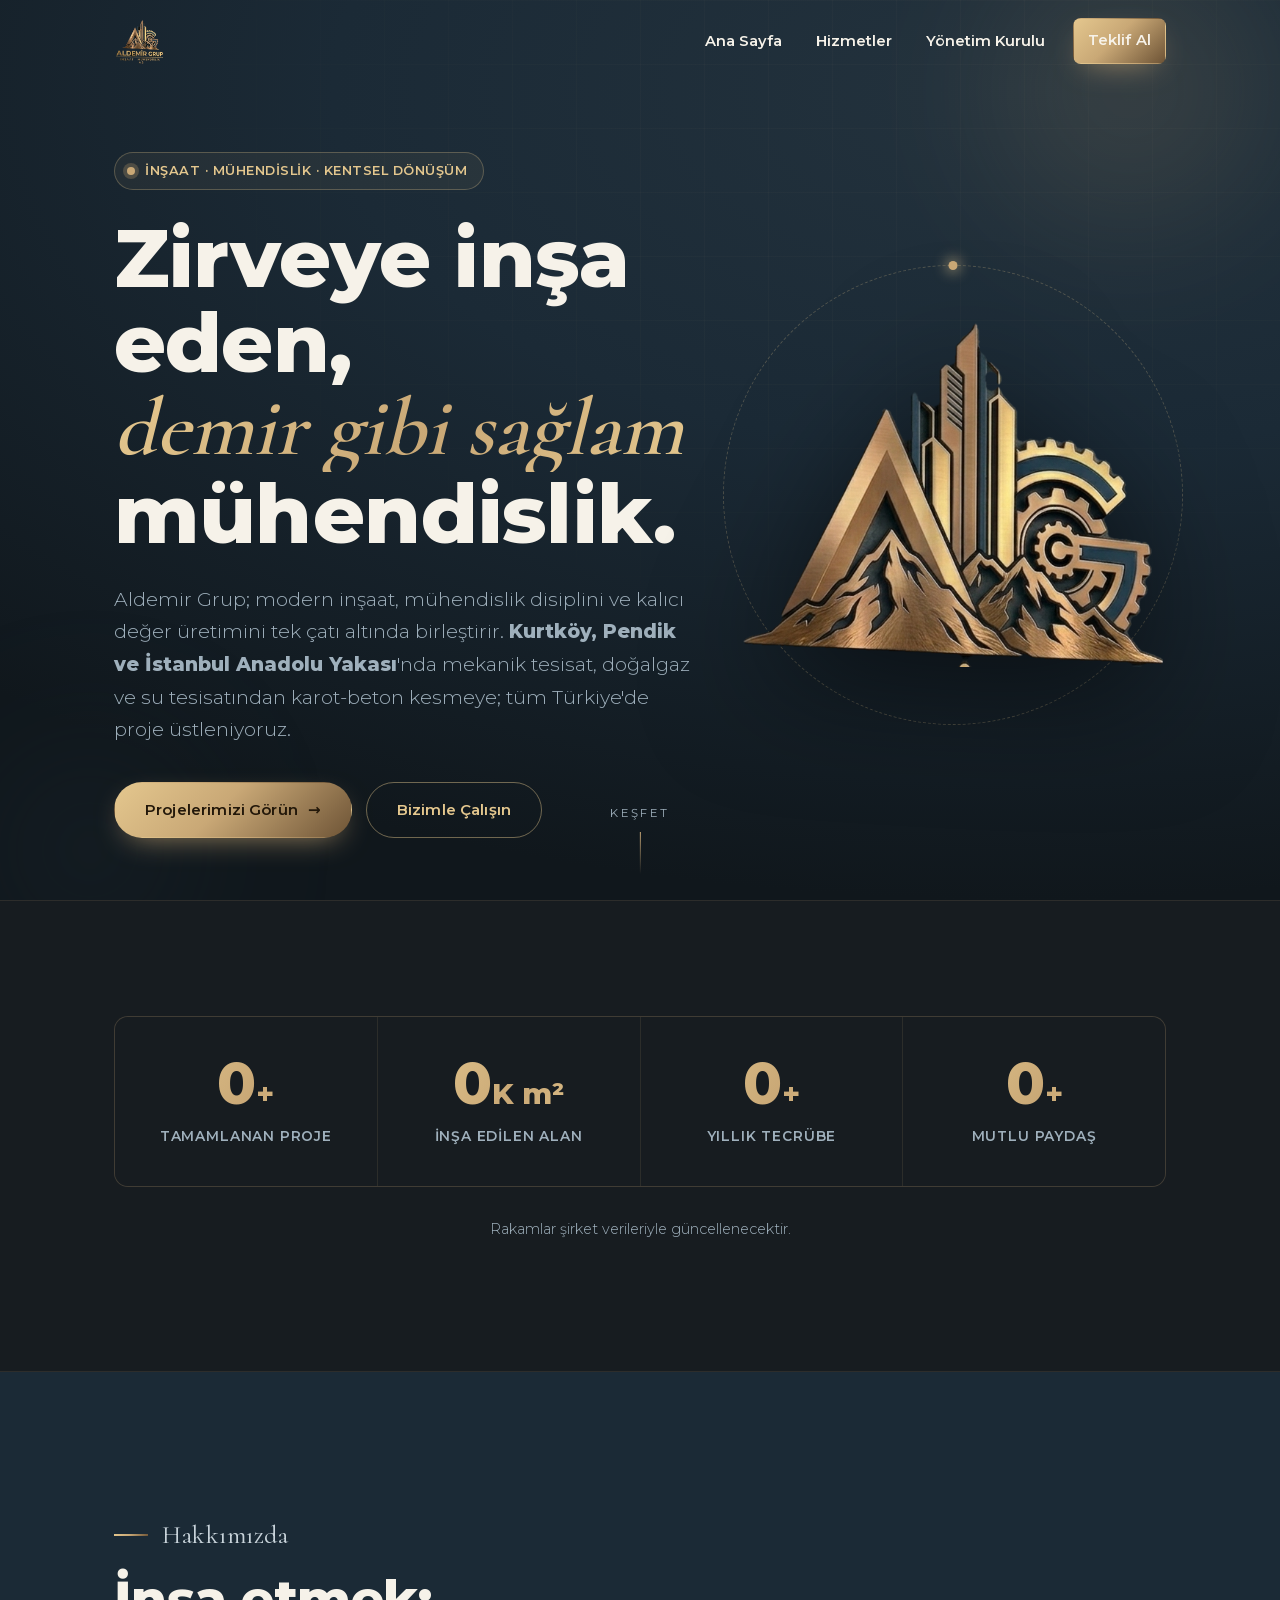
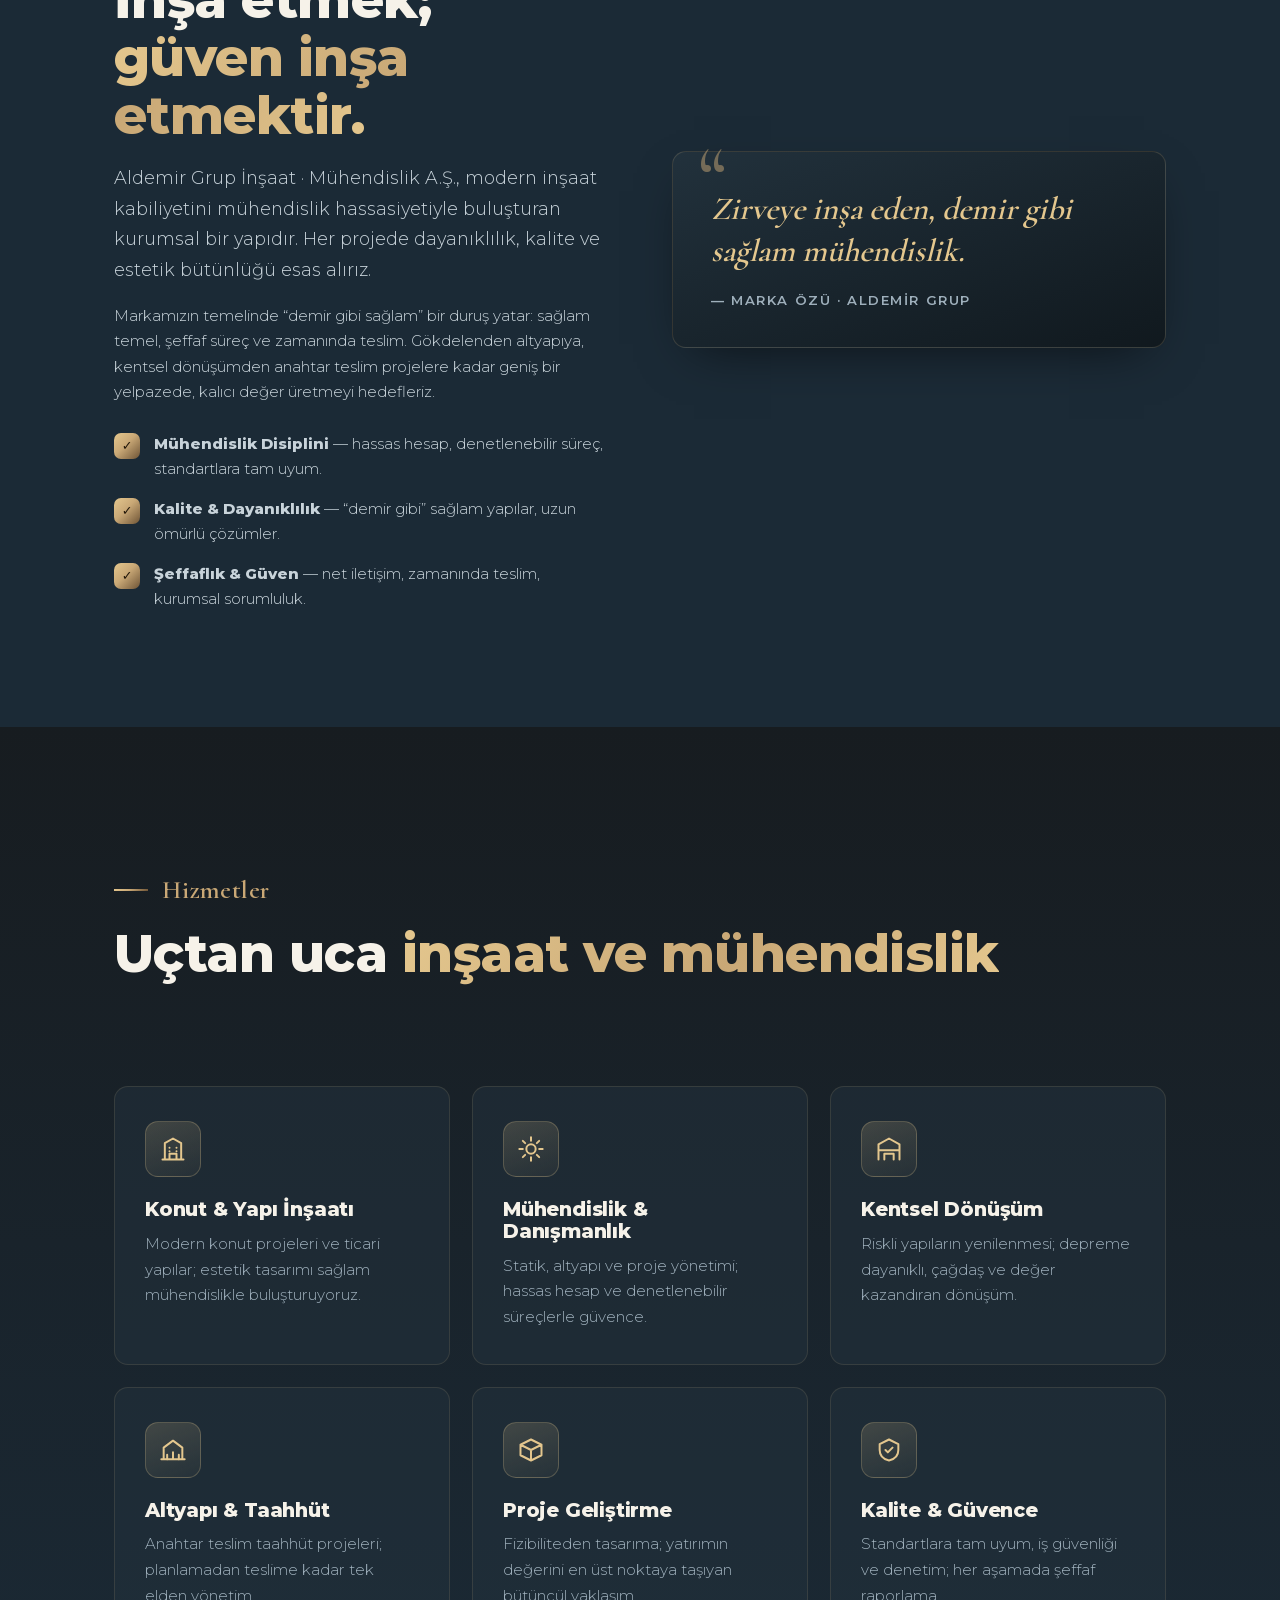
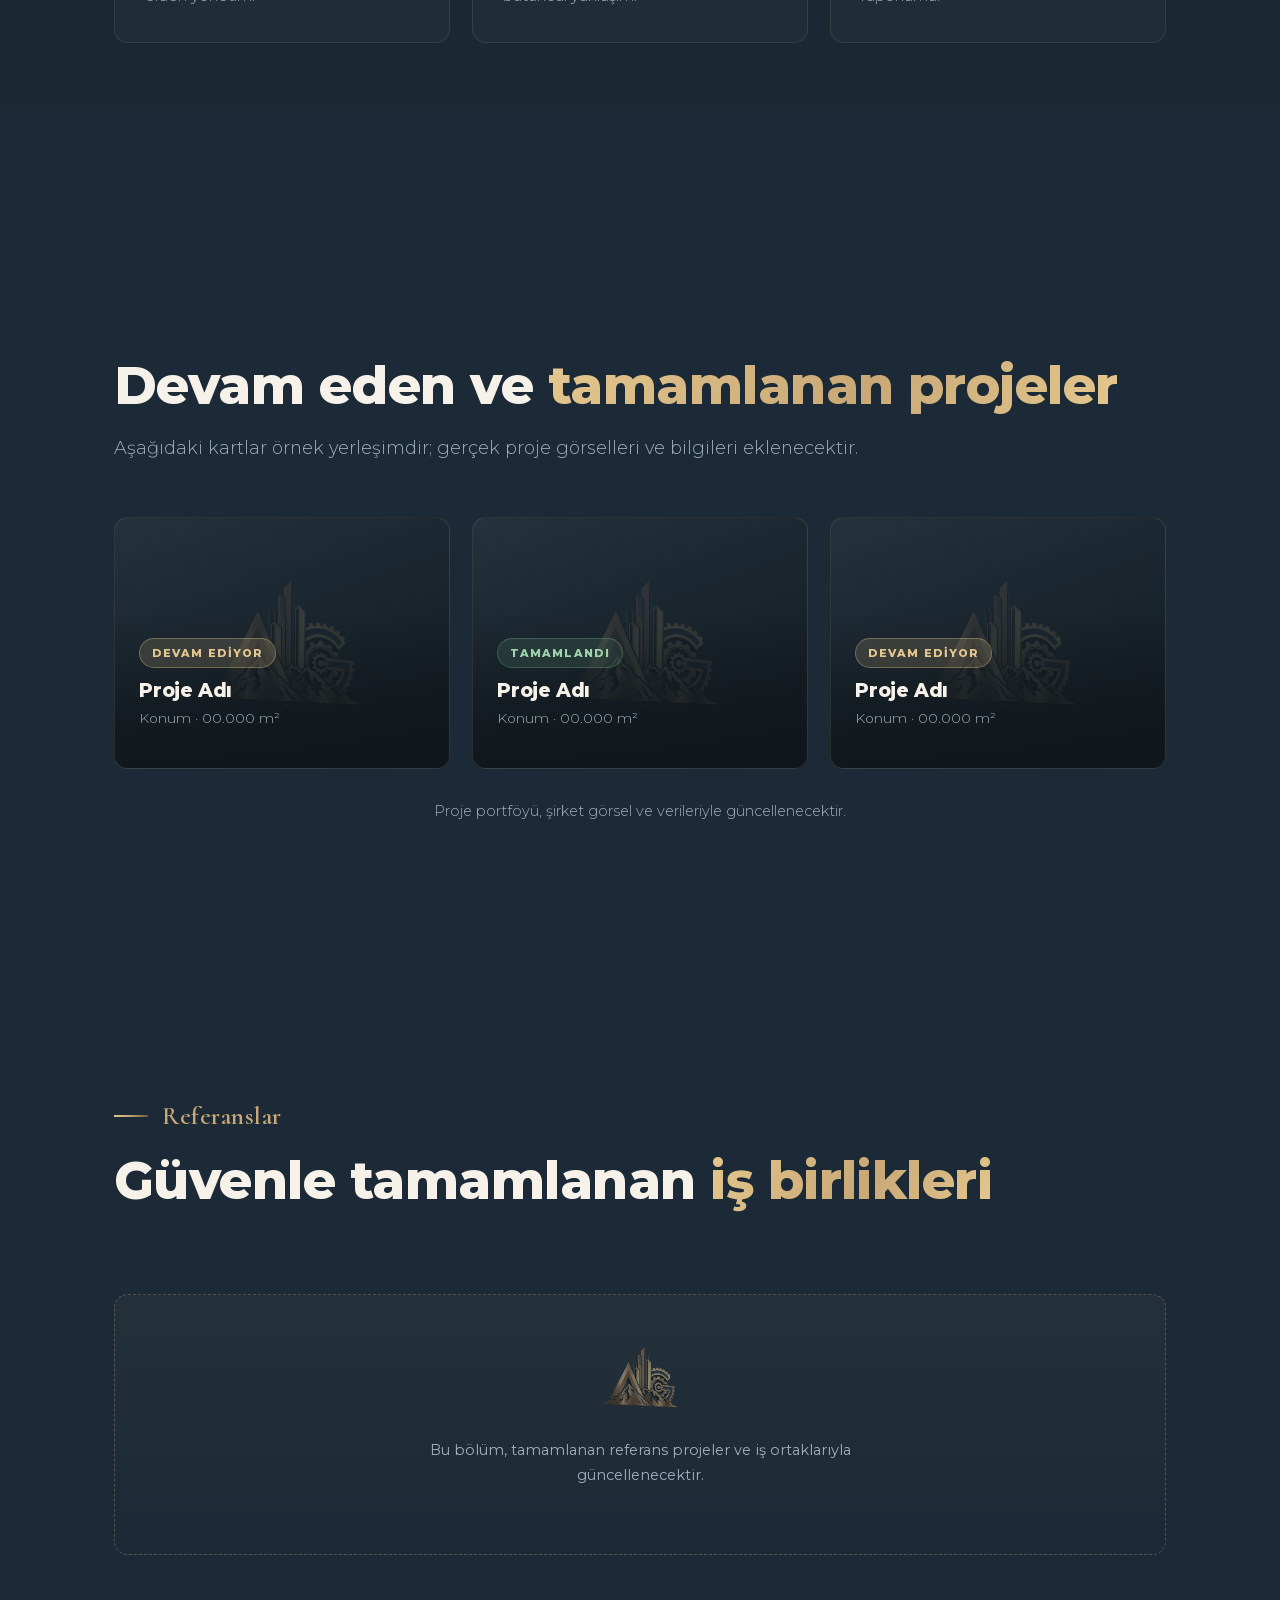
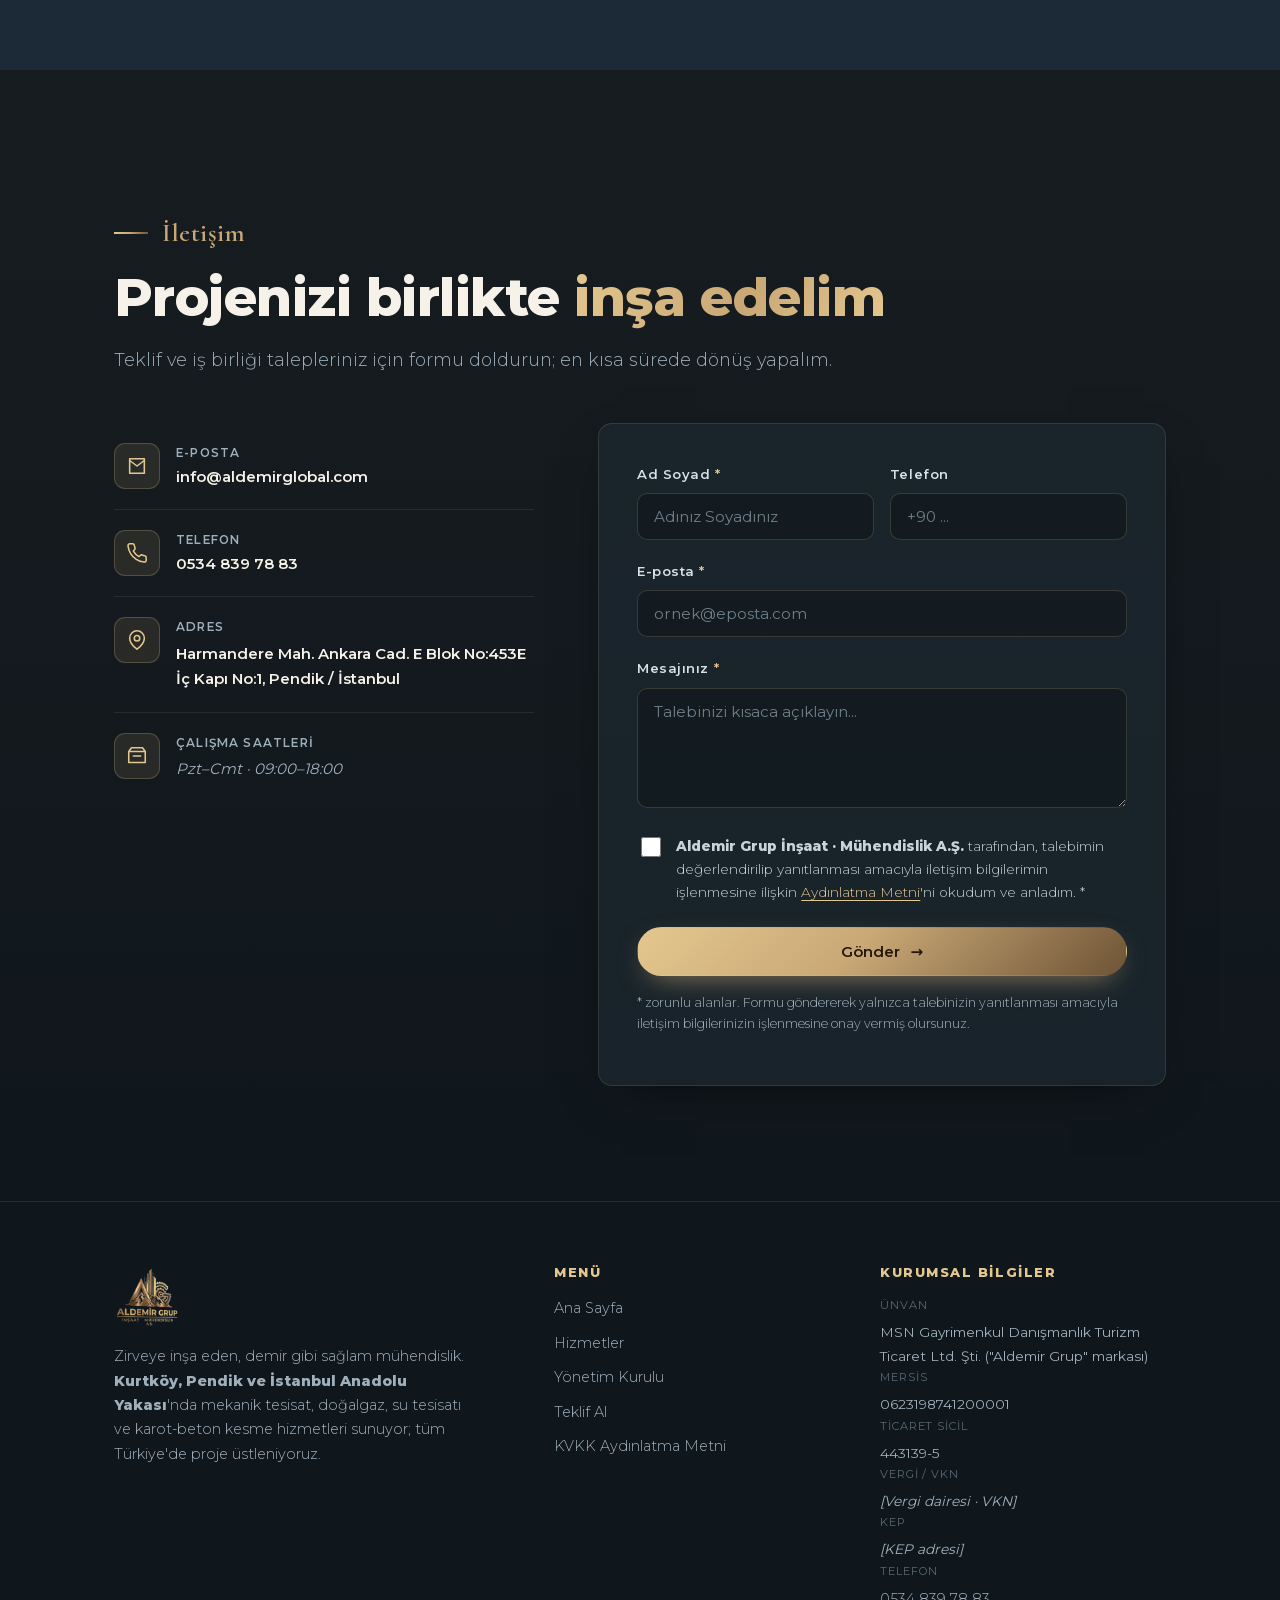
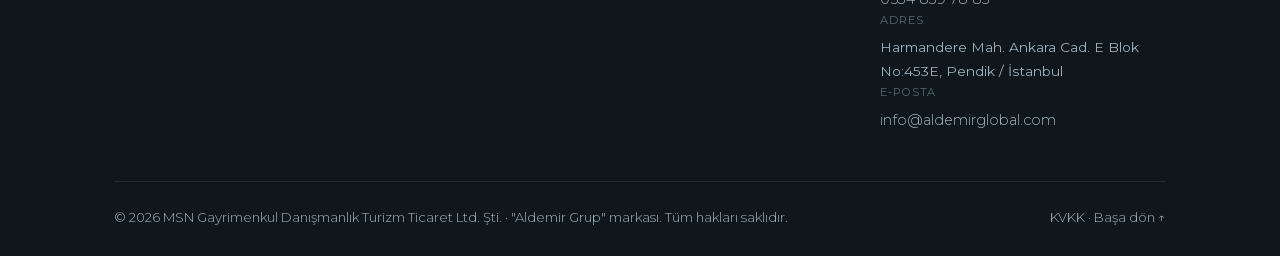
==== index.html @ 9680ce56 "Web3Forms access_key gerçek anahtar (formlar canlı gönderim) - index + teklif hidden input access_ke" ====
<!DOCTYPE html>
<html lang="tr">
<head>
<meta charset="UTF-8">
<meta name="viewport" content="width=device-width, initial-scale=1">
<meta name="theme-color" content="#1B2A36">

<title>Kurtköy &amp; Pendik Mekanik Tesisat, Doğalgaz ve İnşaat | Aldemir Grup</title>
<meta name="description" content="Kurtköy, Pendik ve İstanbul Anadolu Yakası'nda mekanik tesisat, doğalgaz, su tesisatı, ısıtma-soğutma ve karot-beton kesme; tüm Türkiye'de inşaat taahhüt. Aldemir Grup — demir gibi sağlam mühendislik.">
<meta name="author" content="Aldemir Grup İnşaat · Mühendislik A.Ş.">
<link rel="canonical" href="https://aldemirglobal.com/">

<!-- Open Graph / Twitter -->
<meta property="og:type" content="website">
<meta property="og:site_name" content="Aldemir Grup İnşaat · Mühendislik A.Ş.">
<meta property="og:locale" content="tr_TR">
<meta property="og:title" content="Aldemir Grup İnşaat · Mühendislik A.Ş.">
<meta property="og:description" content="Zirveye inşa eden, demir gibi sağlam mühendislik. Modern inşaat ve mühendislik çözümleri.">
<meta property="og:url" content="https://aldemirglobal.com/">
<meta property="og:image" content="https://aldemirglobal.com/assets/og-image.png">
<meta property="og:image:width" content="1200">
<meta property="og:image:height" content="630">
<meta name="twitter:card" content="summary_large_image">
<meta name="twitter:title" content="Aldemir Grup İnşaat · Mühendislik A.Ş.">
<meta name="twitter:description" content="Zirveye inşa eden, demir gibi sağlam mühendislik.">
<meta name="twitter:image" content="https://aldemirglobal.com/assets/og-image.png">

<!-- Icons -->
<link rel="icon" href="/favicon.ico" sizes="any">
<link rel="icon" type="image/png" href="/assets/favicon-48.png" sizes="48x48">
<link rel="apple-touch-icon" href="/assets/apple-touch-icon.png">

<!-- Fonts preload (self-host, no external CDN) -->
<link rel="preload" href="/assets/fonts/montserrat-800-latin-ext.woff2" as="font" type="font/woff2" crossorigin>
<link rel="preload" href="/assets/fonts/montserrat-400-latin-ext.woff2" as="font" type="font/woff2" crossorigin>
<link rel="stylesheet" href="/assets/style.css">

<!-- Structured data -->
<script type="application/ld+json">
{
  "@context":"https://schema.org",
  "@type":"Organization",
  "name":"Aldemir Grup",
  "url":"https://aldemirglobal.com",
  "logo":"https://aldemirglobal.com/assets/logo.png",
  "image":"https://aldemirglobal.com/assets/og-image.png",
  "email":"info@aldemirglobal.com",
  "telephone":"+90 534 839 78 83",
  "legalName":"MSN Gayrimenkul Danışmanlık Turizm Ticaret Limited Şirketi",
  "address":{"@type":"PostalAddress","streetAddress":"Harmandere Mah. Ankara Cad. E Blok No:453E İç Kapı No:1","addressLocality":"Pendik","addressRegion":"İstanbul","addressCountry":"TR"},
  "slogan":"Zirveye inşa eden, demir gibi sağlam mühendislik.",
  "areaServed":[{"@type":"Place","name":"Kurtköy"},{"@type":"Place","name":"Pendik"},{"@type":"Place","name":"İstanbul Anadolu Yakası"},{"@type":"Country","name":"Türkiye"}]
}
</script>
</head>
<body>
<a class="skip-link" href="#main">İçeriğe atla</a>

<!-- ============ HEADER ============ -->
<header class="site-header" id="header">
  <div class="wrap nav">
    <a class="brand" href="/" aria-label="Aldemir Grup ana sayfa">
      <img src="/assets/logo.png" alt="Aldemir Grup İnşaat · Mühendislik A.Ş. logosu">
    </a>
    <nav aria-label="Ana menü">
      <ul class="nav-links" id="navLinks">
        <li><a href="index.html" aria-current="page">Ana Sayfa</a></li>
        <li><a href="hizmetler.html">Hizmetler</a></li>
        <li><a href="yonetim-kurulu.html">Yönetim Kurulu</a></li>
        <li class="nav-cta"><a class="btn btn-gold" href="teklif-formu.html">Teklif Al</a></li>
      </ul>
    </nav>
    <button class="nav-toggle" id="navToggle" aria-label="Menüyü aç/kapat" aria-expanded="false" aria-controls="navLinks">
      <span></span><span></span><span></span>
    </button>
  </div>
</header>

<main id="main">

<!-- ============ HERO ============ -->
<section class="hero" id="hero">
  <div class="hero-grid" aria-hidden="true"></div>
  <div class="orb a" aria-hidden="true"></div>
  <div class="orb b" aria-hidden="true"></div>
  <div class="wrap">
    <div class="hero-copy">
      <span class="hero-tag"><span class="dot"></span>İnşaat · Mühendislik · Kentsel Dönüşüm</span>
      <h1>Zirveye inşa eden,<br><span class="serif gold-text">demir gibi sağlam</span> mühendislik.</h1>
      <p class="lead">Aldemir Grup; modern inşaat, mühendislik disiplini ve kalıcı değer üretimini
        tek çatı altında birleştirir. <strong>Kurtköy, Pendik ve İstanbul Anadolu Yakası</strong>'nda
        mekanik tesisat, doğalgaz ve su tesisatından karot-beton kesmeye; tüm Türkiye'de proje üstleniyoruz.</p>
      <div class="hero-actions">
        <a class="btn btn-gold" href="#projeler">Projelerimizi Görün <span class="arr">→</span></a>
        <a class="btn btn-ghost" href="#iletisim">Bizimle Çalışın</a>
      </div>
    </div>
    <div class="hero-visual">
      <div class="hero-ring" aria-hidden="true"></div>
      <img class="hero-emblem" src="/assets/amblem.png" alt="Aldemir Grup amblemi — gökdelen, dağ ve dişli kompozisyonu" width="420" height="345">
    </div>
  </div>
  <div class="scroll-hint" aria-hidden="true"><span>Keşfet</span><span class="line"></span></div>
</section>

<!-- ============ STATS ============ -->
<section class="section stats" id="rakamlar" aria-label="Rakamlarla Aldemir Grup">
  <div class="wrap">
    <div class="stats-grid">
      <!-- TODO(patron): gerçek rakamlarla güncellenecek -->
      <div class="stat reveal"><div class="num" data-count="0" data-suffix="+">0<span class="suf">+</span></div><div class="lbl">Tamamlanan Proje</div></div>
      <div class="stat reveal d1"><div class="num" data-count="0" data-suffix="K m²">0<span class="suf"> m²</span></div><div class="lbl">İnşa Edilen Alan</div></div>
      <div class="stat reveal d2"><div class="num" data-count="0" data-suffix="+">0<span class="suf">+</span></div><div class="lbl">Yıllık Tecrübe</div></div>
      <div class="stat reveal d3"><div class="num" data-count="0" data-suffix="+">0<span class="suf">+</span></div><div class="lbl">Mutlu Paydaş</div></div>
    </div>
    <p class="proj-note">Rakamlar şirket verileriyle güncellenecektir.</p>
  </div>
</section>

<!-- ============ ABOUT ============ -->
<section class="section about" id="hakkimizda">
  <div class="wrap about-grid">
    <div>
      <p class="eyebrow reveal">Hakkımızda</p>
      <h2 class="s-title reveal">İnşa etmek; <span class="gold-text">güven inşa etmektir.</span></h2>
      <p class="s-lead reveal">Aldemir Grup İnşaat · Mühendislik A.Ş., modern inşaat kabiliyetini mühendislik
        hassasiyetiyle buluşturan kurumsal bir yapıdır. Her projede dayanıklılık, kalite ve
        estetik bütünlüğü esas alırız.</p>
      <p class="reveal">Markamızın temelinde “demir gibi sağlam” bir duruş yatar: sağlam temel, şeffaf süreç
        ve zamanında teslim. Gökdelenden altyapıya, kentsel dönüşümden anahtar teslim projelere kadar
        geniş bir yelpazede, kalıcı değer üretmeyi hedefleriz.</p>
      <!-- TODO(patron): kurumsal "Hakkımızda" metni ve referanslar buraya -->
      <ul class="value-list">
        <li class="reveal"><span class="ico">✓</span><span><strong>Mühendislik Disiplini</strong> — hassas hesap, denetlenebilir süreç, standartlara tam uyum.</span></li>
        <li class="reveal d1"><span class="ico">✓</span><span><strong>Kalite & Dayanıklılık</strong> — “demir gibi” sağlam yapılar, uzun ömürlü çözümler.</span></li>
        <li class="reveal d2"><span class="ico">✓</span><span><strong>Şeffaflık & Güven</strong> — net iletişim, zamanında teslim, kurumsal sorumluluk.</span></li>
      </ul>
    </div>
    <div class="about-essence reveal d1">
      <blockquote>Zirveye inşa eden, demir gibi sağlam mühendislik.</blockquote>
      <cite>— Marka Özü · Aldemir Grup</cite>
    </div>
  </div>
</section>

<!-- ============ SERVICES ============ -->
<section class="section services" id="hizmetler">
  <div class="wrap">
    <p class="eyebrow reveal">Hizmetler</p>
    <h2 class="s-title reveal">Uçtan uca <span class="gold-text">inşaat ve mühendislik</span></h2>
    <p class="s-lead reveal">Proje geliştirmeden anahtar teslime kadar, her aşamada yanınızdayız.</p>
    <div class="cards">
      <article class="card reveal">
        <div class="c-ico" aria-hidden="true"><svg viewBox="0 0 24 24" fill="none" stroke-width="1.7" stroke-linecap="round" stroke-linejoin="round"><path d="M3 21h18M5 21V7l7-4 7 4v14M9 21v-5h6v5M9 11h0M15 11h0M9 14h0M15 14h0"/></svg></div>
        <h3>Konut & Yapı İnşaatı</h3>
        <p>Modern konut projeleri ve ticari yapılar; estetik tasarımı sağlam mühendislikle buluşturuyoruz.</p>
      </article>
      <article class="card reveal d1">
        <div class="c-ico" aria-hidden="true"><svg viewBox="0 0 24 24" fill="none" stroke-width="1.7" stroke-linecap="round" stroke-linejoin="round"><path d="M12 2v3M12 19v3M2 12h3M19 12h3M5 5l2 2M17 17l2 2M19 5l-2 2M7 17l-2 2"/><circle cx="12" cy="12" r="4"/></svg></div>
        <h3>Mühendislik & Danışmanlık</h3>
        <p>Statik, altyapı ve proje yönetimi; hassas hesap ve denetlenebilir süreçlerle güvence.</p>
      </article>
      <article class="card reveal d2">
        <div class="c-ico" aria-hidden="true"><svg viewBox="0 0 24 24" fill="none" stroke-width="1.7" stroke-linecap="round" stroke-linejoin="round"><path d="M3 21V8l9-5 9 5v13M3 13h18M8 21v-5h8v5"/></svg></div>
        <h3>Kentsel Dönüşüm</h3>
        <p>Riskli yapıların yenilenmesi; depreme dayanıklı, çağdaş ve değer kazandıran dönüşüm.</p>
      </article>
      <article class="card reveal">
        <div class="c-ico" aria-hidden="true"><svg viewBox="0 0 24 24" fill="none" stroke-width="1.7" stroke-linecap="round" stroke-linejoin="round"><path d="M2 20h20M4 20V10l8-6 8 6v10M12 20v-6"/><path d="M7 20v-4M17 20v-4"/></svg></div>
        <h3>Altyapı & Taahhüt</h3>
        <p>Anahtar teslim taahhüt projeleri; planlamadan teslime kadar tek elden yönetim.</p>
      </article>
      <article class="card reveal d1">
        <div class="c-ico" aria-hidden="true"><svg viewBox="0 0 24 24" fill="none" stroke-width="1.7" stroke-linecap="round" stroke-linejoin="round"><path d="M12 3l9 4.5v9L12 21l-9-4.5v-9L12 3zM12 12l9-4.5M12 12v9M12 12L3 7.5"/></svg></div>
        <h3>Proje Geliştirme</h3>
        <p>Fizibiliteden tasarıma; yatırımın değerini en üst noktaya taşıyan bütüncül yaklaşım.</p>
      </article>
      <article class="card reveal d2">
        <div class="c-ico" aria-hidden="true"><svg viewBox="0 0 24 24" fill="none" stroke-width="1.7" stroke-linecap="round" stroke-linejoin="round"><path d="M9 12l2 2 4-4M12 3l8 4v5c0 5-3.5 8-8 9-4.5-1-8-4-8-9V7l8-4z"/></svg></div>
        <h3>Kalite & Güvence</h3>
        <p>Standartlara tam uyum, iş güvenliği ve denetim; her aşamada şeffaf raporlama.</p>
      </article>
    </div>
  </div>
</section>

<!-- ============ PROJECTS ============ -->
<section class="section projects" id="projeler">
  <div class="wrap">
    <p class="eyebrow reveal">Projeler</p>
    <h2 class="s-title reveal">Devam eden ve <span class="gold-text">tamamlanan projeler</span></h2>
    <p class="s-lead reveal">Aşağıdaki kartlar örnek yerleşimdir; gerçek proje görselleri ve bilgileri eklenecektir.</p>
    <div class="proj-grid">
      <!-- TODO(patron): her proje için ad, konum, m², görsel -->
      <article class="proj reveal">
        <div class="ph" aria-hidden="true"><img src="/assets/amblem.png" alt=""></div>
        <div class="meta"><span class="badge devam">Devam Ediyor</span><h3>Proje Adı</h3><p class="loc">Konum · 00.000 m²</p></div>
      </article>
      <article class="proj reveal d1">
        <div class="ph" aria-hidden="true"><img src="/assets/amblem.png" alt=""></div>
        <div class="meta"><span class="badge bitti">Tamamlandı</span><h3>Proje Adı</h3><p class="loc">Konum · 00.000 m²</p></div>
      </article>
      <article class="proj reveal d2">
        <div class="ph" aria-hidden="true"><img src="/assets/amblem.png" alt=""></div>
        <div class="meta"><span class="badge devam">Devam Ediyor</span><h3>Proje Adı</h3><p class="loc">Konum · 00.000 m²</p></div>
      </article>
    </div>
    <p class="proj-note">Proje portföyü, şirket görsel ve verileriyle güncellenecektir.</p>
  </div>
</section>

<!-- ============ REFERANSLAR (boş iskelet) ============ -->
<section class="section references" id="referanslar">
  <div class="wrap">
    <p class="eyebrow reveal">Referanslar</p>
    <h2 class="s-title reveal">Güvenle tamamlanan <span class="gold-text">iş birlikleri</span></h2>
    <p class="s-lead reveal">Referans projelerimiz ve iş ortaklarımız yakında bu bölümde yer alacaktır.</p>
    <!-- TODO(patron): referans projeler / kurumsal iş ortakları (ad, logo, kısa açıklama) -->
    <div class="ref-empty reveal" role="note">
      <img src="/assets/amblem.png" alt="" aria-hidden="true">
      <p>Bu bölüm, tamamlanan referans projeler ve iş ortaklarıyla güncellenecektir.</p>
    </div>
  </div>
</section>

<!-- ============ CONTACT ============ -->
<section class="section contact" id="iletisim">
  <div class="wrap">
    <p class="eyebrow reveal">İletişim</p>
    <h2 class="s-title reveal">Projenizi birlikte <span class="gold-text">inşa edelim</span></h2>
    <p class="s-lead reveal">Teklif ve iş birliği talepleriniz için formu doldurun; en kısa sürede dönüş yapalım.</p>
    <div class="contact-grid">
      <div class="reveal">
        <div class="info-card">
          <div class="i-ico" aria-hidden="true"><svg viewBox="0 0 24 24" fill="none" stroke-width="1.7" stroke-linecap="round" stroke-linejoin="round"><path d="M4 4h16v16H4z"/><path d="m4 6 8 6 8-6"/></svg></div>
          <div><div class="k">E-posta</div><a class="v" href="mailto:info@aldemirglobal.com">info@aldemirglobal.com</a></div>
        </div>
        <div class="info-card">
          <div class="i-ico" aria-hidden="true"><svg viewBox="0 0 24 24" fill="none" stroke-width="1.7" stroke-linecap="round" stroke-linejoin="round"><path d="M22 16.9v3a2 2 0 0 1-2.2 2 19.8 19.8 0 0 1-8.6-3 19.5 19.5 0 0 1-6-6 19.8 19.8 0 0 1-3-8.6A2 2 0 0 1 4.1 2h3a2 2 0 0 1 2 1.7c.1.9.4 1.8.7 2.7a2 2 0 0 1-.5 2.1L8.1 9.9a16 16 0 0 0 6 6l1.4-1.2a2 2 0 0 1 2.1-.5c.9.3 1.8.6 2.7.7a2 2 0 0 1 1.7 2z"/></svg></div>
          <div><div class="k">Telefon</div><a class="v" href="tel:+905348397883">0534 839 78 83</a></div>
        </div>
        <div class="info-card">
          <div class="i-ico" aria-hidden="true"><svg viewBox="0 0 24 24" fill="none" stroke-width="1.7" stroke-linecap="round" stroke-linejoin="round"><path d="M20 10c0 6-8 12-8 12s-8-6-8-12a8 8 0 0 1 16 0z"/><circle cx="12" cy="10" r="3"/></svg></div>
          <div><div class="k">Adres</div><div class="v">Harmandere Mah. Ankara Cad. E Blok No:453E İç Kapı No:1, Pendik / İstanbul</div></div>
        </div>
        <div class="info-card">
          <div class="i-ico" aria-hidden="true"><svg viewBox="0 0 24 24" fill="none" stroke-width="1.7" stroke-linecap="round" stroke-linejoin="round"><path d="M3 7h18v12H3zM3 7l3-4h12l3 4M8 12h8"/></svg></div>
          <div><div class="k">Çalışma Saatleri</div><div class="v ph">Pzt–Cmt · 09:00–18:00</div></div>
        </div>
      </div>

      <form class="contact-form reveal d1" id="contactForm"
            action="https://api.web3forms.com/submit" method="POST" novalidate>
        <!-- Web3Forms (gönderimler info@aldemirglobal.com) -->
        <input type="hidden" name="access_key" value="d712f2ed-58c5-40a5-bd6e-ec000dcd084f">
        <input type="hidden" name="subject" value="Yeni Teklif / İletişim Talebi — aldemirglobal.com">
        <input type="hidden" name="from_name" value="Aldemir Grup Web Sitesi">
        <input type="checkbox" name="botcheck" class="hp-botcheck" tabindex="-1" autocomplete="off" aria-hidden="true" style="position:absolute;left:-9999px;">
        <div class="row2">
          <div class="field">
            <label for="ad">Ad Soyad <span class="req">*</span></label>
            <input type="text" id="ad" name="ad" autocomplete="name" required placeholder="Adınız Soyadınız">
          </div>
          <div class="field">
            <label for="tel">Telefon</label>
            <input type="tel" id="tel" name="telefon" autocomplete="tel" placeholder="+90 ...">
          </div>
        </div>
        <div class="field">
          <label for="eposta">E-posta <span class="req">*</span></label>
          <input type="email" id="eposta" name="eposta" autocomplete="email" required placeholder="ornek@eposta.com">
        </div>
        <div class="field">
          <label for="mesaj">Mesajınız <span class="req">*</span></label>
          <textarea id="mesaj" name="mesaj" required placeholder="Talebinizi kısaca açıklayın..."></textarea>
        </div>
        <!-- Ek honeypot (spam) -->
        <input type="text" name="_gotcha" tabindex="-1" autocomplete="off" aria-hidden="true" style="position:absolute;left:-9999px;opacity:0;">

        <label class="consent">
          <input type="checkbox" id="kvkkOnay" name="kvkk_onay" required value="onaylandi">
          <span><strong>Aldemir Grup İnşaat · Mühendislik A.Ş.</strong> tarafından, talebimin değerlendirilip
          yanıtlanması amacıyla iletişim bilgilerimin işlenmesine ilişkin
          <a href="/kvkk.html" target="_blank" rel="noopener">Aydınlatma Metni</a>'ni okudum ve anladım. <span class="req">*</span></span>
        </label>

        <button class="btn btn-gold" type="submit" style="width:100%;justify-content:center;">Gönder <span class="arr">→</span></button>
        <p class="form-status" id="formStatus" role="status" aria-live="polite"></p>
        <p class="form-note">* zorunlu alanlar. Formu göndererek yalnızca talebinizin yanıtlanması amacıyla
          iletişim bilgilerinizin işlenmesine onay vermiş olursunuz.</p>
      </form>
    </div>
  </div>
</section>

</main>

<!-- ============ FOOTER ============ -->
<footer class="site-footer">
  <div class="wrap">
    <div class="foot-grid">
      <div class="foot-brand">
        <img src="/assets/logo.png" alt="Aldemir Grup İnşaat · Mühendislik A.Ş.">
        <p>Zirveye inşa eden, demir gibi sağlam mühendislik. <strong>Kurtköy, Pendik ve İstanbul Anadolu Yakası</strong>'nda
        mekanik tesisat, doğalgaz, su tesisatı ve karot-beton kesme hizmetleri sunuyor; tüm Türkiye'de proje üstleniyoruz.</p>
      </div>
      <div class="foot-col">
        <h4>Menü</h4>
        <ul>
          <li><a href="index.html">Ana Sayfa</a></li>
          <li><a href="hizmetler.html">Hizmetler</a></li>
          <li><a href="yonetim-kurulu.html">Yönetim Kurulu</a></li>
          <li><a href="teklif-formu.html">Teklif Al</a></li>
          <li><a href="/kvkk.html">KVKK Aydınlatma Metni</a></li>
        </ul>
      </div>
      <div class="foot-col">
        <h4>Kurumsal Bilgiler</h4>
        <!-- TODO(patron): MERSİS, VKN, KEP, ünvan -->
        <div class="legal-row"><span class="k">Ünvan</span><span class="v">MSN Gayrimenkul Danışmanlık Turizm Ticaret Ltd. Şti. ("Aldemir Grup" markası)</span></div>
        <div class="legal-row"><span class="k">MERSİS</span><span class="v">0623198741200001</span></div>
        <div class="legal-row"><span class="k">Ticaret Sicil</span><span class="v">443139-5</span></div>
        <div class="legal-row"><span class="k">Vergi / VKN</span><span class="v ph">[Vergi dairesi · VKN]</span></div>
        <div class="legal-row"><span class="k">KEP</span><span class="v ph">[KEP adresi]</span></div>
        <div class="legal-row"><span class="k">Telefon</span><span class="v"><a href="tel:+905348397883">0534 839 78 83</a></span></div>
        <div class="legal-row"><span class="k">Adres</span><span class="v">Harmandere Mah. Ankara Cad. E Blok No:453E, Pendik / İstanbul</span></div>
        <div class="legal-row"><span class="k">E-posta</span><span class="v"><a href="mailto:info@aldemirglobal.com">info@aldemirglobal.com</a></span></div>
      </div>
    </div>
    <div class="foot-bottom">
      <span>© <span id="yil">2026</span> MSN Gayrimenkul Danışmanlık Turizm Ticaret Ltd. Şti. · "Aldemir Grup" markası. Tüm hakları saklıdır.</span>
      <span><a href="/kvkk.html">KVKK</a> · <a href="#hero">Başa dön ↑</a></span>
    </div>
  </div>
</footer>

<script src="/assets/app.js" defer></script>
</body>
</html>
---- assets/style.css ----
/* ============================================================
   ALDEMİR GRUP — Kurumsal Site
   Marka kılavuzu (Sürüm 1.0) ile uyumlu. Self-host fontlar.
   Harici çağrı YOK (KVKK: yurt dışı aktarım asgari).
   ============================================================ */

/* ---------- Self-host fonts (latin + latin-ext) ---------- */
@font-face{font-family:'Montserrat';font-style:normal;font-weight:300;font-display:swap;
  src:url('fonts/montserrat-300-latin.woff2') format('woff2');
  unicode-range:U+0000-00FF,U+0131,U+0152-0153,U+02BB-02BC,U+02C6,U+02DA,U+02DC,U+0304,U+0308,U+0329,U+2000-206F,U+2074,U+20AC,U+2122,U+2191,U+2193,U+2212,U+2215,U+FEFF,U+FFFD;}
@font-face{font-family:'Montserrat';font-style:normal;font-weight:300;font-display:swap;
  src:url('fonts/montserrat-300-latin-ext.woff2') format('woff2');
  unicode-range:U+0100-02BA,U+02BD-02C5,U+02C7-02CC,U+02CE-02D7,U+02DD-02FF,U+0304,U+0308,U+0329,U+1D00-1DBF,U+1E00-1E9F,U+1EF2-1EFF,U+2020,U+20A0-20AB,U+20AD-20C0,U+2113,U+2C60-2C7F,U+A720-A7FF;}
@font-face{font-family:'Montserrat';font-style:normal;font-weight:400;font-display:swap;
  src:url('fonts/montserrat-400-latin.woff2') format('woff2');
  unicode-range:U+0000-00FF,U+0131,U+0152-0153,U+02BB-02BC,U+02C6,U+02DA,U+02DC,U+0304,U+0308,U+0329,U+2000-206F,U+2074,U+20AC,U+2122,U+2191,U+2193,U+2212,U+2215,U+FEFF,U+FFFD;}
@font-face{font-family:'Montserrat';font-style:normal;font-weight:400;font-display:swap;
  src:url('fonts/montserrat-400-latin-ext.woff2') format('woff2');
  unicode-range:U+0100-02BA,U+02BD-02C5,U+02C7-02CC,U+02CE-02D7,U+02DD-02FF,U+0304,U+0308,U+0329,U+1D00-1DBF,U+1E00-1E9F,U+1EF2-1EFF,U+2020,U+20A0-20AB,U+20AD-20C0,U+2113,U+2C60-2C7F,U+A720-A7FF;}
@font-face{font-family:'Montserrat';font-style:normal;font-weight:600;font-display:swap;
  src:url('fonts/montserrat-600-latin.woff2') format('woff2');
  unicode-range:U+0000-00FF,U+0131,U+0152-0153,U+02BB-02BC,U+02C6,U+02DA,U+02DC,U+0304,U+0308,U+0329,U+2000-206F,U+2074,U+20AC,U+2122,U+2191,U+2193,U+2212,U+2215,U+FEFF,U+FFFD;}
@font-face{font-family:'Montserrat';font-style:normal;font-weight:600;font-display:swap;
  src:url('fonts/montserrat-600-latin-ext.woff2') format('woff2');
  unicode-range:U+0100-02BA,U+02BD-02C5,U+02C7-02CC,U+02CE-02D7,U+02DD-02FF,U+0304,U+0308,U+0329,U+1D00-1DBF,U+1E00-1E9F,U+1EF2-1EFF,U+2020,U+20A0-20AB,U+20AD-20C0,U+2113,U+2C60-2C7F,U+A720-A7FF;}
@font-face{font-family:'Montserrat';font-style:normal;font-weight:800;font-display:swap;
  src:url('fonts/montserrat-800-latin.woff2') format('woff2');
  unicode-range:U+0000-00FF,U+0131,U+0152-0153,U+02BB-02BC,U+02C6,U+02DA,U+02DC,U+0304,U+0308,U+0329,U+2000-206F,U+2074,U+20AC,U+2122,U+2191,U+2193,U+2212,U+2215,U+FEFF,U+FFFD;}
@font-face{font-family:'Montserrat';font-style:normal;font-weight:800;font-display:swap;
  src:url('fonts/montserrat-800-latin-ext.woff2') format('woff2');
  unicode-range:U+0100-02BA,U+02BD-02C5,U+02C7-02CC,U+02CE-02D7,U+02DD-02FF,U+0304,U+0308,U+0329,U+1D00-1DBF,U+1E00-1E9F,U+1EF2-1EFF,U+2020,U+20A0-20AB,U+20AD-20C0,U+2113,U+2C60-2C7F,U+A720-A7FF;}
@font-face{font-family:'Cormorant';font-style:normal;font-weight:400;font-display:swap;
  src:url('fonts/cormorant-400-latin.woff2') format('woff2');
  unicode-range:U+0000-00FF,U+0131,U+0152-0153,U+02BB-02BC,U+02C6,U+02DA,U+02DC,U+0304,U+0308,U+0329,U+2000-206F,U+2074,U+20AC,U+2122,U+2191,U+2193,U+2212,U+2215,U+FEFF,U+FFFD;}
@font-face{font-family:'Cormorant';font-style:normal;font-weight:400;font-display:swap;
  src:url('fonts/cormorant-400-latin-ext.woff2') format('woff2');
  unicode-range:U+0100-02BA,U+02BD-02C5,U+02C7-02CC,U+02CE-02D7,U+02DD-02FF,U+0304,U+0308,U+0329,U+1D00-1DBF,U+1E00-1E9F,U+1EF2-1EFF,U+2020,U+20A0-20AB,U+20AD-20C0,U+2113,U+2C60-2C7F,U+A720-A7FF;}
@font-face{font-family:'Cormorant';font-style:normal;font-weight:600;font-display:swap;
  src:url('fonts/cormorant-600-latin.woff2') format('woff2');
  unicode-range:U+0000-00FF,U+0131,U+0152-0153,U+02BB-02BC,U+02C6,U+02DA,U+02DC,U+0304,U+0308,U+0329,U+2000-206F,U+2074,U+20AC,U+2122,U+2191,U+2193,U+2212,U+2215,U+FEFF,U+FFFD;}
@font-face{font-family:'Cormorant';font-style:normal;font-weight:600;font-display:swap;
  src:url('fonts/cormorant-600-latin-ext.woff2') format('woff2');
  unicode-range:U+0100-02BA,U+02BD-02C5,U+02C7-02CC,U+02CE-02D7,U+02DD-02FF,U+0304,U+0308,U+0329,U+1D00-1DBF,U+1E00-1E9F,U+1EF2-1EFF,U+2020,U+20A0-20AB,U+20AD-20C0,U+2113,U+2C60-2C7F,U+A720-A7FF;}

/* ---------- Brand tokens ---------- */
:root{
  --gold-light:#E4C78E;
  --gold:#C9A876;
  --bronze:#6E5436;
  --navy:#1B2A36;
  --steel:#23323D;
  --anthracite:#171C20;
  --cream:#F6F2E9;
  --ink:#10171C;

  --gold-grad:linear-gradient(135deg,#E4C78E 0%,#C9A876 45%,#6E5436 100%);
  --gold-text:linear-gradient(120deg,#E4C78E 0%,#C9A876 55%,#E4C78E 100%);

  --txt-cream:#F6F2E9;
  --txt-muted:#9FB0BC;
  --txt-dark:#1B2A36;
  --txt-dark-muted:#566873;

  --maxw:1180px;
  --pad:clamp(20px,5vw,80px);
  --r:14px;
  --shadow:0 18px 50px -22px rgba(0,0,0,.65);
  --ease:cubic-bezier(.2,.7,.2,1);
}

/* ---------- Reset ---------- */
*,*::before,*::after{box-sizing:border-box;}
html{scroll-behavior:smooth;-webkit-text-size-adjust:100%;}
body{
  margin:0;font-family:'Montserrat',system-ui,-apple-system,'Segoe UI',sans-serif;
  font-weight:400;color:var(--txt-cream);background:var(--navy);
  line-height:1.7;font-size:clamp(15px,1.05vw,17px);
  -webkit-font-smoothing:antialiased;text-rendering:optimizeLegibility;overflow-x:hidden;
}
img{max-width:100%;display:block;height:auto;}
a{color:inherit;text-decoration:none;}
button{font-family:inherit;cursor:pointer;}
h1,h2,h3,h4{margin:0;font-weight:800;line-height:1.12;letter-spacing:-.01em;}

/* ---------- Accessibility ---------- */
.skip-link{position:absolute;left:-999px;top:0;z-index:200;background:var(--gold);color:var(--navy);
  padding:12px 20px;border-radius:0 0 10px 0;font-weight:600;}
.skip-link:focus{left:0;}
:focus-visible{outline:3px solid var(--gold-light);outline-offset:3px;border-radius:4px;}
.sr-only{position:absolute;width:1px;height:1px;padding:0;margin:-1px;overflow:hidden;clip:rect(0 0 0 0);white-space:nowrap;border:0;}

/* ---------- Layout helpers ---------- */
.wrap{max-width:var(--maxw);margin-inline:auto;padding-inline:var(--pad);}
.section{padding-block:clamp(64px,9vw,128px);position:relative;}
.eyebrow{font-family:'Cormorant',Georgia,serif;font-weight:600;font-size:clamp(20px,2vw,26px);
  letter-spacing:.02em;color:var(--gold);display:flex;align-items:center;gap:14px;margin-bottom:14px;}
.eyebrow::before{content:"";width:34px;height:2px;background:var(--gold-grad);display:inline-block;}
.s-title{font-size:clamp(28px,4.4vw,52px);}
.s-lead{max-width:62ch;color:var(--txt-muted);font-weight:300;font-size:clamp(16px,1.4vw,19px);margin-top:18px;}
.gold-text{background:var(--gold-text);-webkit-background-clip:text;background-clip:text;color:transparent;}

/* ---------- Buttons ---------- */
.btn{display:inline-flex;align-items:center;gap:10px;padding:14px 30px;border-radius:50px;
  font-weight:600;font-size:.95rem;letter-spacing:.01em;border:1px solid transparent;
  transition:transform .25s var(--ease),box-shadow .25s var(--ease),background .25s,color .25s;}
.btn:hover{transform:translateY(-2px);}
.btn-gold{background:var(--gold-grad);color:#23180A;box-shadow:0 10px 30px -12px rgba(201,168,118,.8);}
.btn-gold:hover{box-shadow:0 16px 38px -12px rgba(201,168,118,.95);}
.btn-ghost{border-color:rgba(228,199,142,.45);color:var(--gold-light);}
.btn-ghost:hover{background:rgba(228,199,142,.1);border-color:var(--gold-light);}
.btn .arr{transition:transform .25s var(--ease);}
.btn:hover .arr{transform:translateX(4px);}

/* ============================================================
   HEADER / NAV
   ============================================================ */
.site-header{position:fixed;inset:0 0 auto 0;z-index:100;transition:background .4s,backdrop-filter .4s,box-shadow .4s,padding .3s;
  padding-block:18px;}
.site-header.scrolled{background:rgba(20,28,34,.82);backdrop-filter:blur(14px);
  -webkit-backdrop-filter:blur(14px);box-shadow:0 1px 0 rgba(228,199,142,.12);padding-block:10px;}
.nav{display:flex;align-items:center;justify-content:space-between;gap:24px;}
.brand{display:flex;align-items:center;gap:12px;}
.brand img{height:46px;width:auto;transition:height .3s;}
.scrolled .brand img{height:38px;}
.nav-links{display:flex;align-items:center;gap:6px;list-style:none;margin:0;padding:0;}
.nav-links a{padding:9px 14px;border-radius:8px;font-size:.92rem;font-weight:600;color:var(--txt-cream);
  position:relative;transition:color .25s;}
.nav-links a::after{content:"";position:absolute;left:14px;right:14px;bottom:5px;height:2px;
  background:var(--gold-grad);transform:scaleX(0);transform-origin:left;transition:transform .3s var(--ease);}
.nav-links a:hover{color:var(--gold-light);}
.nav-links a:hover::after{transform:scaleX(1);}
.nav-cta{margin-left:8px;}
.nav-toggle{display:none;background:none;border:0;width:46px;height:46px;border-radius:10px;
  position:relative;border:1px solid rgba(228,199,142,.3);}
.nav-toggle span{position:absolute;left:11px;right:11px;height:2px;background:var(--gold-light);transition:.3s;}
.nav-toggle span:nth-child(1){top:15px;}
.nav-toggle span:nth-child(2){top:22px;}
.nav-toggle span:nth-child(3){top:29px;}
.nav-toggle[aria-expanded="true"] span:nth-child(1){top:22px;transform:rotate(45deg);}
.nav-toggle[aria-expanded="true"] span:nth-child(2){opacity:0;}
.nav-toggle[aria-expanded="true"] span:nth-child(3){top:22px;transform:rotate(-45deg);}

/* ============================================================
   HERO
   ============================================================ */
.hero{position:relative;min-height:100svh;display:flex;align-items:center;
  background:radial-gradient(120% 90% at 80% 10%,#23323D 0%,#1B2A36 45%,#10171C 100%);
  overflow:hidden;padding-top:90px;}
.hero-grid{position:absolute;inset:0;opacity:.5;
  background-image:linear-gradient(rgba(228,199,142,.05) 1px,transparent 1px),
                   linear-gradient(90deg,rgba(228,199,142,.05) 1px,transparent 1px);
  background-size:64px 64px;mask-image:radial-gradient(80% 70% at 70% 20%,#000 30%,transparent 80%);
  -webkit-mask-image:radial-gradient(80% 70% at 70% 20%,#000 30%,transparent 80%);}
/* floating gold orbs (decorative, motion-gated) */
.orb{position:absolute;border-radius:50%;filter:blur(60px);opacity:.5;pointer-events:none;z-index:0;}
.orb.a{width:420px;height:420px;background:radial-gradient(circle,#C9A87655,transparent 70%);top:-120px;right:-60px;animation:float1 14s ease-in-out infinite;}
.orb.b{width:340px;height:340px;background:radial-gradient(circle,#23323D88,transparent 70%);bottom:-120px;left:-80px;animation:float2 18s ease-in-out infinite;}
@keyframes float1{50%{transform:translate(-40px,40px) scale(1.08);}}
@keyframes float2{50%{transform:translate(50px,-30px) scale(1.1);}}
.hero .wrap{position:relative;z-index:2;display:grid;grid-template-columns:1.15fr .85fr;gap:48px;align-items:center;width:100%;}
.hero-tag{display:inline-flex;align-items:center;gap:10px;padding:7px 16px 7px 12px;border-radius:50px;
  border:1px solid rgba(228,199,142,.28);background:rgba(228,199,142,.06);color:var(--gold-light);
  font-size:.8rem;font-weight:600;letter-spacing:.04em;text-transform:uppercase;margin-bottom:26px;}
.hero-tag .dot{width:8px;height:8px;border-radius:50%;background:var(--gold);box-shadow:0 0 0 4px rgba(201,168,118,.25);}
.hero h1{font-size:clamp(33px,6.4vw,82px);line-height:1.04;}
.hero h1 .serif{font-family:'Cormorant',Georgia,serif;font-weight:600;font-style:italic;
  letter-spacing:0;display:block;}
.hero p.lead{margin:26px 0 36px;max-width:52ch;color:var(--txt-muted);font-weight:300;
  font-size:clamp(16px,1.5vw,20px);}
.hero-actions{display:flex;flex-wrap:wrap;gap:14px;}
.hero-visual{position:relative;display:flex;justify-content:center;align-items:center;}
.hero-emblem{width:min(100%,420px);filter:drop-shadow(0 30px 60px rgba(0,0,0,.55));
  animation:bob 6s ease-in-out infinite;}
@keyframes bob{50%{transform:translateY(-16px);}}
.hero-ring{position:absolute;width:min(108%,460px);aspect-ratio:1;border-radius:50%;
  border:1px dashed rgba(228,199,142,.25);animation:spin 40s linear infinite;}
.hero-ring::after{content:"";position:absolute;top:-5px;left:50%;width:9px;height:9px;border-radius:50%;
  background:var(--gold);transform:translateX(-50%);box-shadow:0 0 14px 2px rgba(228,199,142,.7);}
@keyframes spin{to{transform:rotate(360deg);}}
.scroll-hint{position:absolute;bottom:26px;left:50%;transform:translateX(-50%);z-index:2;
  color:var(--txt-muted);font-size:.72rem;letter-spacing:.25em;text-transform:uppercase;display:flex;
  flex-direction:column;align-items:center;gap:8px;}
.scroll-hint .line{width:1px;height:42px;background:linear-gradient(var(--gold),transparent);animation:drop 2.2s ease-in-out infinite;}
@keyframes drop{0%,100%{opacity:.3;transform:scaleY(.6);}50%{opacity:1;transform:scaleY(1);}}

/* ============================================================
   STATS
   ============================================================ */
.stats{background:var(--anthracite);border-block:1px solid rgba(228,199,142,.1);}
.stats-grid{display:grid;grid-template-columns:repeat(4,1fr);gap:1px;background:rgba(228,199,142,.1);
  border:1px solid rgba(228,199,142,.1);border-radius:var(--r);overflow:hidden;}
.stat{background:var(--anthracite);padding:38px 26px;text-align:center;}
.stat .num{font-size:clamp(34px,4.5vw,58px);font-weight:800;line-height:1;
  background:var(--gold-text);-webkit-background-clip:text;background-clip:text;color:transparent;}
.stat .suf{font-size:.5em;}
.stat .lbl{margin-top:12px;color:var(--txt-muted);font-size:.86rem;font-weight:600;letter-spacing:.06em;text-transform:uppercase;}

/* ============================================================
   ABOUT
   ============================================================ */
.about{background:var(--navy);}
.about-grid{display:grid;grid-template-columns:1fr 1fr;gap:clamp(36px,5vw,80px);align-items:center;}
.about-essence{position:relative;padding:36px 38px;border-radius:var(--r);
  background:linear-gradient(160deg,rgba(35,50,61,.9),rgba(16,23,28,.9));
  border:1px solid rgba(228,199,142,.16);box-shadow:var(--shadow);}
.about-essence::before{content:"\201C";position:absolute;top:-18px;left:24px;font-family:'Cormorant',serif;
  font-size:90px;color:var(--gold);opacity:.5;line-height:1;}
.about-essence blockquote{margin:0;font-family:'Cormorant',Georgia,serif;font-weight:600;font-style:italic;
  font-size:clamp(22px,2.6vw,32px);line-height:1.3;color:var(--gold-light);}
.about-essence cite{display:block;margin-top:18px;font-family:'Montserrat';font-style:normal;font-weight:600;
  font-size:.82rem;letter-spacing:.12em;text-transform:uppercase;color:var(--txt-muted);}
.about p{color:#C8D3DA;font-weight:300;}
.value-list{list-style:none;margin:26px 0 0;padding:0;display:grid;gap:14px;}
.value-list li{display:flex;gap:14px;align-items:flex-start;color:#C8D3DA;font-weight:300;}
.value-list .ico{flex:0 0 auto;width:26px;height:26px;border-radius:7px;background:var(--gold-grad);
  display:grid;place-items:center;color:#23180A;font-weight:800;font-size:.8rem;margin-top:2px;}

/* ============================================================
   SERVICES
   ============================================================ */
.services{background:linear-gradient(180deg,var(--anthracite),var(--navy));}
.cards{display:grid;grid-template-columns:repeat(auto-fit,minmax(270px,1fr));gap:22px;margin-top:54px;}
.card{padding:34px 30px;border-radius:var(--r);background:rgba(35,50,61,.55);
  border:1px solid rgba(228,199,142,.12);transition:transform .35s var(--ease),border-color .35s,background .35s;
  position:relative;overflow:hidden;}
.card::after{content:"";position:absolute;inset:0;border-radius:var(--r);padding:1px;
  background:var(--gold-grad);-webkit-mask:linear-gradient(#000 0 0) content-box,linear-gradient(#000 0 0);
  -webkit-mask-composite:xor;mask-composite:exclude;opacity:0;transition:opacity .35s;}
.card:hover{transform:translateY(-6px);background:rgba(35,50,61,.85);}
.card:hover::after{opacity:1;}
.card .c-ico{width:56px;height:56px;border-radius:13px;background:linear-gradient(160deg,rgba(228,199,142,.18),rgba(228,199,142,.04));
  border:1px solid rgba(228,199,142,.25);display:grid;place-items:center;margin-bottom:22px;}
.card .c-ico svg{width:28px;height:28px;stroke:var(--gold-light);}
.card h3{font-size:1.22rem;margin-bottom:10px;}
.card p{color:var(--txt-muted);font-weight:300;font-size:.94rem;margin:0;}

/* ============================================================
   PROJECTS
   ============================================================ */
.projects{background:var(--navy);}
.proj-grid{display:grid;grid-template-columns:repeat(auto-fill,minmax(300px,1fr));gap:22px;margin-top:54px;}
.proj{position:relative;border-radius:var(--r);overflow:hidden;aspect-ratio:4/3;
  background:linear-gradient(160deg,#23323D,#10171C);border:1px solid rgba(228,199,142,.12);
  display:flex;flex-direction:column;justify-content:flex-end;}
.proj .ph{position:absolute;inset:0;display:grid;place-items:center;opacity:.14;}
.proj .ph img{width:46%;}
.proj .meta{position:relative;z-index:1;padding:24px;background:linear-gradient(transparent,rgba(16,23,28,.92));}
.proj .badge{display:inline-block;font-size:.68rem;font-weight:700;letter-spacing:.1em;text-transform:uppercase;
  padding:5px 12px;border-radius:50px;margin-bottom:12px;}
.badge.devam{background:rgba(228,199,142,.16);color:var(--gold-light);border:1px solid rgba(228,199,142,.35);}
.badge.bitti{background:rgba(120,180,140,.14);color:#9FD3AE;border:1px solid rgba(120,180,140,.3);}
.proj h3{font-size:1.18rem;}
.proj .loc{color:var(--txt-muted);font-size:.86rem;font-weight:300;margin-top:6px;}
.proj-note{margin-top:30px;text-align:center;color:var(--txt-muted);font-size:.9rem;font-weight:300;}

/* ============================================================
   CONTACT
   ============================================================ */
.contact{background:linear-gradient(180deg,var(--anthracite),var(--ink));}
.contact-grid{display:grid;grid-template-columns:.85fr 1.15fr;gap:clamp(36px,5vw,72px);margin-top:48px;align-items:start;}
.info-card{display:flex;gap:16px;align-items:flex-start;padding:20px 0;border-bottom:1px solid rgba(228,199,142,.1);}
.info-card:last-child{border-bottom:0;}
.info-card .i-ico{flex:0 0 auto;width:46px;height:46px;border-radius:11px;background:rgba(228,199,142,.1);
  border:1px solid rgba(228,199,142,.22);display:grid;place-items:center;}
.info-card .i-ico svg{width:22px;height:22px;stroke:var(--gold-light);}
.info-card .k{font-size:.74rem;letter-spacing:.1em;text-transform:uppercase;color:var(--txt-muted);font-weight:600;}
.info-card .v{font-weight:600;color:var(--txt-cream);margin-top:3px;word-break:break-word;}
.info-card .v.ph{color:var(--txt-muted);font-weight:400;font-style:italic;}

form.contact-form{background:rgba(35,50,61,.45);border:1px solid rgba(228,199,142,.14);
  border-radius:var(--r);padding:clamp(24px,3vw,40px);box-shadow:var(--shadow);}
.field{margin-bottom:20px;}
.field label{display:block;font-size:.82rem;font-weight:600;letter-spacing:.04em;margin-bottom:8px;color:#D6E0E6;}
.field label .req{color:var(--gold-light);}
.field input,.field textarea{width:100%;padding:13px 16px;border-radius:10px;background:rgba(16,23,28,.6);
  border:1px solid rgba(228,199,142,.18);color:var(--txt-cream);font-family:inherit;font-size:.95rem;
  transition:border-color .25s,background .25s;}
.field input::placeholder,.field textarea::placeholder{color:#6E7E89;}
.field input:focus,.field textarea:focus{outline:none;border-color:var(--gold);background:rgba(16,23,28,.85);}
.field textarea{resize:vertical;min-height:120px;}
.row2{display:grid;grid-template-columns:1fr 1fr;gap:16px;}
.consent{display:flex;gap:12px;align-items:flex-start;margin:6px 0 22px;font-size:.85rem;color:#C8D3DA;font-weight:300;}
.consent input{flex:0 0 auto;width:20px;height:20px;margin-top:2px;accent-color:var(--gold);}
.consent a{color:var(--gold-light);text-decoration:underline;text-underline-offset:3px;}
.form-note{font-size:.78rem;color:var(--txt-muted);margin-top:16px;font-weight:300;}
.form-status{margin-top:14px;font-size:.9rem;font-weight:600;display:none;}
.form-status.ok{display:block;color:#9FD3AE;}
.form-status.err{display:block;color:#E9A0A0;}

/* ============================================================
   FOOTER
   ============================================================ */
.site-footer{background:var(--ink);border-top:1px solid rgba(228,199,142,.12);padding-block:64px 28px;}
.foot-grid{display:grid;grid-template-columns:1.4fr 1fr 1fr;gap:40px;}
.foot-brand img{height:60px;margin-bottom:18px;}
.foot-brand p{color:var(--txt-muted);font-weight:300;font-size:.9rem;max-width:36ch;}
.foot-col h4{font-size:.8rem;letter-spacing:.12em;text-transform:uppercase;color:var(--gold-light);margin-bottom:16px;}
.foot-col ul{list-style:none;margin:0;padding:0;display:grid;gap:10px;}
.foot-col a,.foot-col li{color:var(--txt-muted);font-size:.9rem;font-weight:300;transition:color .25s;}
.foot-col a:hover{color:var(--gold-light);}
.legal-row{display:grid;gap:6px;}
.legal-row .k{font-size:.7rem;letter-spacing:.08em;text-transform:uppercase;color:#566873;}
.legal-row .v{font-size:.86rem;color:var(--txt-muted);}
.legal-row .v.ph{font-style:italic;}
.foot-bottom{margin-top:48px;padding-top:24px;border-top:1px solid rgba(228,199,142,.1);
  display:flex;flex-wrap:wrap;gap:14px;justify-content:space-between;align-items:center;
  color:var(--txt-muted);font-size:.82rem;font-weight:300;}
.foot-bottom a{color:var(--txt-muted);}
.foot-bottom a:hover{color:var(--gold-light);}

/* ============================================================
   REVEAL ANIMATION
   ============================================================ */
.reveal{opacity:0;transform:translateY(28px);transition:opacity .7s var(--ease),transform .7s var(--ease);}
.reveal.in{opacity:1;transform:none;}
.reveal.d1{transition-delay:.08s;}
.reveal.d2{transition-delay:.16s;}
.reveal.d3{transition-delay:.24s;}

/* ============================================================
   RESPONSIVE
   ============================================================ */
@media (max-width:980px){
  .hero .wrap{grid-template-columns:1fr;gap:30px;}
  .hero-visual{order:-1;}
  .hero-emblem{width:min(58%,300px);}
  .about-grid{grid-template-columns:1fr;}
  .contact-grid{grid-template-columns:1fr;}
  .foot-grid{grid-template-columns:1fr 1fr;}
  .stats-grid{grid-template-columns:repeat(2,1fr);}
}
@media (max-width:760px){
  .nav-links{position:fixed;inset:0 0 0 auto;width:min(82vw,340px);flex-direction:column;
    align-items:stretch;justify-content:flex-start;gap:6px;padding:96px 24px 32px;
    background:rgba(16,23,28,.97);backdrop-filter:blur(16px);box-shadow:-20px 0 60px rgba(0,0,0,.5);
    transform:translateX(100%);transition:transform .35s var(--ease);}
  .nav-links.open{transform:none;}
  .nav-links a{padding:14px 16px;border-radius:10px;font-size:1rem;}
  .nav-links a::after{display:none;}
  .nav-links a:hover{background:rgba(228,199,142,.08);}
  .nav-cta{margin:14px 0 0;}
  .nav-cta .btn{display:flex;width:100%;justify-content:center;}
  .nav-toggle{display:block;z-index:120;}
  .row2{grid-template-columns:1fr;}
  .foot-grid{grid-template-columns:1fr;}
  body.nav-open{overflow:hidden;}
}
@media (max-width:440px){
  .stats-grid{grid-template-columns:1fr;}
}

/* ============================================================
   LEGAL / PROSE (kvkk.html)
   ============================================================ */
.subhead{background:radial-gradient(120% 100% at 80% 0%,#23323D,#10171C);padding:130px 0 60px;
  border-bottom:1px solid rgba(228,199,142,.12);}
.subhead h1{font-size:clamp(28px,4.4vw,46px);}
.subhead .crumb{font-size:.82rem;color:var(--txt-muted);margin-bottom:14px;}
.subhead .crumb a{color:var(--gold-light);}
.prose{max-width:820px;margin-inline:auto;padding-block:clamp(48px,7vw,80px);}
.prose h2{font-size:clamp(20px,2.4vw,28px);margin:48px 0 14px;color:var(--gold-light);
  padding-bottom:10px;border-bottom:1px solid rgba(228,199,142,.14);}
.prose h2:first-child{margin-top:0;}
.prose h3{font-size:1.05rem;margin:26px 0 10px;color:var(--txt-cream);}
.prose p,.prose li{color:#C8D3DA;font-weight:300;}
.prose ul,.prose ol{padding-left:22px;display:grid;gap:8px;margin:14px 0;}
.prose a{color:var(--gold-light);text-decoration:underline;text-underline-offset:3px;}
.prose strong{color:var(--txt-cream);font-weight:600;}
.prose .note{border-left:3px solid var(--gold);background:rgba(228,199,142,.06);
  padding:16px 20px;border-radius:0 10px 10px 0;margin:22px 0;font-size:.92rem;}
.prose table{width:100%;border-collapse:collapse;margin:18px 0;font-size:.92rem;}
.prose th,.prose td{text-align:left;padding:11px 14px;border:1px solid rgba(228,199,142,.14);vertical-align:top;}
.prose th{background:rgba(228,199,142,.07);color:var(--gold-light);font-weight:600;width:34%;}
.prose td .ph{color:var(--txt-muted);font-style:italic;}
.prose code,.codeblock{font-family:ui-monospace,SFMono-Regular,Menlo,monospace;}
.codeblock{display:block;background:rgba(16,23,28,.7);border:1px solid rgba(228,199,142,.16);
  border-radius:10px;padding:18px 20px;color:#C8D3DA;font-size:.88rem;white-space:pre-wrap;margin:16px 0;line-height:1.6;}
.prose .meta-foot{margin-top:48px;padding-top:20px;border-top:1px solid rgba(228,199,142,.12);
  color:var(--txt-muted);font-size:.84rem;font-style:italic;}

/* 404 */
.err-page{min-height:100svh;display:grid;place-items:center;text-align:center;
  background:radial-gradient(120% 90% at 50% 0%,#23323D,#10171C);padding:40px 20px;}
.err-page .big{font-size:clamp(90px,20vw,200px);line-height:.9;background:var(--gold-text);
  -webkit-background-clip:text;background-clip:text;color:transparent;font-weight:800;}
.err-page img{width:120px;margin:0 auto 26px;opacity:.9;}
.err-page p{color:var(--txt-muted);max-width:46ch;margin:14px auto 30px;font-weight:300;}

/* ---------- Reduced motion ---------- */
@media (prefers-reduced-motion:reduce){
  *,*::before,*::after{animation-duration:.001ms!important;animation-iteration-count:1!important;
    transition-duration:.001ms!important;scroll-behavior:auto!important;}
  .reveal{opacity:1;transform:none;}
  .hero-emblem,.orb,.hero-ring,.scroll-hint .line{animation:none!important;}
}

/* ============ REFERANSLAR (boş iskelet) ============ */
.references{background:var(--navy);}
.references .ref-empty{
  margin-top:36px;padding:52px 28px;text-align:center;
  border:1px dashed rgba(201,168,118,.32);border-radius:var(--r);
  background:linear-gradient(180deg,rgba(201,168,118,.05),rgba(201,168,118,0));
  display:flex;flex-direction:column;align-items:center;gap:16px;
}
.references .ref-empty img{width:74px;height:auto;opacity:.5}
.references .ref-empty p{color:var(--txt-muted);max-width:44ch;font-size:14.5px}
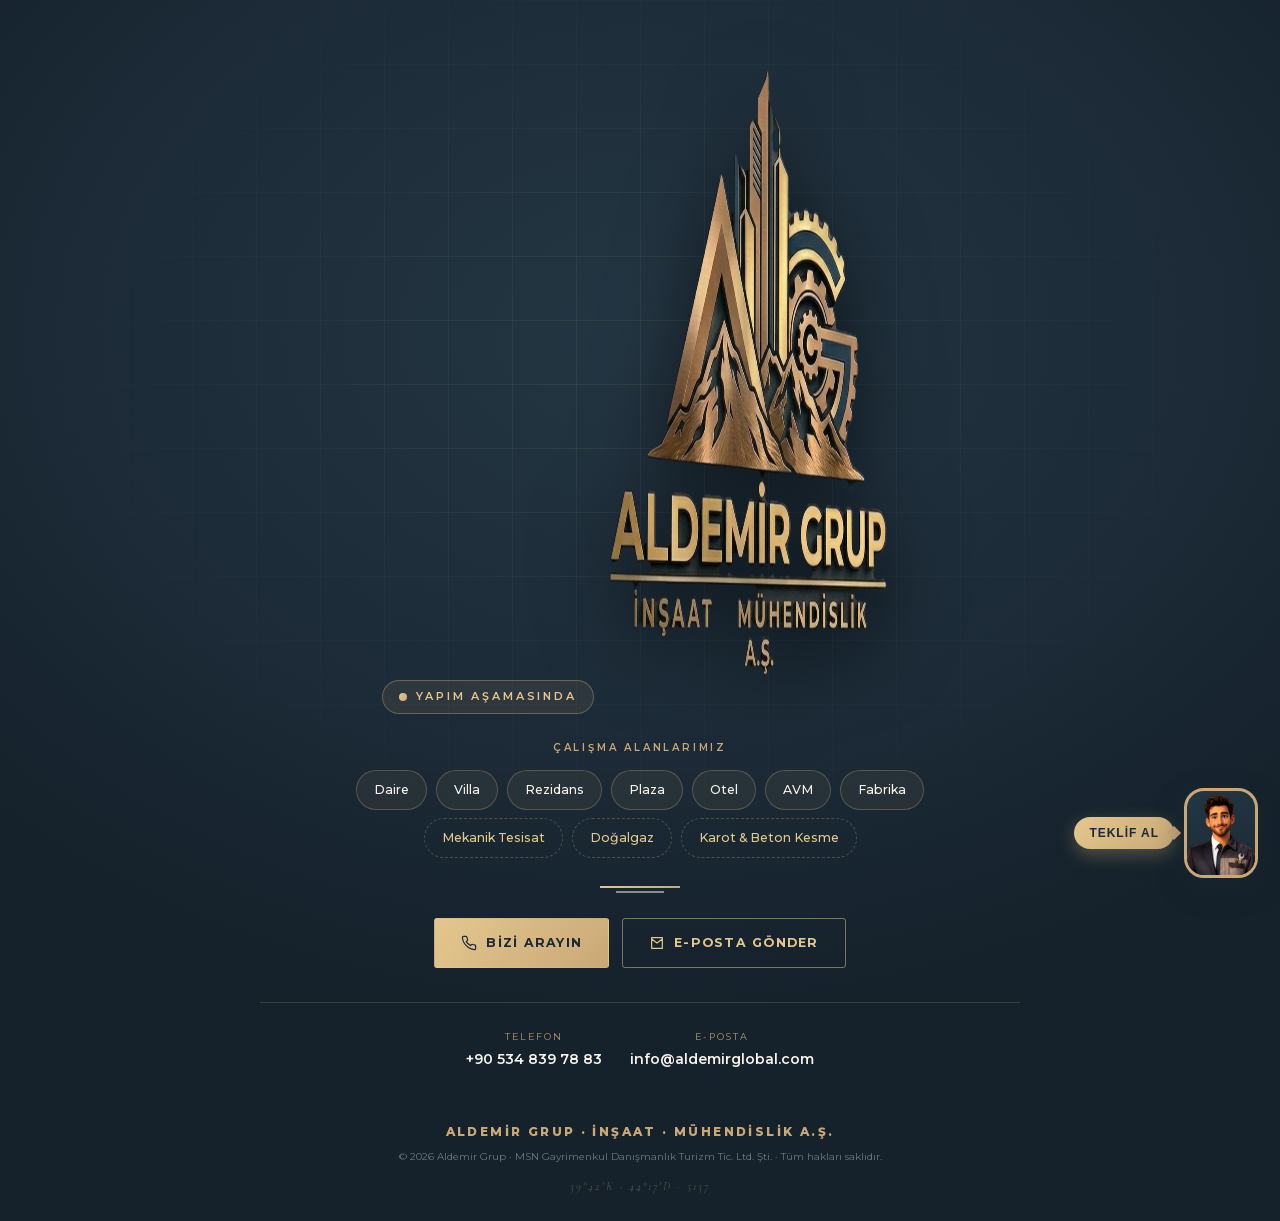
==== commit 8aa50c07: "Maskot destek widget + Referanslar sayfası + yeni ana sayfa + teklif formu - Sabit Teklif Al/Destek " ====
--- a/index.html
+++ b/index.html
@@ -2,338 +2,191 @@
 <html lang="tr">
 <head>
 <meta charset="UTF-8">
-<meta name="viewport" content="width=device-width, initial-scale=1">
-<meta name="theme-color" content="#1B2A36">
-
+<meta name="viewport" content="width=device-width, initial-scale=1.0">
 <title>Kurtköy &amp; Pendik Mekanik Tesisat, Doğalgaz ve İnşaat | Aldemir Grup</title>
-<meta name="description" content="Kurtköy, Pendik ve İstanbul Anadolu Yakası'nda mekanik tesisat, doğalgaz, su tesisatı, ısıtma-soğutma ve karot-beton kesme; tüm Türkiye'de inşaat taahhüt. Aldemir Grup — demir gibi sağlam mühendislik.">
-<meta name="author" content="Aldemir Grup İnşaat · Mühendislik A.Ş.">
+<meta name="description" content="Kurtköy & Pendik mekanik tesisat, doğalgaz, karot ve beton kesme. Daire, villa, plaza, otel, AVM ve fabrika projeleri. Aldemir Grup.">
+<meta name="theme-color" content="#15212B">
 <link rel="canonical" href="https://aldemirglobal.com/">
-
-<!-- Open Graph / Twitter -->
 <meta property="og:type" content="website">
-<meta property="og:site_name" content="Aldemir Grup İnşaat · Mühendislik A.Ş.">
+<meta property="og:url" content="https://aldemirglobal.com/">
 <meta property="og:locale" content="tr_TR">
-<meta property="og:title" content="Aldemir Grup İnşaat · Mühendislik A.Ş.">
-<meta property="og:description" content="Zirveye inşa eden, demir gibi sağlam mühendislik. Modern inşaat ve mühendislik çözümleri.">
-<meta property="og:url" content="https://aldemirglobal.com/">
+<meta property="og:title" content="Kurtköy & Pendik Mekanik Tesisat, Doğalgaz ve İnşaat | Aldemir Grup">
+<meta property="og:description" content="Kurtköy & Pendik mekanik tesisat, doğalgaz, karot ve beton kesme. Aldemir Grup.">
 <meta property="og:image" content="https://aldemirglobal.com/assets/og-image.png">
 <meta property="og:image:width" content="1200">
 <meta property="og:image:height" content="630">
 <meta name="twitter:card" content="summary_large_image">
-<meta name="twitter:title" content="Aldemir Grup İnşaat · Mühendislik A.Ş.">
-<meta name="twitter:description" content="Zirveye inşa eden, demir gibi sağlam mühendislik.">
-<meta name="twitter:image" content="https://aldemirglobal.com/assets/og-image.png">
-
-<!-- Icons -->
 <link rel="icon" href="/favicon.ico" sizes="any">
 <link rel="icon" type="image/png" href="/assets/favicon-48.png" sizes="48x48">
 <link rel="apple-touch-icon" href="/assets/apple-touch-icon.png">
+<style>
+/* Self-host fontlar — Google Fonts CDN kaldırıldı (KVKK: yurt dışı aktarım yok) */
+@font-face{font-family:'Montserrat';font-style:normal;font-weight:300;font-display:swap;src:url('/assets/fonts/montserrat-300-latin.woff2') format('woff2');unicode-range:U+0000-00FF,U+0131,U+0152-0153,U+02BB-02BC,U+02C6,U+02DA,U+02DC,U+0304,U+0308,U+0329,U+2000-206F,U+2074,U+20AC,U+2122,U+2191,U+2193,U+2212,U+2215,U+FEFF,U+FFFD;}
+@font-face{font-family:'Montserrat';font-style:normal;font-weight:300;font-display:swap;src:url('/assets/fonts/montserrat-300-latin-ext.woff2') format('woff2');unicode-range:U+0100-02BA,U+02BD-02C5,U+02C7-02CC,U+02CE-02D7,U+02DD-02FF,U+0304,U+0308,U+0329,U+1D00-1DBF,U+1E00-1E9F,U+1EF2-1EFF,U+2020,U+20A0-20AB,U+20AD-20C0,U+2113,U+2C60-2C7F,U+A720-A7FF;}
+@font-face{font-family:'Montserrat';font-style:normal;font-weight:400;font-display:swap;src:url('/assets/fonts/montserrat-400-latin.woff2') format('woff2');unicode-range:U+0000-00FF,U+0131,U+0152-0153,U+02BB-02BC,U+02C6,U+02DA,U+02DC,U+0304,U+0308,U+0329,U+2000-206F,U+2074,U+20AC,U+2122,U+2191,U+2193,U+2212,U+2215,U+FEFF,U+FFFD;}
+@font-face{font-family:'Montserrat';font-style:normal;font-weight:400;font-display:swap;src:url('/assets/fonts/montserrat-400-latin-ext.woff2') format('woff2');unicode-range:U+0100-02BA,U+02BD-02C5,U+02C7-02CC,U+02CE-02D7,U+02DD-02FF,U+0304,U+0308,U+0329,U+1D00-1DBF,U+1E00-1E9F,U+1EF2-1EFF,U+2020,U+20A0-20AB,U+20AD-20C0,U+2113,U+2C60-2C7F,U+A720-A7FF;}
+@font-face{font-family:'Montserrat';font-style:normal;font-weight:500;font-display:swap;src:url('/assets/fonts/montserrat-500-latin.woff2') format('woff2');unicode-range:U+0000-00FF,U+0131,U+0152-0153,U+02BB-02BC,U+02C6,U+02DA,U+02DC,U+0304,U+0308,U+0329,U+2000-206F,U+2074,U+20AC,U+2122,U+2191,U+2193,U+2212,U+2215,U+FEFF,U+FFFD;}
+@font-face{font-family:'Montserrat';font-style:normal;font-weight:500;font-display:swap;src:url('/assets/fonts/montserrat-500-latin-ext.woff2') format('woff2');unicode-range:U+0100-02BA,U+02BD-02C5,U+02C7-02CC,U+02CE-02D7,U+02DD-02FF,U+0304,U+0308,U+0329,U+1D00-1DBF,U+1E00-1E9F,U+1EF2-1EFF,U+2020,U+20A0-20AB,U+20AD-20C0,U+2113,U+2C60-2C7F,U+A720-A7FF;}
+@font-face{font-family:'Montserrat';font-style:normal;font-weight:600;font-display:swap;src:url('/assets/fonts/montserrat-600-latin.woff2') format('woff2');unicode-range:U+0000-00FF,U+0131,U+0152-0153,U+02BB-02BC,U+02C6,U+02DA,U+02DC,U+0304,U+0308,U+0329,U+2000-206F,U+2074,U+20AC,U+2122,U+2191,U+2193,U+2212,U+2215,U+FEFF,U+FFFD;}
+@font-face{font-family:'Montserrat';font-style:normal;font-weight:600;font-display:swap;src:url('/assets/fonts/montserrat-600-latin-ext.woff2') format('woff2');unicode-range:U+0100-02BA,U+02BD-02C5,U+02C7-02CC,U+02CE-02D7,U+02DD-02FF,U+0304,U+0308,U+0329,U+1D00-1DBF,U+1E00-1E9F,U+1EF2-1EFF,U+2020,U+20A0-20AB,U+20AD-20C0,U+2113,U+2C60-2C7F,U+A720-A7FF;}
+@font-face{font-family:'Montserrat';font-style:normal;font-weight:700;font-display:swap;src:url('/assets/fonts/montserrat-700-latin.woff2') format('woff2');unicode-range:U+0000-00FF,U+0131,U+0152-0153,U+02BB-02BC,U+02C6,U+02DA,U+02DC,U+0304,U+0308,U+0329,U+2000-206F,U+2074,U+20AC,U+2122,U+2191,U+2193,U+2212,U+2215,U+FEFF,U+FFFD;}
+@font-face{font-family:'Montserrat';font-style:normal;font-weight:700;font-display:swap;src:url('/assets/fonts/montserrat-700-latin-ext.woff2') format('woff2');unicode-range:U+0100-02BA,U+02BD-02C5,U+02C7-02CC,U+02CE-02D7,U+02DD-02FF,U+0304,U+0308,U+0329,U+1D00-1DBF,U+1E00-1E9F,U+1EF2-1EFF,U+2020,U+20A0-20AB,U+20AD-20C0,U+2113,U+2C60-2C7F,U+A720-A7FF;}
+@font-face{font-family:'Montserrat';font-style:normal;font-weight:800;font-display:swap;src:url('/assets/fonts/montserrat-800-latin.woff2') format('woff2');unicode-range:U+0000-00FF,U+0131,U+0152-0153,U+02BB-02BC,U+02C6,U+02DA,U+02DC,U+0304,U+0308,U+0329,U+2000-206F,U+2074,U+20AC,U+2122,U+2191,U+2193,U+2212,U+2215,U+FEFF,U+FFFD;}
+@font-face{font-family:'Montserrat';font-style:normal;font-weight:800;font-display:swap;src:url('/assets/fonts/montserrat-800-latin-ext.woff2') format('woff2');unicode-range:U+0100-02BA,U+02BD-02C5,U+02C7-02CC,U+02CE-02D7,U+02DD-02FF,U+0304,U+0308,U+0329,U+1D00-1DBF,U+1E00-1E9F,U+1EF2-1EFF,U+2020,U+20A0-20AB,U+20AD-20C0,U+2113,U+2C60-2C7F,U+A720-A7FF;}
+@font-face{font-family:'Cormorant';font-style:normal;font-weight:500;font-display:swap;src:url('/assets/fonts/cormorant-500-latin.woff2') format('woff2');unicode-range:U+0000-00FF,U+0131,U+0152-0153,U+02BB-02BC,U+02C6,U+02DA,U+02DC,U+0304,U+0308,U+0329,U+2000-206F,U+2074,U+20AC,U+2122,U+2191,U+2193,U+2212,U+2215,U+FEFF,U+FFFD;}
+@font-face{font-family:'Cormorant';font-style:normal;font-weight:500;font-display:swap;src:url('/assets/fonts/cormorant-500-latin-ext.woff2') format('woff2');unicode-range:U+0100-02BA,U+02BD-02C5,U+02C7-02CC,U+02CE-02D7,U+02DD-02FF,U+0304,U+0308,U+0329,U+1D00-1DBF,U+1E00-1E9F,U+1EF2-1EFF,U+2020,U+20A0-20AB,U+20AD-20C0,U+2113,U+2C60-2C7F,U+A720-A7FF;}
+@font-face{font-family:'Cormorant';font-style:italic;font-weight:500;font-display:swap;src:url('/assets/fonts/cormorant-500i-latin.woff2') format('woff2');unicode-range:U+0000-00FF,U+0131,U+0152-0153,U+02BB-02BC,U+02C6,U+02DA,U+02DC,U+0304,U+0308,U+0329,U+2000-206F,U+2074,U+20AC,U+2122,U+2191,U+2193,U+2212,U+2215,U+FEFF,U+FFFD;}
+@font-face{font-family:'Cormorant';font-style:italic;font-weight:500;font-display:swap;src:url('/assets/fonts/cormorant-500i-latin-ext.woff2') format('woff2');unicode-range:U+0100-02BA,U+02BD-02C5,U+02C7-02CC,U+02CE-02D7,U+02DD-02FF,U+0304,U+0308,U+0329,U+1D00-1DBF,U+1E00-1E9F,U+1EF2-1EFF,U+2020,U+20A0-20AB,U+20AD-20C0,U+2113,U+2C60-2C7F,U+A720-A7FF;}
 
-<!-- Fonts preload (self-host, no external CDN) -->
-<link rel="preload" href="/assets/fonts/montserrat-800-latin-ext.woff2" as="font" type="font/woff2" crossorigin>
-<link rel="preload" href="/assets/fonts/montserrat-400-latin-ext.woff2" as="font" type="font/woff2" crossorigin>
-<link rel="stylesheet" href="/assets/style.css">
+:root{--paper:#F6F2E9;--navy:#1B2A36;--navy2:#23323D;--antrasit:#15212B;--gold:#C9A876;--gold-lt:#E4C78E;--bronz:#6E5436;--line-d:rgba(228,199,142,.18);--gold-grad:linear-gradient(135deg,#E4C78E 0%,#C9A876 100%)}
+*{margin:0;padding:0;box-sizing:border-box}
+body{font-family:'Montserrat',sans-serif;background:var(--antrasit);color:var(--paper);-webkit-font-smoothing:antialiased;line-height:1.6;min-height:100dvh;display:flex;flex-direction:column}
+::selection{background:var(--gold);color:var(--navy)}
+a{color:inherit;text-decoration:none}
+.stage{flex:1;display:flex;flex-direction:column;align-items:center;justify-content:center;text-align:center;padding:44px 24px 30px;position:relative;overflow:hidden;background:radial-gradient(ellipse 72% 62% at 50% 30%,#243643 0%,#1B2A36 64%,#15212B 100%)}
+.stage::before{content:'';position:absolute;inset:0;background-image:linear-gradient(var(--line-d) 1px,transparent 1px),linear-gradient(90deg,var(--line-d) 1px,transparent 1px);background-size:64px 64px;-webkit-mask-image:radial-gradient(ellipse 64% 60% at 50% 34%,#000,transparent 78%);mask-image:radial-gradient(ellipse 64% 60% at 50% 34%,#000,transparent 78%);opacity:.45}
+.inner{position:relative;z-index:2;max-width:760px;width:100%}
+.badge{display:inline-flex;align-items:center;gap:9px;font-size:11px;letter-spacing:.26em;text-transform:uppercase;font-weight:600;color:var(--gold-lt);background:rgba(201,168,118,.1);border:1px solid rgba(201,168,118,.38);padding:7px 16px;border-radius:40px;margin-bottom:26px}
+.badge .dot{width:8px;height:8px;border-radius:50%;background:var(--gold-grad);animation:pulse 2.2s infinite}
+@keyframes pulse{0%{box-shadow:0 0 0 0 rgba(201,168,118,.55)}70%{box-shadow:0 0 0 9px rgba(201,168,118,0)}100%{box-shadow:0 0 0 0 rgba(201,168,118,0)}}
+.logo{width:min(300px,62vw);margin:0 auto 24px;filter:drop-shadow(0 16px 40px rgba(0,0,0,.55));animation:floaty 7s ease-in-out infinite}
+@keyframes floaty{0%,100%{transform:translateY(0)}50%{transform:translateY(-8px)}}
 
-<!-- Structured data -->
+/* USTA KARŞILAMA */
+.usta{display:flex;align-items:center;gap:22px;justify-content:center;background:rgba(35,50,61,.5);border:1px solid var(--line-d);border-radius:14px;padding:18px 24px;max-width:560px;margin:0 auto 26px;text-align:left;position:relative}
+.usta::before{content:'';position:absolute;top:0;left:0;width:100%;height:3px;background:var(--gold-grad);border-radius:14px 14px 0 0}
+.usta .ph{width:84px;height:84px;border-radius:50%;overflow:hidden;flex-shrink:0;border:2px solid var(--gold);background:radial-gradient(circle,#2b3d4a,#1B2A36);display:flex;align-items:center;justify-content:center;position:relative}
+.usta .ph img{width:100%;height:100%;object-fit:cover;object-position:center 20%}
+.usta .ph svg{width:46px;height:46px;color:var(--gold);opacity:.6}
+.usta .ph .tag{position:absolute;bottom:-1px;left:0;width:100%;font-size:7px;letter-spacing:.06em;text-transform:uppercase;color:var(--gold-lt);background:rgba(15,20,25,.8);padding:2px 0;text-align:center}
+.usta .say .hi{font-family:'Cormorant';font-style:italic;font-size:16px;color:var(--gold-lt)}
+.usta .say p{font-size:14px;color:rgba(246,242,233,.85);font-weight:300;margin-top:3px}
+.usta .say p b{color:var(--paper);font-weight:600}
+
+/* KATEGORİLER */
+.catlabel{font-size:10px;letter-spacing:.28em;text-transform:uppercase;color:var(--gold);font-weight:600;margin-bottom:14px}
+.cats{display:flex;flex-wrap:wrap;gap:9px;justify-content:center;max-width:640px;margin:0 auto 8px}
+.cat{font-size:12.5px;font-weight:500;color:var(--paper);background:rgba(201,168,118,.08);border:1px solid rgba(201,168,118,.3);padding:9px 17px;border-radius:24px;transition:.2s}
+.cat:hover{background:var(--gold-grad);color:var(--navy);border-color:transparent;transform:translateY(-2px)}
+.cat.svc{background:transparent;border-style:dashed;color:var(--gold-lt)}
+
+.stripe{width:80px;height:8px;position:relative;margin:28px auto 24px}
+.stripe::before{content:'';position:absolute;top:0;left:0;width:80px;height:2px;background:var(--gold-grad)}
+.stripe::after{content:'';position:absolute;top:5px;left:50%;transform:translateX(-50%);width:48px;height:2px;background:rgba(246,242,233,.5)}
+
+.cta{display:flex;gap:13px;justify-content:center;flex-wrap:wrap}
+.btn{font-size:12.5px;letter-spacing:.1em;text-transform:uppercase;font-weight:700;padding:14px 26px;border-radius:3px;cursor:pointer;transition:.25s;border:1.5px solid transparent;display:inline-flex;align-items:center;gap:9px}
+.btn svg{width:16px;height:16px}
+.btn-gold{background:var(--gold-grad);color:var(--navy)}
+.btn-gold:hover{filter:brightness(1.06);transform:translateY(-2px);box-shadow:0 10px 26px rgba(201,168,118,.32)}
+.btn-ghost{background:transparent;border-color:rgba(228,199,142,.5);color:var(--gold-lt)}
+.btn-ghost:hover{background:rgba(228,199,142,.1);transform:translateY(-2px)}
+
+.contact{display:flex;gap:28px;justify-content:center;flex-wrap:wrap;margin-top:34px;padding-top:26px;border-top:1px solid var(--line-d)}
+.contact a{display:flex;flex-direction:column;align-items:center;gap:4px;transition:.2s}
+.contact a:hover{transform:translateY(-2px)}
+.contact .k{font-size:9.5px;letter-spacing:.2em;text-transform:uppercase;color:var(--gold);opacity:.85}
+.contact .v{font-size:14px;font-weight:600;color:var(--paper)}
+
+footer{text-align:center;padding:22px 16px 26px;position:relative;z-index:2;background:var(--antrasit)}
+footer .fn{font-weight:800;letter-spacing:.2em;font-size:12px;color:var(--gold)}
+footer .legal{font-size:10px;color:#6c7984;margin-top:7px}
+footer .root-mark{margin-top:12px;font-family:'Cormorant',serif;font-style:italic;font-size:11.5px;color:rgba(201,168,118,.3);letter-spacing:.18em}
+@media(max-width:600px){.usta{flex-direction:column;text-align:center;gap:14px}}
+@media(prefers-reduced-motion:reduce){*{animation:none!important}}
+</style>
 <script type="application/ld+json">
-{
-  "@context":"https://schema.org",
-  "@type":"Organization",
-  "name":"Aldemir Grup",
-  "url":"https://aldemirglobal.com",
-  "logo":"https://aldemirglobal.com/assets/logo.png",
-  "image":"https://aldemirglobal.com/assets/og-image.png",
-  "email":"info@aldemirglobal.com",
-  "telephone":"+90 534 839 78 83",
-  "legalName":"MSN Gayrimenkul Danışmanlık Turizm Ticaret Limited Şirketi",
-  "address":{"@type":"PostalAddress","streetAddress":"Harmandere Mah. Ankara Cad. E Blok No:453E İç Kapı No:1","addressLocality":"Pendik","addressRegion":"İstanbul","addressCountry":"TR"},
-  "slogan":"Zirveye inşa eden, demir gibi sağlam mühendislik.",
-  "areaServed":[{"@type":"Place","name":"Kurtköy"},{"@type":"Place","name":"Pendik"},{"@type":"Place","name":"İstanbul Anadolu Yakası"},{"@type":"Country","name":"Türkiye"}]
-}
+{"@context":"https://schema.org","@type":"Organization","name":"Aldemir Grup","legalName":"MSN Gayrimenkul Danışmanlık Turizm Ticaret Limited Şirketi","url":"https://aldemirglobal.com","logo":"https://aldemirglobal.com/assets/logo.png","image":"https://aldemirglobal.com/assets/og-image.png","email":"info@aldemirglobal.com","telephone":"+90 534 839 78 83","address":{"@type":"PostalAddress","streetAddress":"Harmandere Mah. Ankara Cad. E Blok No:453E İç Kapı No:1","addressLocality":"Pendik","addressRegion":"İstanbul","addressCountry":"TR"},"areaServed":[{"@type":"Place","name":"Kurtköy"},{"@type":"Place","name":"Pendik"},{"@type":"Place","name":"İstanbul Anadolu Yakası"},{"@type":"Country","name":"Türkiye"}]}
 </script>
 </head>
 <body>
-<a class="skip-link" href="#main">İçeriğe atla</a>
+<main class="stage">
+  <div class="inner">
+    <div class="badge"><span class="dot"></span>Yapım Aşamasında</div>
+    <img class="logo" src="/assets/logo.png" width="700" height="633" alt="Aldemir Grup İnşaat · Mühendislik A.Ş.">
 
-<!-- ============ HEADER ============ -->
-<header class="site-header" id="header">
-  <div class="wrap nav">
-    <a class="brand" href="/" aria-label="Aldemir Grup ana sayfa">
-      <img src="/assets/logo.png" alt="Aldemir Grup İnşaat · Mühendislik A.Ş. logosu">
-    </a>
-    <nav aria-label="Ana menü">
-      <ul class="nav-links" id="navLinks">
-        <li><a href="index.html" aria-current="page">Ana Sayfa</a></li>
-        <li><a href="hizmetler.html">Hizmetler</a></li>
-        <li><a href="yonetim-kurulu.html">Yönetim Kurulu</a></li>
-        <li class="nav-cta"><a class="btn btn-gold" href="teklif-formu.html">Teklif Al</a></li>
-      </ul>
-    </nav>
-    <button class="nav-toggle" id="navToggle" aria-label="Menüyü aç/kapat" aria-expanded="false" aria-controls="navLinks">
-      <span></span><span></span><span></span>
-    </button>
-  </div>
-</header>
+    <!-- KATEGORİLER -->
+    <div class="catlabel">Çalışma Alanlarımız</div>
+    <div class="cats">
+      <a class="cat" href="referanslar.html#daire">Daire</a><a class="cat" href="referanslar.html#villa">Villa</a><a class="cat" href="referanslar.html#rezidans">Rezidans</a>
+      <a class="cat" href="referanslar.html#plaza">Plaza</a><a class="cat" href="referanslar.html#otel">Otel</a><a class="cat" href="referanslar.html#avm">AVM</a><a class="cat" href="referanslar.html#fabrika">Fabrika</a>
+    </div>
+    <div class="cats">
+      <a class="cat svc" href="hizmetler.html">Mekanik Tesisat</a><a class="cat svc" href="hizmetler.html#tesisat-bakim">Doğalgaz</a><a class="cat svc" href="hizmetler.html#karot-hizmetleri">Karot & Beton Kesme</a>
+    </div>
 
-<main id="main">
+    <div class="stripe"></div>
+    <div class="cta">
+      <a class="btn btn-gold" href="tel:+905348397883"><svg viewBox="0 0 24 24" fill="none" stroke="currentColor" stroke-width="1.8"><path d="M22 16.9v3a2 2 0 0 1-2.2 2 19.8 19.8 0 0 1-8.6-3.1 19.5 19.5 0 0 1-6-6A19.8 19.8 0 0 1 2.1 4.2 2 2 0 0 1 4.1 2h3a2 2 0 0 1 2 1.7c.1 1 .4 1.9.7 2.8a2 2 0 0 1-.5 2.1L8.1 9.9a16 16 0 0 0 6 6l1.3-1.3a2 2 0 0 1 2.1-.4c.9.3 1.8.6 2.8.7a2 2 0 0 1 1.7 2z"/></svg>Bizi Arayın</a>
+      <a class="btn btn-ghost" href="mailto:info@aldemirglobal.com"><svg viewBox="0 0 24 24" fill="none" stroke="currentColor" stroke-width="1.8"><path d="M4 4h16v16H4zM4 6l8 6 8-6"/></svg>E-posta Gönder</a>
+    </div>
 
-<!-- ============ HERO ============ -->
-<section class="hero" id="hero">
-  <div class="hero-grid" aria-hidden="true"></div>
-  <div class="orb a" aria-hidden="true"></div>
-  <div class="orb b" aria-hidden="true"></div>
-  <div class="wrap">
-    <div class="hero-copy">
-      <span class="hero-tag"><span class="dot"></span>İnşaat · Mühendislik · Kentsel Dönüşüm</span>
-      <h1>Zirveye inşa eden,<br><span class="serif gold-text">demir gibi sağlam</span> mühendislik.</h1>
-      <p class="lead">Aldemir Grup; modern inşaat, mühendislik disiplini ve kalıcı değer üretimini
-        tek çatı altında birleştirir. <strong>Kurtköy, Pendik ve İstanbul Anadolu Yakası</strong>'nda
-        mekanik tesisat, doğalgaz ve su tesisatından karot-beton kesmeye; tüm Türkiye'de proje üstleniyoruz.</p>
-      <div class="hero-actions">
-        <a class="btn btn-gold" href="#projeler">Projelerimizi Görün <span class="arr">→</span></a>
-        <a class="btn btn-ghost" href="#iletisim">Bizimle Çalışın</a>
-      </div>
-    </div>
-    <div class="hero-visual">
-      <div class="hero-ring" aria-hidden="true"></div>
-      <img class="hero-emblem" src="/assets/amblem.png" alt="Aldemir Grup amblemi — gökdelen, dağ ve dişli kompozisyonu" width="420" height="345">
+    <div class="contact">
+      <a href="tel:+905348397883"><span class="k">Telefon</span><span class="v">+90 534 839 78 83</span></a>
+      <a href="mailto:info@aldemirglobal.com"><span class="k">E-posta</span><span class="v">info@aldemirglobal.com</span></a>
     </div>
   </div>
-  <div class="scroll-hint" aria-hidden="true"><span>Keşfet</span><span class="line"></span></div>
-</section>
-
-<!-- ============ STATS ============ -->
-<section class="section stats" id="rakamlar" aria-label="Rakamlarla Aldemir Grup">
-  <div class="wrap">
-    <div class="stats-grid">
-      <!-- TODO(patron): gerçek rakamlarla güncellenecek -->
-      <div class="stat reveal"><div class="num" data-count="0" data-suffix="+">0<span class="suf">+</span></div><div class="lbl">Tamamlanan Proje</div></div>
-      <div class="stat reveal d1"><div class="num" data-count="0" data-suffix="K m²">0<span class="suf"> m²</span></div><div class="lbl">İnşa Edilen Alan</div></div>
-      <div class="stat reveal d2"><div class="num" data-count="0" data-suffix="+">0<span class="suf">+</span></div><div class="lbl">Yıllık Tecrübe</div></div>
-      <div class="stat reveal d3"><div class="num" data-count="0" data-suffix="+">0<span class="suf">+</span></div><div class="lbl">Mutlu Paydaş</div></div>
+</main>
+<footer>
+  <div class="fn">ALDEMİR GRUP · İNŞAAT · MÜHENDİSLİK A.Ş.</div>
+  <p class="legal">© <span id="yr"></span> Aldemir Grup · MSN Gayrimenkul Danışmanlık Turizm Tic. Ltd. Şti. · Tüm hakları saklıdır.</p>
+  <div class="root-mark" title="Zirve"><span class="h">39°42′K · 44°17′D · 5137</span></div>
+</footer>
+<script>document.getElementById('yr').textContent=new Date().getFullYear();</script>
+<!-- ═══ ALDEMİR GRUP · SABİT TEKLİF AL / DESTEK WIDGET ═══
+     Tüm sayfalara </body> öncesine. Buton görseli: assets/mascot-fab.png · panel avatarı: assets/mascot-face.png -->
+<div id="ag-fab-wrap">
+  <div id="ag-panel" role="dialog" aria-label="Teklif ve Destek">
+    <div class="ag-head">
+      <img class="ag-ava" src="/assets/mascot-face.png" alt="Aldemir Grup">
+      <div><div class="ag-name">Aldemir Grup</div><div class="ag-status"><span class="ag-dot"></span>Çevrimiçi · genelde hızlı döneriz</div></div>
+      <button class="ag-x" onclick="agToggle(false)" aria-label="Kapat">×</button>
     </div>
-    <p class="proj-note">Rakamlar şirket verileriyle güncellenecektir.</p>
-  </div>
-</section>
-
-<!-- ============ ABOUT ============ -->
-<section class="section about" id="hakkimizda">
-  <div class="wrap about-grid">
-    <div>
-      <p class="eyebrow reveal">Hakkımızda</p>
-      <h2 class="s-title reveal">İnşa etmek; <span class="gold-text">güven inşa etmektir.</span></h2>
-      <p class="s-lead reveal">Aldemir Grup İnşaat · Mühendislik A.Ş., modern inşaat kabiliyetini mühendislik
-        hassasiyetiyle buluşturan kurumsal bir yapıdır. Her projede dayanıklılık, kalite ve
-        estetik bütünlüğü esas alırız.</p>
-      <p class="reveal">Markamızın temelinde “demir gibi sağlam” bir duruş yatar: sağlam temel, şeffaf süreç
-        ve zamanında teslim. Gökdelenden altyapıya, kentsel dönüşümden anahtar teslim projelere kadar
-        geniş bir yelpazede, kalıcı değer üretmeyi hedefleriz.</p>
-      <!-- TODO(patron): kurumsal "Hakkımızda" metni ve referanslar buraya -->
-      <ul class="value-list">
-        <li class="reveal"><span class="ico">✓</span><span><strong>Mühendislik Disiplini</strong> — hassas hesap, denetlenebilir süreç, standartlara tam uyum.</span></li>
-        <li class="reveal d1"><span class="ico">✓</span><span><strong>Kalite & Dayanıklılık</strong> — “demir gibi” sağlam yapılar, uzun ömürlü çözümler.</span></li>
-        <li class="reveal d2"><span class="ico">✓</span><span><strong>Şeffaflık & Güven</strong> — net iletişim, zamanında teslim, kurumsal sorumluluk.</span></li>
-      </ul>
-    </div>
-    <div class="about-essence reveal d1">
-      <blockquote>Zirveye inşa eden, demir gibi sağlam mühendislik.</blockquote>
-      <cite>— Marka Özü · Aldemir Grup</cite>
+    <div class="ag-body">
+      <div class="ag-bubble">Merhaba! Teklif almak ya da bilgi almak için buradayız. Size nasıl yardımcı olalım?</div>
+      <a class="ag-act gold" href="tel:+905348397883"><svg viewBox="0 0 24 24" fill="none" stroke="currentColor" stroke-width="1.8"><path d="M22 16.9v3a2 2 0 0 1-2.2 2 19.8 19.8 0 0 1-8.6-3.1 19.5 19.5 0 0 1-6-6A19.8 19.8 0 0 1 2.1 4.2 2 2 0 0 1 4.1 2h3a2 2 0 0 1 2 1.7c.1 1 .4 1.9.7 2.8a2 2 0 0 1-.5 2.1L8.1 9.9a16 16 0 0 0 6 6l1.3-1.3a2 2 0 0 1 2.1-.4c.9.3 1.8.6 2.8.7a2 2 0 0 1 1.7 2z"/></svg>Bizi Arayın · 0534 839 78 83</a>
+      <a class="ag-act" href="mailto:info@aldemirglobal.com"><svg viewBox="0 0 24 24" fill="none" stroke="currentColor" stroke-width="1.8"><path d="M4 4h16v16H4zM4 6l8 6 8-6"/></svg>E-posta Gönder</a>
+      <a class="ag-act" href="teklif-formu.html"><svg viewBox="0 0 24 24" fill="none" stroke="currentColor" stroke-width="1.8"><path d="M14 2H6a2 2 0 0 0-2 2v16a2 2 0 0 0 2 2h12a2 2 0 0 0 2-2V8zM14 2v6h6M9 13h6M9 17h4"/></svg>Teklif Formu Doldur</a>
     </div>
   </div>
-</section>
-
-<!-- ============ SERVICES ============ -->
-<section class="section services" id="hizmetler">
-  <div class="wrap">
-    <p class="eyebrow reveal">Hizmetler</p>
-    <h2 class="s-title reveal">Uçtan uca <span class="gold-text">inşaat ve mühendislik</span></h2>
-    <p class="s-lead reveal">Proje geliştirmeden anahtar teslime kadar, her aşamada yanınızdayız.</p>
-    <div class="cards">
-      <article class="card reveal">
-        <div class="c-ico" aria-hidden="true"><svg viewBox="0 0 24 24" fill="none" stroke-width="1.7" stroke-linecap="round" stroke-linejoin="round"><path d="M3 21h18M5 21V7l7-4 7 4v14M9 21v-5h6v5M9 11h0M15 11h0M9 14h0M15 14h0"/></svg></div>
-        <h3>Konut & Yapı İnşaatı</h3>
-        <p>Modern konut projeleri ve ticari yapılar; estetik tasarımı sağlam mühendislikle buluşturuyoruz.</p>
-      </article>
-      <article class="card reveal d1">
-        <div class="c-ico" aria-hidden="true"><svg viewBox="0 0 24 24" fill="none" stroke-width="1.7" stroke-linecap="round" stroke-linejoin="round"><path d="M12 2v3M12 19v3M2 12h3M19 12h3M5 5l2 2M17 17l2 2M19 5l-2 2M7 17l-2 2"/><circle cx="12" cy="12" r="4"/></svg></div>
-        <h3>Mühendislik & Danışmanlık</h3>
-        <p>Statik, altyapı ve proje yönetimi; hassas hesap ve denetlenebilir süreçlerle güvence.</p>
-      </article>
-      <article class="card reveal d2">
-        <div class="c-ico" aria-hidden="true"><svg viewBox="0 0 24 24" fill="none" stroke-width="1.7" stroke-linecap="round" stroke-linejoin="round"><path d="M3 21V8l9-5 9 5v13M3 13h18M8 21v-5h8v5"/></svg></div>
-        <h3>Kentsel Dönüşüm</h3>
-        <p>Riskli yapıların yenilenmesi; depreme dayanıklı, çağdaş ve değer kazandıran dönüşüm.</p>
-      </article>
-      <article class="card reveal">
-        <div class="c-ico" aria-hidden="true"><svg viewBox="0 0 24 24" fill="none" stroke-width="1.7" stroke-linecap="round" stroke-linejoin="round"><path d="M2 20h20M4 20V10l8-6 8 6v10M12 20v-6"/><path d="M7 20v-4M17 20v-4"/></svg></div>
-        <h3>Altyapı & Taahhüt</h3>
-        <p>Anahtar teslim taahhüt projeleri; planlamadan teslime kadar tek elden yönetim.</p>
-      </article>
-      <article class="card reveal d1">
-        <div class="c-ico" aria-hidden="true"><svg viewBox="0 0 24 24" fill="none" stroke-width="1.7" stroke-linecap="round" stroke-linejoin="round"><path d="M12 3l9 4.5v9L12 21l-9-4.5v-9L12 3zM12 12l9-4.5M12 12v9M12 12L3 7.5"/></svg></div>
-        <h3>Proje Geliştirme</h3>
-        <p>Fizibiliteden tasarıma; yatırımın değerini en üst noktaya taşıyan bütüncül yaklaşım.</p>
-      </article>
-      <article class="card reveal d2">
-        <div class="c-ico" aria-hidden="true"><svg viewBox="0 0 24 24" fill="none" stroke-width="1.7" stroke-linecap="round" stroke-linejoin="round"><path d="M9 12l2 2 4-4M12 3l8 4v5c0 5-3.5 8-8 9-4.5-1-8-4-8-9V7l8-4z"/></svg></div>
-        <h3>Kalite & Güvence</h3>
-        <p>Standartlara tam uyum, iş güvenliği ve denetim; her aşamada şeffaf raporlama.</p>
-      </article>
-    </div>
-  </div>
-</section>
-
-<!-- ============ PROJECTS ============ -->
-<section class="section projects" id="projeler">
-  <div class="wrap">
-    <p class="eyebrow reveal">Projeler</p>
-    <h2 class="s-title reveal">Devam eden ve <span class="gold-text">tamamlanan projeler</span></h2>
-    <p class="s-lead reveal">Aşağıdaki kartlar örnek yerleşimdir; gerçek proje görselleri ve bilgileri eklenecektir.</p>
-    <div class="proj-grid">
-      <!-- TODO(patron): her proje için ad, konum, m², görsel -->
-      <article class="proj reveal">
-        <div class="ph" aria-hidden="true"><img src="/assets/amblem.png" alt=""></div>
-        <div class="meta"><span class="badge devam">Devam Ediyor</span><h3>Proje Adı</h3><p class="loc">Konum · 00.000 m²</p></div>
-      </article>
-      <article class="proj reveal d1">
-        <div class="ph" aria-hidden="true"><img src="/assets/amblem.png" alt=""></div>
-        <div class="meta"><span class="badge bitti">Tamamlandı</span><h3>Proje Adı</h3><p class="loc">Konum · 00.000 m²</p></div>
-      </article>
-      <article class="proj reveal d2">
-        <div class="ph" aria-hidden="true"><img src="/assets/amblem.png" alt=""></div>
-        <div class="meta"><span class="badge devam">Devam Ediyor</span><h3>Proje Adı</h3><p class="loc">Konum · 00.000 m²</p></div>
-      </article>
-    </div>
-    <p class="proj-note">Proje portföyü, şirket görsel ve verileriyle güncellenecektir.</p>
-  </div>
-</section>
-
-<!-- ============ REFERANSLAR (boş iskelet) ============ -->
-<section class="section references" id="referanslar">
-  <div class="wrap">
-    <p class="eyebrow reveal">Referanslar</p>
-    <h2 class="s-title reveal">Güvenle tamamlanan <span class="gold-text">iş birlikleri</span></h2>
-    <p class="s-lead reveal">Referans projelerimiz ve iş ortaklarımız yakında bu bölümde yer alacaktır.</p>
-    <!-- TODO(patron): referans projeler / kurumsal iş ortakları (ad, logo, kısa açıklama) -->
-    <div class="ref-empty reveal" role="note">
-      <img src="/assets/amblem.png" alt="" aria-hidden="true">
-      <p>Bu bölüm, tamamlanan referans projeler ve iş ortaklarıyla güncellenecektir.</p>
-    </div>
-  </div>
-</section>
-
-<!-- ============ CONTACT ============ -->
-<section class="section contact" id="iletisim">
-  <div class="wrap">
-    <p class="eyebrow reveal">İletişim</p>
-    <h2 class="s-title reveal">Projenizi birlikte <span class="gold-text">inşa edelim</span></h2>
-    <p class="s-lead reveal">Teklif ve iş birliği talepleriniz için formu doldurun; en kısa sürede dönüş yapalım.</p>
-    <div class="contact-grid">
-      <div class="reveal">
-        <div class="info-card">
-          <div class="i-ico" aria-hidden="true"><svg viewBox="0 0 24 24" fill="none" stroke-width="1.7" stroke-linecap="round" stroke-linejoin="round"><path d="M4 4h16v16H4z"/><path d="m4 6 8 6 8-6"/></svg></div>
-          <div><div class="k">E-posta</div><a class="v" href="mailto:info@aldemirglobal.com">info@aldemirglobal.com</a></div>
-        </div>
-        <div class="info-card">
-          <div class="i-ico" aria-hidden="true"><svg viewBox="0 0 24 24" fill="none" stroke-width="1.7" stroke-linecap="round" stroke-linejoin="round"><path d="M22 16.9v3a2 2 0 0 1-2.2 2 19.8 19.8 0 0 1-8.6-3 19.5 19.5 0 0 1-6-6 19.8 19.8 0 0 1-3-8.6A2 2 0 0 1 4.1 2h3a2 2 0 0 1 2 1.7c.1.9.4 1.8.7 2.7a2 2 0 0 1-.5 2.1L8.1 9.9a16 16 0 0 0 6 6l1.4-1.2a2 2 0 0 1 2.1-.5c.9.3 1.8.6 2.7.7a2 2 0 0 1 1.7 2z"/></svg></div>
-          <div><div class="k">Telefon</div><a class="v" href="tel:+905348397883">0534 839 78 83</a></div>
-        </div>
-        <div class="info-card">
-          <div class="i-ico" aria-hidden="true"><svg viewBox="0 0 24 24" fill="none" stroke-width="1.7" stroke-linecap="round" stroke-linejoin="round"><path d="M20 10c0 6-8 12-8 12s-8-6-8-12a8 8 0 0 1 16 0z"/><circle cx="12" cy="10" r="3"/></svg></div>
-          <div><div class="k">Adres</div><div class="v">Harmandere Mah. Ankara Cad. E Blok No:453E İç Kapı No:1, Pendik / İstanbul</div></div>
-        </div>
-        <div class="info-card">
-          <div class="i-ico" aria-hidden="true"><svg viewBox="0 0 24 24" fill="none" stroke-width="1.7" stroke-linecap="round" stroke-linejoin="round"><path d="M3 7h18v12H3zM3 7l3-4h12l3 4M8 12h8"/></svg></div>
-          <div><div class="k">Çalışma Saatleri</div><div class="v ph">Pzt–Cmt · 09:00–18:00</div></div>
-        </div>
-      </div>
-
-      <form class="contact-form reveal d1" id="contactForm"
-            action="https://api.web3forms.com/submit" method="POST" novalidate>
-        <!-- Web3Forms (gönderimler info@aldemirglobal.com) -->
-        <input type="hidden" name="access_key" value="d712f2ed-58c5-40a5-bd6e-ec000dcd084f">
-        <input type="hidden" name="subject" value="Yeni Teklif / İletişim Talebi — aldemirglobal.com">
-        <input type="hidden" name="from_name" value="Aldemir Grup Web Sitesi">
-        <input type="checkbox" name="botcheck" class="hp-botcheck" tabindex="-1" autocomplete="off" aria-hidden="true" style="position:absolute;left:-9999px;">
-        <div class="row2">
-          <div class="field">
-            <label for="ad">Ad Soyad <span class="req">*</span></label>
-            <input type="text" id="ad" name="ad" autocomplete="name" required placeholder="Adınız Soyadınız">
-          </div>
-          <div class="field">
-            <label for="tel">Telefon</label>
-            <input type="tel" id="tel" name="telefon" autocomplete="tel" placeholder="+90 ...">
-          </div>
-        </div>
-        <div class="field">
-          <label for="eposta">E-posta <span class="req">*</span></label>
-          <input type="email" id="eposta" name="eposta" autocomplete="email" required placeholder="ornek@eposta.com">
-        </div>
-        <div class="field">
-          <label for="mesaj">Mesajınız <span class="req">*</span></label>
-          <textarea id="mesaj" name="mesaj" required placeholder="Talebinizi kısaca açıklayın..."></textarea>
-        </div>
-        <!-- Ek honeypot (spam) -->
-        <input type="text" name="_gotcha" tabindex="-1" autocomplete="off" aria-hidden="true" style="position:absolute;left:-9999px;opacity:0;">
-
-        <label class="consent">
-          <input type="checkbox" id="kvkkOnay" name="kvkk_onay" required value="onaylandi">
-          <span><strong>Aldemir Grup İnşaat · Mühendislik A.Ş.</strong> tarafından, talebimin değerlendirilip
-          yanıtlanması amacıyla iletişim bilgilerimin işlenmesine ilişkin
-          <a href="/kvkk.html" target="_blank" rel="noopener">Aydınlatma Metni</a>'ni okudum ve anladım. <span class="req">*</span></span>
-        </label>
-
-        <button class="btn btn-gold" type="submit" style="width:100%;justify-content:center;">Gönder <span class="arr">→</span></button>
-        <p class="form-status" id="formStatus" role="status" aria-live="polite"></p>
-        <p class="form-note">* zorunlu alanlar. Formu göndererek yalnızca talebinizin yanıtlanması amacıyla
-          iletişim bilgilerinizin işlenmesine onay vermiş olursunuz.</p>
-      </form>
-    </div>
-  </div>
-</section>
-
-</main>
-
-<!-- ============ FOOTER ============ -->
-<footer class="site-footer">
-  <div class="wrap">
-    <div class="foot-grid">
-      <div class="foot-brand">
-        <img src="/assets/logo.png" alt="Aldemir Grup İnşaat · Mühendislik A.Ş.">
-        <p>Zirveye inşa eden, demir gibi sağlam mühendislik. <strong>Kurtköy, Pendik ve İstanbul Anadolu Yakası</strong>'nda
-        mekanik tesisat, doğalgaz, su tesisatı ve karot-beton kesme hizmetleri sunuyor; tüm Türkiye'de proje üstleniyoruz.</p>
-      </div>
-      <div class="foot-col">
-        <h4>Menü</h4>
-        <ul>
-          <li><a href="index.html">Ana Sayfa</a></li>
-          <li><a href="hizmetler.html">Hizmetler</a></li>
-          <li><a href="yonetim-kurulu.html">Yönetim Kurulu</a></li>
-          <li><a href="teklif-formu.html">Teklif Al</a></li>
-          <li><a href="/kvkk.html">KVKK Aydınlatma Metni</a></li>
-        </ul>
-      </div>
-      <div class="foot-col">
-        <h4>Kurumsal Bilgiler</h4>
-        <!-- TODO(patron): MERSİS, VKN, KEP, ünvan -->
-        <div class="legal-row"><span class="k">Ünvan</span><span class="v">MSN Gayrimenkul Danışmanlık Turizm Ticaret Ltd. Şti. ("Aldemir Grup" markası)</span></div>
-        <div class="legal-row"><span class="k">MERSİS</span><span class="v">0623198741200001</span></div>
-        <div class="legal-row"><span class="k">Ticaret Sicil</span><span class="v">443139-5</span></div>
-        <div class="legal-row"><span class="k">Vergi / VKN</span><span class="v ph">[Vergi dairesi · VKN]</span></div>
-        <div class="legal-row"><span class="k">KEP</span><span class="v ph">[KEP adresi]</span></div>
-        <div class="legal-row"><span class="k">Telefon</span><span class="v"><a href="tel:+905348397883">0534 839 78 83</a></span></div>
-        <div class="legal-row"><span class="k">Adres</span><span class="v">Harmandere Mah. Ankara Cad. E Blok No:453E, Pendik / İstanbul</span></div>
-        <div class="legal-row"><span class="k">E-posta</span><span class="v"><a href="mailto:info@aldemirglobal.com">info@aldemirglobal.com</a></span></div>
-      </div>
-    </div>
-    <div class="foot-bottom">
-      <span>© <span id="yil">2026</span> MSN Gayrimenkul Danışmanlık Turizm Ticaret Ltd. Şti. · "Aldemir Grup" markası. Tüm hakları saklıdır.</span>
-      <span><a href="/kvkk.html">KVKK</a> · <a href="#hero">Başa dön ↑</a></span>
-    </div>
-  </div>
-</footer>
-
-<script src="/assets/app.js" defer></script>
+  <button id="ag-fab" onclick="agToggle()" aria-label="Teklif Al">
+    <span class="ag-ring"></span>
+    <img src="/assets/mascot-fab.png" alt="Teklif Al">
+    <span class="ag-cta">Teklif Al</span>
+  </button>
+</div>
+<style>
+#ag-fab-wrap{position:fixed;right:22px;bottom:22px;z-index:9999;font-family:'Montserrat',system-ui,sans-serif}
+#ag-fab{position:relative;display:flex;align-items:center;background:none;border:none;cursor:pointer;padding:0}
+#ag-fab img{width:74px;height:90px;border-radius:20px;object-fit:cover;object-position:center top;border:3px solid #C9A876;background:linear-gradient(160deg,#243643,#1B2A36);box-shadow:0 10px 28px rgba(27,42,54,.42);transition:.25s;position:relative;z-index:2}
+#ag-fab:hover img{transform:translateY(-3px) scale(1.04)}
+.ag-ring{position:absolute;left:0;top:0;width:74px;height:90px;border-radius:20px;box-shadow:0 0 0 0 rgba(201,168,118,.55);animation:agpulse 2.1s infinite}
+@keyframes agpulse{0%{box-shadow:0 0 0 0 rgba(201,168,118,.5)}70%{box-shadow:0 0 0 15px rgba(201,168,118,0)}100%{box-shadow:0 0 0 0 rgba(201,168,118,0)}}
+.ag-cta{position:absolute;right:84px;top:50%;transform:translateY(-50%);white-space:nowrap;background:linear-gradient(135deg,#E4C78E,#C9A876);color:#1B2A36;font-size:12px;font-weight:800;letter-spacing:.08em;text-transform:uppercase;padding:9px 15px;border-radius:24px;box-shadow:0 6px 18px rgba(201,168,118,.35);pointer-events:none}
+.ag-cta::after{content:'';position:absolute;right:-5px;top:50%;transform:translateY(-50%) rotate(45deg);width:10px;height:10px;background:#C9A876}
+@media(max-width:520px){.ag-cta{display:none}#ag-fab img,.ag-ring{width:64px;height:78px}}
+#ag-panel{position:absolute;right:0;bottom:104px;width:320px;max-width:calc(100vw - 44px);background:#FCFAF5;border:1px solid rgba(27,42,54,.12);border-radius:16px;box-shadow:0 24px 60px rgba(27,42,54,.28);overflow:hidden;transform:translateY(14px) scale(.96);opacity:0;pointer-events:none;transition:.28s cubic-bezier(.2,.8,.2,1)}
+#ag-panel.open{transform:none;opacity:1;pointer-events:auto}
+.ag-head{display:flex;align-items:center;gap:11px;padding:16px;background:radial-gradient(ellipse 120% 120% at 20% 0%,#243643,#1B2A36);color:#F6F2E9;position:relative}
+.ag-head::after{content:'';position:absolute;left:0;bottom:0;width:100%;height:3px;background:linear-gradient(135deg,#E4C78E,#C9A876)}
+.ag-ava{width:46px;height:46px;border-radius:50%;object-fit:cover;object-position:center top;border:2px solid #C9A876;background:#1B2A36}
+.ag-name{font-weight:800;font-size:14px;letter-spacing:.06em}
+.ag-status{font-size:10.5px;color:rgba(246,242,233,.7);display:flex;align-items:center;gap:6px;margin-top:2px}
+.ag-dot{width:7px;height:7px;border-radius:50%;background:#6FCF97;box-shadow:0 0 6px #6FCF97}
+.ag-x{margin-left:auto;background:none;border:none;color:rgba(246,242,233,.6);font-size:22px;line-height:1;cursor:pointer}
+.ag-x:hover{color:#F6F2E9}
+.ag-body{padding:16px}
+.ag-bubble{background:#F6F2E9;border:1px solid rgba(27,42,54,.08);border-radius:12px;border-top-left-radius:3px;padding:12px 14px;font-size:13px;color:#3f4d58;line-height:1.5;margin-bottom:14px}
+.ag-act{display:flex;align-items:center;gap:10px;padding:12px 14px;border-radius:10px;font-size:13px;font-weight:600;color:#1B2A36;background:#F6F2E9;border:1px solid rgba(27,42,54,.1);margin-bottom:9px;transition:.2s;text-decoration:none}
+.ag-act svg{width:17px;height:17px;color:#6E5436}
+.ag-act:hover{transform:translateX(3px);border-color:#C9A876}
+.ag-act.gold{background:linear-gradient(135deg,#E4C78E,#C9A876);border:none;color:#1B2A36}
+.ag-act.gold svg{color:#1B2A36}
+</style>
+<script>
+function agToggle(force){var p=document.getElementById('ag-panel');var o=(force===undefined)?!p.classList.contains('open'):force;p.classList.toggle('open',o);}
+document.addEventListener('click',function(e){var w=document.getElementById('ag-fab-wrap');if(w&&!w.contains(e.target))document.getElementById('ag-panel').classList.remove('open');});
+</script>
+<!-- ═══ WIDGET SONU ═══ -->
 </body>
-</html>
+</html>
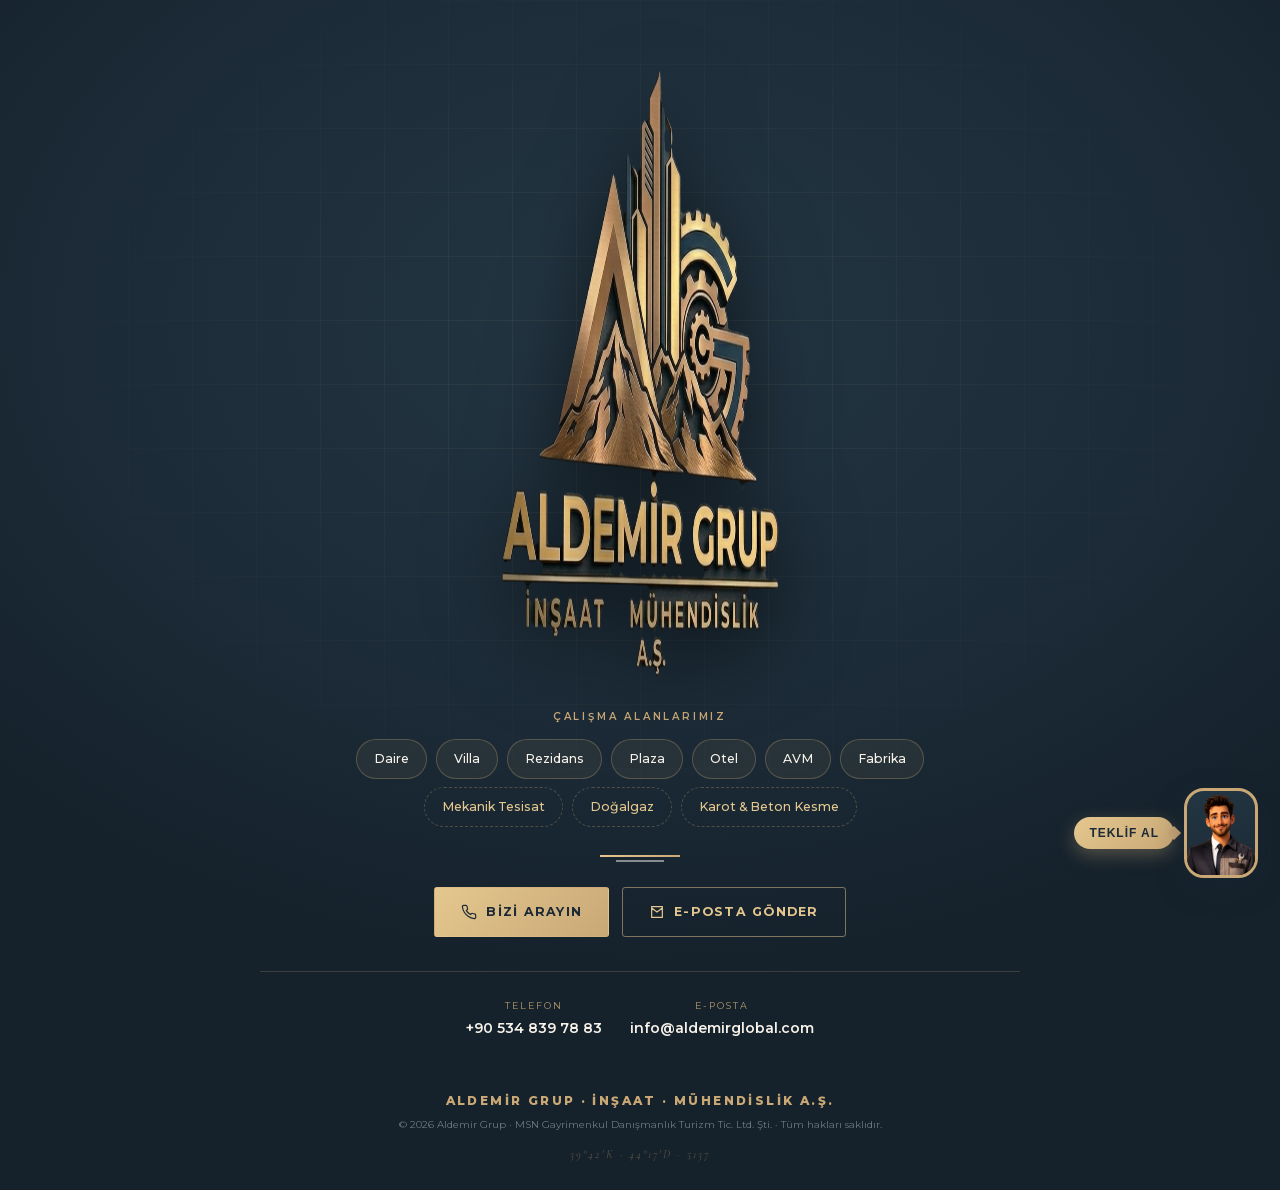
==== commit 9e0eb05e: "Ana sayfa 'Yapım Aşamasında' rozeti kaldırıldı + widget durumu altın nokta/'Genelde hızlı döneriz'" ====
--- a/index.html
+++ b/index.html
@@ -102,7 +102,6 @@
 <body>
 <main class="stage">
   <div class="inner">
-    <div class="badge"><span class="dot"></span>Yapım Aşamasında</div>
     <img class="logo" src="/assets/logo.png" width="700" height="633" alt="Aldemir Grup İnşaat · Mühendislik A.Ş.">
 
     <!-- KATEGORİLER -->
@@ -139,7 +138,7 @@
   <div id="ag-panel" role="dialog" aria-label="Teklif ve Destek">
     <div class="ag-head">
       <img class="ag-ava" src="/assets/mascot-face.png" alt="Aldemir Grup">
-      <div><div class="ag-name">Aldemir Grup</div><div class="ag-status"><span class="ag-dot"></span>Çevrimiçi · genelde hızlı döneriz</div></div>
+      <div><div class="ag-name">Aldemir Grup</div><div class="ag-status"><span class="ag-dot"></span>Genelde hızlı döneriz</div></div>
       <button class="ag-x" onclick="agToggle(false)" aria-label="Kapat">×</button>
     </div>
     <div class="ag-body">
@@ -172,7 +171,7 @@
 .ag-ava{width:46px;height:46px;border-radius:50%;object-fit:cover;object-position:center top;border:2px solid #C9A876;background:#1B2A36}
 .ag-name{font-weight:800;font-size:14px;letter-spacing:.06em}
 .ag-status{font-size:10.5px;color:rgba(246,242,233,.7);display:flex;align-items:center;gap:6px;margin-top:2px}
-.ag-dot{width:7px;height:7px;border-radius:50%;background:#6FCF97;box-shadow:0 0 6px #6FCF97}
+.ag-dot{width:7px;height:7px;border-radius:50%;background:#C9A876;box-shadow:0 0 6px rgba(201,168,118,.75)}
 .ag-x{margin-left:auto;background:none;border:none;color:rgba(246,242,233,.6);font-size:22px;line-height:1;cursor:pointer}
 .ag-x:hover{color:#F6F2E9}
 .ag-body{padding:16px}
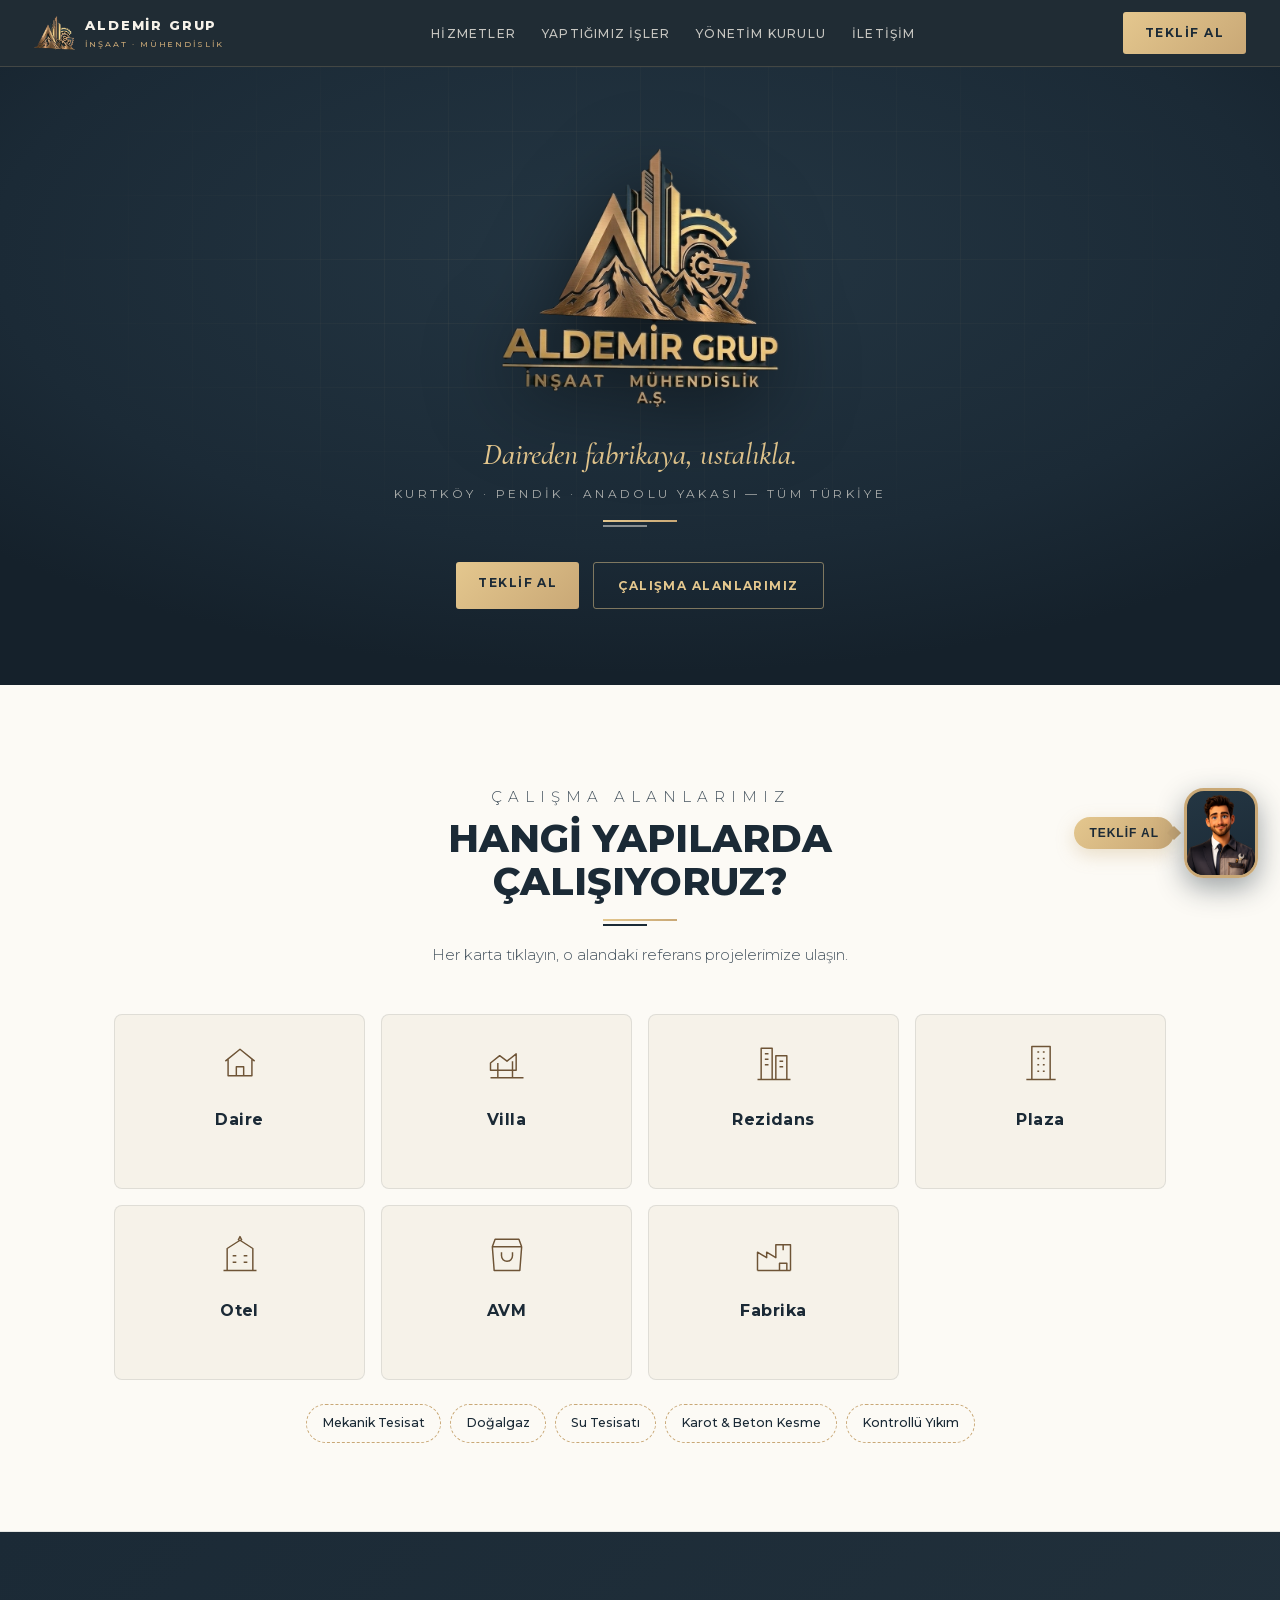
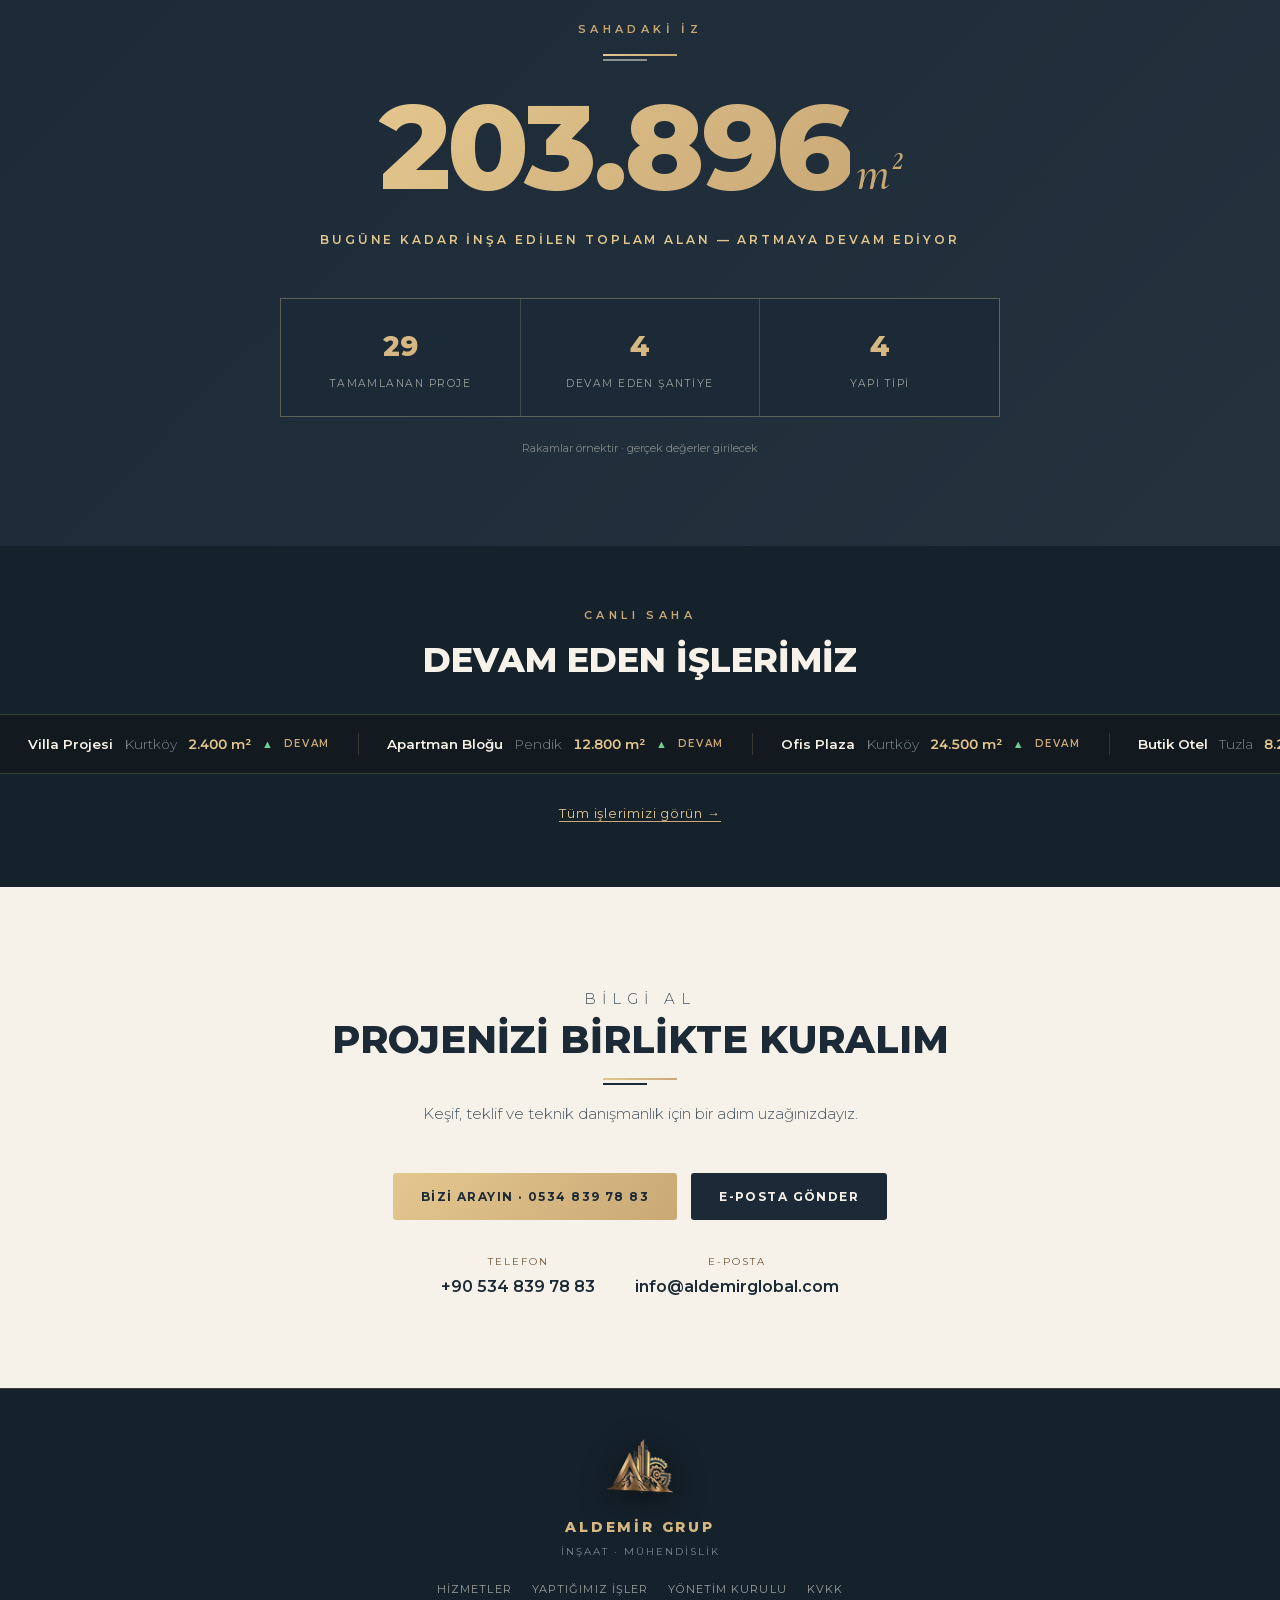
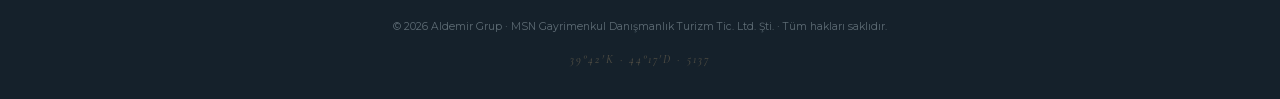
==== commit 5b833050: "Dolu çok-bölümlü ana sayfa + board foto eşitleme + KEP gizle - index.html: index-dolu (nav kısa yoll" ====
--- a/index.html
+++ b/index.html
@@ -1,26 +1,18 @@
 <!DOCTYPE html>
-<html lang="tr">
-<head>
-<meta charset="UTF-8">
-<meta name="viewport" content="width=device-width, initial-scale=1.0">
-<title>Kurtköy &amp; Pendik Mekanik Tesisat, Doğalgaz ve İnşaat | Aldemir Grup</title>
-<meta name="description" content="Kurtköy & Pendik mekanik tesisat, doğalgaz, karot ve beton kesme. Daire, villa, plaza, otel, AVM ve fabrika projeleri. Aldemir Grup.">
-<meta name="theme-color" content="#15212B">
+<html lang="tr"><head><meta charset="UTF-8"><meta name="viewport" content="width=device-width, initial-scale=1.0">
+<title>Kurtköy & Pendik Mekanik Tesisat, Doğalgaz ve İnşaat | Aldemir Grup</title>
+<meta name="description" content="Kurtköy & Pendik mekanik tesisat, doğalgaz, su tesisatı, karot ve beton kesme. Daire, villa, plaza, otel, AVM ve fabrika projeleri. Aldemir Grup İnşaat · Mühendislik.">
 <link rel="canonical" href="https://aldemirglobal.com/">
-<meta property="og:type" content="website">
-<meta property="og:url" content="https://aldemirglobal.com/">
-<meta property="og:locale" content="tr_TR">
-<meta property="og:title" content="Kurtköy & Pendik Mekanik Tesisat, Doğalgaz ve İnşaat | Aldemir Grup">
-<meta property="og:description" content="Kurtköy & Pendik mekanik tesisat, doğalgaz, karot ve beton kesme. Aldemir Grup.">
-<meta property="og:image" content="https://aldemirglobal.com/assets/og-image.png">
-<meta property="og:image:width" content="1200">
-<meta property="og:image:height" content="630">
-<meta name="twitter:card" content="summary_large_image">
-<link rel="icon" href="/favicon.ico" sizes="any">
-<link rel="icon" type="image/png" href="/assets/favicon-48.png" sizes="48x48">
-<link rel="apple-touch-icon" href="/assets/apple-touch-icon.png">
+<meta name="robots" content="index,follow"><meta name="geo.region" content="TR"><meta name="theme-color" content="#1B2A36">
+<meta property="og:type" content="website"><meta property="og:locale" content="tr_TR">
+<meta property="og:title" content="Aldemir Grup · İnşaat · Mühendislik"><meta property="og:image" content="https://aldemirglobal.com/assets/og-image.png">
+
+
+<script type="application/ld+json">
+{"@context":"https://schema.org","@type":"GeneralContractor","name":"Aldemir Grup","legalName":"MSN Gayrimenkul Danışmanlık Turizm Ticaret Limited Şirketi","url":"https://aldemirglobal.com","telephone":"+90 534 839 78 83","email":"info@aldemirglobal.com","image":"https://aldemirglobal.com/assets/og-image.png","address":{"@type":"PostalAddress","streetAddress":"Harmandere Mah. Ankara Cad. E Blok No:453E İç Kapı No:1","addressLocality":"Pendik","addressRegion":"İstanbul","addressCountry":"TR"},"areaServed":[{"@type":"Place","name":"Kurtköy"},{"@type":"Place","name":"Pendik"},{"@type":"Place","name":"İstanbul Anadolu Yakası"},{"@type":"Country","name":"Türkiye"}]}
+</script>
 <style>
-/* Self-host fontlar — Google Fonts CDN kaldırıldı (KVKK: yurt dışı aktarım yok) */
+/* Self-host fontlar (Google CDN kaldırıldı) */
 @font-face{font-family:'Montserrat';font-style:normal;font-weight:300;font-display:swap;src:url('/assets/fonts/montserrat-300-latin.woff2') format('woff2');unicode-range:U+0000-00FF,U+0131,U+0152-0153,U+02BB-02BC,U+02C6,U+02DA,U+02DC,U+0304,U+0308,U+0329,U+2000-206F,U+2074,U+20AC,U+2122,U+2191,U+2193,U+2212,U+2215,U+FEFF,U+FFFD;}
 @font-face{font-family:'Montserrat';font-style:normal;font-weight:300;font-display:swap;src:url('/assets/fonts/montserrat-300-latin-ext.woff2') format('woff2');unicode-range:U+0100-02BA,U+02BD-02C5,U+02C7-02CC,U+02CE-02D7,U+02DD-02FF,U+0304,U+0308,U+0329,U+1D00-1DBF,U+1E00-1E9F,U+1EF2-1EFF,U+2020,U+20A0-20AB,U+20AD-20C0,U+2113,U+2C60-2C7F,U+A720-A7FF;}
 @font-face{font-family:'Montserrat';font-style:normal;font-weight:400;font-display:swap;src:url('/assets/fonts/montserrat-400-latin.woff2') format('woff2');unicode-range:U+0000-00FF,U+0131,U+0152-0153,U+02BB-02BC,U+02C6,U+02DA,U+02DC,U+0304,U+0308,U+0329,U+2000-206F,U+2074,U+20AC,U+2122,U+2191,U+2193,U+2212,U+2215,U+FEFF,U+FFFD;}
@@ -35,110 +27,209 @@
 @font-face{font-family:'Montserrat';font-style:normal;font-weight:800;font-display:swap;src:url('/assets/fonts/montserrat-800-latin-ext.woff2') format('woff2');unicode-range:U+0100-02BA,U+02BD-02C5,U+02C7-02CC,U+02CE-02D7,U+02DD-02FF,U+0304,U+0308,U+0329,U+1D00-1DBF,U+1E00-1E9F,U+1EF2-1EFF,U+2020,U+20A0-20AB,U+20AD-20C0,U+2113,U+2C60-2C7F,U+A720-A7FF;}
 @font-face{font-family:'Cormorant';font-style:normal;font-weight:500;font-display:swap;src:url('/assets/fonts/cormorant-500-latin.woff2') format('woff2');unicode-range:U+0000-00FF,U+0131,U+0152-0153,U+02BB-02BC,U+02C6,U+02DA,U+02DC,U+0304,U+0308,U+0329,U+2000-206F,U+2074,U+20AC,U+2122,U+2191,U+2193,U+2212,U+2215,U+FEFF,U+FFFD;}
 @font-face{font-family:'Cormorant';font-style:normal;font-weight:500;font-display:swap;src:url('/assets/fonts/cormorant-500-latin-ext.woff2') format('woff2');unicode-range:U+0100-02BA,U+02BD-02C5,U+02C7-02CC,U+02CE-02D7,U+02DD-02FF,U+0304,U+0308,U+0329,U+1D00-1DBF,U+1E00-1E9F,U+1EF2-1EFF,U+2020,U+20A0-20AB,U+20AD-20C0,U+2113,U+2C60-2C7F,U+A720-A7FF;}
+@font-face{font-family:'Cormorant';font-style:normal;font-weight:600;font-display:swap;src:url('/assets/fonts/cormorant-600-latin.woff2') format('woff2');unicode-range:U+0000-00FF,U+0131,U+0152-0153,U+02BB-02BC,U+02C6,U+02DA,U+02DC,U+0304,U+0308,U+0329,U+2000-206F,U+2074,U+20AC,U+2122,U+2191,U+2193,U+2212,U+2215,U+FEFF,U+FFFD;}
+@font-face{font-family:'Cormorant';font-style:normal;font-weight:600;font-display:swap;src:url('/assets/fonts/cormorant-600-latin-ext.woff2') format('woff2');unicode-range:U+0100-02BA,U+02BD-02C5,U+02C7-02CC,U+02CE-02D7,U+02DD-02FF,U+0304,U+0308,U+0329,U+1D00-1DBF,U+1E00-1E9F,U+1EF2-1EFF,U+2020,U+20A0-20AB,U+20AD-20C0,U+2113,U+2C60-2C7F,U+A720-A7FF;}
 @font-face{font-family:'Cormorant';font-style:italic;font-weight:500;font-display:swap;src:url('/assets/fonts/cormorant-500i-latin.woff2') format('woff2');unicode-range:U+0000-00FF,U+0131,U+0152-0153,U+02BB-02BC,U+02C6,U+02DA,U+02DC,U+0304,U+0308,U+0329,U+2000-206F,U+2074,U+20AC,U+2122,U+2191,U+2193,U+2212,U+2215,U+FEFF,U+FFFD;}
 @font-face{font-family:'Cormorant';font-style:italic;font-weight:500;font-display:swap;src:url('/assets/fonts/cormorant-500i-latin-ext.woff2') format('woff2');unicode-range:U+0100-02BA,U+02BD-02C5,U+02C7-02CC,U+02CE-02D7,U+02DD-02FF,U+0304,U+0308,U+0329,U+1D00-1DBF,U+1E00-1E9F,U+1EF2-1EFF,U+2020,U+20A0-20AB,U+20AD-20C0,U+2113,U+2C60-2C7F,U+A720-A7FF;}
 
-:root{--paper:#F6F2E9;--navy:#1B2A36;--navy2:#23323D;--antrasit:#15212B;--gold:#C9A876;--gold-lt:#E4C78E;--bronz:#6E5436;--line-d:rgba(228,199,142,.18);--gold-grad:linear-gradient(135deg,#E4C78E 0%,#C9A876 100%)}
-*{margin:0;padding:0;box-sizing:border-box}
-body{font-family:'Montserrat',sans-serif;background:var(--antrasit);color:var(--paper);-webkit-font-smoothing:antialiased;line-height:1.6;min-height:100dvh;display:flex;flex-direction:column}
-::selection{background:var(--gold);color:var(--navy)}
-a{color:inherit;text-decoration:none}
-.stage{flex:1;display:flex;flex-direction:column;align-items:center;justify-content:center;text-align:center;padding:44px 24px 30px;position:relative;overflow:hidden;background:radial-gradient(ellipse 72% 62% at 50% 30%,#243643 0%,#1B2A36 64%,#15212B 100%)}
-.stage::before{content:'';position:absolute;inset:0;background-image:linear-gradient(var(--line-d) 1px,transparent 1px),linear-gradient(90deg,var(--line-d) 1px,transparent 1px);background-size:64px 64px;-webkit-mask-image:radial-gradient(ellipse 64% 60% at 50% 34%,#000,transparent 78%);mask-image:radial-gradient(ellipse 64% 60% at 50% 34%,#000,transparent 78%);opacity:.45}
-.inner{position:relative;z-index:2;max-width:760px;width:100%}
-.badge{display:inline-flex;align-items:center;gap:9px;font-size:11px;letter-spacing:.26em;text-transform:uppercase;font-weight:600;color:var(--gold-lt);background:rgba(201,168,118,.1);border:1px solid rgba(201,168,118,.38);padding:7px 16px;border-radius:40px;margin-bottom:26px}
-.badge .dot{width:8px;height:8px;border-radius:50%;background:var(--gold-grad);animation:pulse 2.2s infinite}
-@keyframes pulse{0%{box-shadow:0 0 0 0 rgba(201,168,118,.55)}70%{box-shadow:0 0 0 9px rgba(201,168,118,0)}100%{box-shadow:0 0 0 0 rgba(201,168,118,0)}}
-.logo{width:min(300px,62vw);margin:0 auto 24px;filter:drop-shadow(0 16px 40px rgba(0,0,0,.55));animation:floaty 7s ease-in-out infinite}
-@keyframes floaty{0%,100%{transform:translateY(0)}50%{transform:translateY(-8px)}}
-
-/* USTA KARŞILAMA */
-.usta{display:flex;align-items:center;gap:22px;justify-content:center;background:rgba(35,50,61,.5);border:1px solid var(--line-d);border-radius:14px;padding:18px 24px;max-width:560px;margin:0 auto 26px;text-align:left;position:relative}
-.usta::before{content:'';position:absolute;top:0;left:0;width:100%;height:3px;background:var(--gold-grad);border-radius:14px 14px 0 0}
-.usta .ph{width:84px;height:84px;border-radius:50%;overflow:hidden;flex-shrink:0;border:2px solid var(--gold);background:radial-gradient(circle,#2b3d4a,#1B2A36);display:flex;align-items:center;justify-content:center;position:relative}
-.usta .ph img{width:100%;height:100%;object-fit:cover;object-position:center 20%}
-.usta .ph svg{width:46px;height:46px;color:var(--gold);opacity:.6}
-.usta .ph .tag{position:absolute;bottom:-1px;left:0;width:100%;font-size:7px;letter-spacing:.06em;text-transform:uppercase;color:var(--gold-lt);background:rgba(15,20,25,.8);padding:2px 0;text-align:center}
-.usta .say .hi{font-family:'Cormorant';font-style:italic;font-size:16px;color:var(--gold-lt)}
-.usta .say p{font-size:14px;color:rgba(246,242,233,.85);font-weight:300;margin-top:3px}
-.usta .say p b{color:var(--paper);font-weight:600}
-
+:root{--paper:#F6F2E9;--white:#FCFAF5;--navy:#1B2A36;--navy2:#23323D;--antrasit:#15212B;--ink:#15212B;--gold:#C9A876;--gold-lt:#E4C78E;--bronz:#6E5436;--line:rgba(27,42,54,.10);--line-d:rgba(228,199,142,.18);--gold-grad:linear-gradient(135deg,#E4C78E 0%,#C9A876 100%)}
+*{margin:0;padding:0;box-sizing:border-box}html{scroll-behavior:smooth}
+body{font-family:'Montserrat',sans-serif;background:var(--paper);color:var(--ink);-webkit-font-smoothing:antialiased;line-height:1.65;overflow-x:hidden}
+::selection{background:var(--gold);color:var(--navy)}a{color:inherit;text-decoration:none}
+.wrap{max-width:1120px;margin:0 auto;padding:0 34px}
+.gold-text{background:var(--gold-grad);-webkit-background-clip:text;background-clip:text;-webkit-text-fill-color:transparent}
+.eyebrow{font-size:11px;letter-spacing:.4em;text-transform:uppercase;color:var(--bronz);font-weight:600}
+.stripe{width:74px;height:8px;position:relative;margin:16px 0}
+.stripe::before{content:'';position:absolute;top:0;left:0;width:74px;height:2px;background:var(--gold-grad)}
+.stripe::after{content:'';position:absolute;top:5px;left:0;width:44px;height:2px;background:var(--navy)}
+.stripe.on-dark::after{background:rgba(246,242,233,.5)}.stripe.center{margin-left:auto;margin-right:auto}
+/* NAV — her yöne kısa yol */
+nav{position:sticky;top:0;z-index:50;display:flex;align-items:center;justify-content:space-between;padding:12px 34px;background:rgba(21,33,43,.95);backdrop-filter:blur(12px);border-bottom:1px solid var(--line-d)}
+nav .brand{display:flex;align-items:center;gap:10px;font-weight:800;letter-spacing:.14em;font-size:13px;color:var(--paper)}
+nav .brand img{height:34px}nav .brand small{display:block;font-weight:500;font-size:8px;letter-spacing:.24em;color:var(--gold);margin-top:1px}
+nav ul{display:flex;gap:26px;list-style:none;align-items:center}
+nav ul a{font-size:12px;letter-spacing:.1em;text-transform:uppercase;font-weight:500;color:var(--paper);opacity:.78;transition:.2s;position:relative}
+nav ul a:hover{opacity:1;color:var(--gold-lt)}
+nav ul a::after{content:'';position:absolute;left:0;bottom:-5px;width:0;height:1.5px;background:var(--gold-grad);transition:.25s}
+nav ul a:hover::after{width:100%}
+.nav-r{display:flex;align-items:center;gap:14px}
+.btn{font-size:12px;letter-spacing:.12em;text-transform:uppercase;font-weight:700;padding:11px 22px;border-radius:3px;cursor:pointer;transition:.25s;display:inline-block}
+.btn-gold{background:var(--gold-grad);color:var(--navy)}.btn-gold:hover{filter:brightness(1.06);transform:translateY(-2px)}
+.menu-btn{display:none;background:none;border:none;color:var(--paper);font-size:24px;cursor:pointer}
+/* HERO */
+.hero{background:radial-gradient(ellipse 72% 68% at 50% 30%,#243643,#1B2A36 70%,#15212B);color:var(--paper);text-align:center;padding:70px 24px 76px;position:relative;overflow:hidden}
+.hero::before{content:'';position:absolute;inset:0;background-image:linear-gradient(var(--line-d) 1px,transparent 1px),linear-gradient(90deg,var(--line-d) 1px,transparent 1px);background-size:64px 64px;-webkit-mask-image:radial-gradient(ellipse 62% 62% at 50% 32%,#000,transparent 78%);mask-image:radial-gradient(ellipse 62% 62% at 50% 32%,#000,transparent 78%);opacity:.4}
+.hero-in{position:relative;z-index:2;max-width:720px;margin:0 auto}
+.hero-logo{width:min(300px,64vw);filter:drop-shadow(0 16px 40px rgba(0,0,0,.55));animation:fl 7s ease-in-out infinite}
+@keyframes fl{0%,100%{transform:translateY(0)}50%{transform:translateY(-9px)}}
+.hero h1{font-family:'Cormorant';font-style:italic;font-weight:500;font-size:clamp(20px,3vw,30px);color:var(--gold-lt);margin:14px 0 4px}
+.hero .tag{font-size:12px;letter-spacing:.28em;text-transform:uppercase;opacity:.66}
+.hero-cta{display:flex;gap:14px;justify-content:center;margin-top:34px;flex-wrap:wrap}
+.btn-ghost-d{background:transparent;border:1.5px solid rgba(228,199,142,.5);color:var(--gold-lt);font-size:12px;letter-spacing:.12em;text-transform:uppercase;font-weight:700;padding:13px 24px;border-radius:3px;transition:.25s}
+.btn-ghost-d:hover{background:rgba(228,199,142,.1)}
+/* SECTION */
+section{padding:88px 0;position:relative}
+.sec-head{text-align:center;max-width:640px;margin:0 auto 46px}
+.sec-head h2{font-weight:800;font-size:clamp(24px,3.4vw,38px);text-transform:uppercase;color:var(--navy);line-height:1.12;margin-top:8px}
+.sec-head p{font-size:15px;color:#46545f;font-weight:300;margin-top:12px}
 /* KATEGORİLER */
-.catlabel{font-size:10px;letter-spacing:.28em;text-transform:uppercase;color:var(--gold);font-weight:600;margin-bottom:14px}
-.cats{display:flex;flex-wrap:wrap;gap:9px;justify-content:center;max-width:640px;margin:0 auto 8px}
-.cat{font-size:12.5px;font-weight:500;color:var(--paper);background:rgba(201,168,118,.08);border:1px solid rgba(201,168,118,.3);padding:9px 17px;border-radius:24px;transition:.2s}
-.cat:hover{background:var(--gold-grad);color:var(--navy);border-color:transparent;transform:translateY(-2px)}
-.cat.svc{background:transparent;border-style:dashed;color:var(--gold-lt)}
-
-.stripe{width:80px;height:8px;position:relative;margin:28px auto 24px}
-.stripe::before{content:'';position:absolute;top:0;left:0;width:80px;height:2px;background:var(--gold-grad)}
-.stripe::after{content:'';position:absolute;top:5px;left:50%;transform:translateX(-50%);width:48px;height:2px;background:rgba(246,242,233,.5)}
-
-.cta{display:flex;gap:13px;justify-content:center;flex-wrap:wrap}
-.btn{font-size:12.5px;letter-spacing:.1em;text-transform:uppercase;font-weight:700;padding:14px 26px;border-radius:3px;cursor:pointer;transition:.25s;border:1.5px solid transparent;display:inline-flex;align-items:center;gap:9px}
-.btn svg{width:16px;height:16px}
-.btn-gold{background:var(--gold-grad);color:var(--navy)}
-.btn-gold:hover{filter:brightness(1.06);transform:translateY(-2px);box-shadow:0 10px 26px rgba(201,168,118,.32)}
-.btn-ghost{background:transparent;border-color:rgba(228,199,142,.5);color:var(--gold-lt)}
-.btn-ghost:hover{background:rgba(228,199,142,.1);transform:translateY(-2px)}
-
-.contact{display:flex;gap:28px;justify-content:center;flex-wrap:wrap;margin-top:34px;padding-top:26px;border-top:1px solid var(--line-d)}
-.contact a{display:flex;flex-direction:column;align-items:center;gap:4px;transition:.2s}
-.contact a:hover{transform:translateY(-2px)}
-.contact .k{font-size:9.5px;letter-spacing:.2em;text-transform:uppercase;color:var(--gold);opacity:.85}
-.contact .v{font-size:14px;font-weight:600;color:var(--paper)}
-
-footer{text-align:center;padding:22px 16px 26px;position:relative;z-index:2;background:var(--antrasit)}
-footer .fn{font-weight:800;letter-spacing:.2em;font-size:12px;color:var(--gold)}
-footer .legal{font-size:10px;color:#6c7984;margin-top:7px}
-footer .root-mark{margin-top:12px;font-family:'Cormorant',serif;font-style:italic;font-size:11.5px;color:rgba(201,168,118,.3);letter-spacing:.18em}
-@media(max-width:600px){.usta{flex-direction:column;text-align:center;gap:14px}}
-@media(prefers-reduced-motion:reduce){*{animation:none!important}}
-</style>
-<script type="application/ld+json">
-{"@context":"https://schema.org","@type":"Organization","name":"Aldemir Grup","legalName":"MSN Gayrimenkul Danışmanlık Turizm Ticaret Limited Şirketi","url":"https://aldemirglobal.com","logo":"https://aldemirglobal.com/assets/logo.png","image":"https://aldemirglobal.com/assets/og-image.png","email":"info@aldemirglobal.com","telephone":"+90 534 839 78 83","address":{"@type":"PostalAddress","streetAddress":"Harmandere Mah. Ankara Cad. E Blok No:453E İç Kapı No:1","addressLocality":"Pendik","addressRegion":"İstanbul","addressCountry":"TR"},"areaServed":[{"@type":"Place","name":"Kurtköy"},{"@type":"Place","name":"Pendik"},{"@type":"Place","name":"İstanbul Anadolu Yakası"},{"@type":"Country","name":"Türkiye"}]}
-</script>
-</head>
-<body>
-<main class="stage">
-  <div class="inner">
-    <img class="logo" src="/assets/logo.png" width="700" height="633" alt="Aldemir Grup İnşaat · Mühendislik A.Ş.">
-
-    <!-- KATEGORİLER -->
-    <div class="catlabel">Çalışma Alanlarımız</div>
-    <div class="cats">
-      <a class="cat" href="referanslar.html#daire">Daire</a><a class="cat" href="referanslar.html#villa">Villa</a><a class="cat" href="referanslar.html#rezidans">Rezidans</a>
-      <a class="cat" href="referanslar.html#plaza">Plaza</a><a class="cat" href="referanslar.html#otel">Otel</a><a class="cat" href="referanslar.html#avm">AVM</a><a class="cat" href="referanslar.html#fabrika">Fabrika</a>
-    </div>
-    <div class="cats">
-      <a class="cat svc" href="hizmetler.html">Mekanik Tesisat</a><a class="cat svc" href="hizmetler.html#tesisat-bakim">Doğalgaz</a><a class="cat svc" href="hizmetler.html#karot-hizmetleri">Karot & Beton Kesme</a>
-    </div>
-
-    <div class="stripe"></div>
-    <div class="cta">
-      <a class="btn btn-gold" href="tel:+905348397883"><svg viewBox="0 0 24 24" fill="none" stroke="currentColor" stroke-width="1.8"><path d="M22 16.9v3a2 2 0 0 1-2.2 2 19.8 19.8 0 0 1-8.6-3.1 19.5 19.5 0 0 1-6-6A19.8 19.8 0 0 1 2.1 4.2 2 2 0 0 1 4.1 2h3a2 2 0 0 1 2 1.7c.1 1 .4 1.9.7 2.8a2 2 0 0 1-.5 2.1L8.1 9.9a16 16 0 0 0 6 6l1.3-1.3a2 2 0 0 1 2.1-.4c.9.3 1.8.6 2.8.7a2 2 0 0 1 1.7 2z"/></svg>Bizi Arayın</a>
-      <a class="btn btn-ghost" href="mailto:info@aldemirglobal.com"><svg viewBox="0 0 24 24" fill="none" stroke="currentColor" stroke-width="1.8"><path d="M4 4h16v16H4zM4 6l8 6 8-6"/></svg>E-posta Gönder</a>
-    </div>
-
-    <div class="contact">
+#alanlar{background:var(--white);border-bottom:1px solid var(--line)}
+.cats{display:grid;grid-template-columns:repeat(auto-fill,minmax(200px,1fr));gap:16px}
+.cat{background:var(--paper);border:1px solid var(--line);border-radius:8px;padding:26px 22px;text-align:center;transition:.3s;position:relative;overflow:hidden}
+.cat::before{content:'';position:absolute;top:0;left:0;width:100%;height:3px;background:var(--gold-grad);transform:scaleX(0);transform-origin:left;transition:.35s}
+.cat:hover{transform:translateY(-6px);box-shadow:0 18px 40px rgba(27,42,54,.13);border-color:transparent}
+.cat:hover::before{transform:scaleX(1)}
+.cat .ic{width:44px;height:44px;color:var(--bronz);margin-bottom:14px}
+.cat h3{font-weight:700;font-size:16px;color:var(--navy);letter-spacing:.03em}
+.cat .go{display:block;font-size:11px;color:var(--gold);margin-top:10px;opacity:0;transition:.3s;font-weight:600}
+.cat:hover .go{opacity:1}
+.svc-line{display:flex;flex-wrap:wrap;gap:9px;justify-content:center;margin-top:24px}
+.svc{font-size:12.5px;color:var(--navy);background:transparent;border:1px dashed var(--gold);padding:8px 15px;border-radius:22px;font-weight:500}
+/* RAKAMLAR */
+#rakam{background:linear-gradient(135deg,var(--navy),var(--navy2));color:var(--paper);text-align:center}
+.big{font-weight:800;font-size:clamp(52px,10vw,120px);line-height:.9;letter-spacing:-.03em}
+.unit{font-family:'Cormorant';font-style:italic;font-size:clamp(26px,5vw,50px);color:var(--gold);margin-left:6px}
+.cap{font-size:12px;letter-spacing:.24em;text-transform:uppercase;color:var(--gold-lt);margin-top:16px;font-weight:600}
+.subm{display:grid;grid-template-columns:repeat(3,1fr);gap:1px;background:var(--line-d);border:1px solid var(--line-d);margin-top:48px;max-width:720px;margin-left:auto;margin-right:auto}
+.subm div{background:var(--navy);padding:24px 14px}.subm b{display:block;font-weight:800;font-size:28px}.subm span{font-size:10.5px;letter-spacing:.14em;text-transform:uppercase;color:rgba(246,242,233,.6);margin-top:6px;display:block}
+.note{text-align:center;margin-top:22px;font-size:11px;color:rgba(246,242,233,.45)}
+/* TICKER */
+#devam{background:#15212B;color:var(--paper);padding:0}
+.th{padding:60px 0 26px;text-align:center}.th .eyebrow{color:var(--gold)}.th h2{font-weight:800;font-size:clamp(22px,3vw,34px);text-transform:uppercase;margin-top:8px}
+.ticker{border-top:1px solid var(--line-d);border-bottom:1px solid var(--line-d);overflow:hidden;white-space:nowrap;padding:16px 0;background:#12191F}
+.trow{display:inline-flex;animation:scx 36s linear infinite}.ticker:hover .trow{animation-play-state:paused}
+.ti{display:inline-flex;align-items:center;gap:11px;padding:0 28px;border-right:1px solid var(--line-d);font-size:13.5px}
+.ti b{color:var(--paper);font-weight:600}.ti .lo{color:#7d8b94;font-weight:300}.ti .m2{font-variant-numeric:tabular-nums;color:var(--gold-lt);font-weight:600}.ti .up{color:#6FCF97;font-size:11px}.ti .st{font-size:10px;letter-spacing:.16em;text-transform:uppercase;color:var(--gold);font-weight:600}
+@keyframes scx{from{transform:translateX(0)}to{transform:translateX(-50%)}}
+.tf{padding:26px 0 60px;text-align:center}.tf a{color:var(--gold-lt);font-size:13px;letter-spacing:.06em;border-bottom:1px solid var(--gold)}
+/* İLETİŞİM */
+#iletisim{background:var(--paper);text-align:center}
+.cbtns{display:flex;gap:14px;justify-content:center;flex-wrap:wrap;margin-top:8px}
+.cinfo{display:flex;gap:40px;justify-content:center;flex-wrap:wrap;margin-top:34px}
+.cinfo a{display:flex;flex-direction:column;gap:3px}.cinfo .k{font-size:10px;letter-spacing:.2em;text-transform:uppercase;color:var(--bronz)}.cinfo .v{font-size:16px;font-weight:600;color:var(--navy)}
+/* FOOTER */
+footer{background:var(--antrasit);color:var(--paper);text-align:center;padding:50px 16px 30px;border-top:1px solid var(--line-d)}
+footer img{height:54px;margin-bottom:14px;filter:drop-shadow(0 6px 16px rgba(0,0,0,.5))}
+footer .fn{font-weight:800;letter-spacing:.2em;font-size:14px}footer .fs{font-size:10px;letter-spacing:.2em;text-transform:uppercase;color:#7d8b94;margin-top:5px}
+footer .flinks{display:flex;gap:20px;justify-content:center;margin:20px 0;flex-wrap:wrap}footer .flinks a{font-size:11px;letter-spacing:.1em;text-transform:uppercase;color:rgba(246,242,233,.6)}footer .flinks a:hover{color:var(--gold-lt)}
+footer .legal{font-size:10.5px;color:#5e6c75;margin-top:8px}
+footer .root-mark{margin-top:14px;font-family:'Cormorant';font-style:italic;font-size:11.5px;color:rgba(201,168,118,.3);letter-spacing:.18em}
+.reveal{opacity:0;transform:translateY(24px);transition:.7s cubic-bezier(.2,.7,.2,1)}.reveal.in{opacity:1;transform:none}
+@media(max-width:860px){nav ul{display:none}.menu-btn{display:block}.subm{grid-template-columns:1fr}section{padding:60px 0}.wrap{padding:0 20px}}
+@media(prefers-reduced-motion:reduce){*{animation:none!important;transition:none!important}.reveal{opacity:1;transform:none}.trow{animation:none!important}}
+</style><meta property="og:url" content="https://aldemirglobal.com/">
+<meta property="og:description" content="Kurtköy & Pendik mekanik tesisat, doğalgaz, karot ve beton kesme.">
+<link rel="icon" href="/favicon.ico" sizes="any">
+<link rel="icon" type="image/png" href="/assets/favicon-48.png" sizes="48x48">
+<link rel="apple-touch-icon" href="/assets/apple-touch-icon.png">
+</head><body>
+<nav>
+  <a href="/" class="brand"><img src="/assets/logo-mark.png" alt="Aldemir Grup"><span>ALDEMİR GRUP<small>İNŞAAT · MÜHENDİSLİK</small></span></a>
+  <ul>
+    <li><a href="hizmetler.html">Hizmetler</a></li>
+    <li><a href="referanslar.html">Yaptığımız İşler</a></li>
+    <li><a href="yonetim-kurulu.html">Yönetim Kurulu</a></li>
+    <li><a href="#iletisim">İletişim</a></li>
+  </ul>
+  <div class="nav-r">
+    <a href="#iletisim" class="btn btn-gold">Teklif Al</a>
+    <button class="menu-btn" onclick="var u=document.querySelector('nav ul');u.style.display=u.style.display==='flex'?'none':'flex'">☰</button>
+  </div>
+</nav>
+
+<header class="hero">
+  <div class="hero-in">
+    <img class="hero-logo" src="/assets/logo.png" alt="Aldemir Grup İnşaat · Mühendislik">
+    <h1>Daireden fabrikaya, ustalıkla.</h1>
+    <p class="tag">Kurtköy · Pendik · Anadolu Yakası — Tüm Türkiye</p>
+    <div class="stripe center on-dark"></div>
+    <div class="hero-cta">
+      <a href="#iletisim" class="btn btn-gold">Teklif Al</a>
+      <a href="#alanlar" class="btn-ghost-d">Çalışma Alanlarımız</a>
+    </div>
+  </div>
+</header>
+
+<section id="alanlar">
+  <div class="wrap">
+    <div class="sec-head reveal"><p class="eyebrow">Çalışma Alanlarımız</p><h2>Hangi Yapılarda Çalışıyoruz?</h2><div class="stripe center"></div><p>Her karta tıklayın, o alandaki referans projelerimize ulaşın.</p></div>
+    <div class="cats reveal"><a class="cat" href="referanslar.html#daire">
+  <svg class="ic" viewBox="0 0 48 48" fill="none" stroke="currentColor" stroke-width="1.6" stroke-linejoin="round"><path d="M8 22L24 9l16 13M11 20v18h26V20M20 38V28h8v10"/></svg>
+  <h3>Daire</h3><span class="go">Projeleri Gör →</span></a><a class="cat" href="referanslar.html#villa">
+  <svg class="ic" viewBox="0 0 48 48" fill="none" stroke="currentColor" stroke-width="1.6" stroke-linejoin="round"><path d="M6 24l10-8 8 6 10-8v18H6zM6 40h36M14 24v16M30 22v18"/></svg>
+  <h3>Villa</h3><span class="go">Projeleri Gör →</span></a><a class="cat" href="referanslar.html#rezidans">
+  <svg class="ic" viewBox="0 0 48 48" fill="none" stroke="currentColor" stroke-width="1.6" stroke-linejoin="round"><path d="M10 42V8h12v34M26 42V16h12v26M14 14h4M14 20h4M14 26h4M30 22h4M30 28h4M6 42h36"/></svg>
+  <h3>Rezidans</h3><span class="go">Projeleri Gör →</span></a><a class="cat" href="referanslar.html#plaza">
+  <svg class="ic" viewBox="0 0 48 48" fill="none" stroke="currentColor" stroke-width="1.6" stroke-linejoin="round"><path d="M14 42V6h20v36M20 12h2M26 12h2M20 19h2M26 19h2M20 26h2M26 26h2M20 33h2M26 33h2M8 42h32"/></svg>
+  <h3>Plaza</h3><span class="go">Projeleri Gör →</span></a><a class="cat" href="referanslar.html#otel">
+  <svg class="ic" viewBox="0 0 48 48" fill="none" stroke="currentColor" stroke-width="1.6" stroke-linejoin="round"><path d="M10 42V18l14-9 14 9v24M16 26h4M28 26h4M16 33h4M28 33h4M22 9l2-4 2 4M6 42h36"/></svg>
+  <h3>Otel</h3><span class="go">Projeleri Gör →</span></a><a class="cat" href="referanslar.html#avm">
+  <svg class="ic" viewBox="0 0 48 48" fill="none" stroke="currentColor" stroke-width="1.6" stroke-linejoin="round"><path d="M8 16h32l-2 26H10zM8 16l3-8h26l3 8M18 22v4a6 6 0 0 0 12 0v-4"/></svg>
+  <h3>AVM</h3><span class="go">Projeleri Gör →</span></a><a class="cat" href="referanslar.html#fabrika">
+  <svg class="ic" viewBox="0 0 48 48" fill="none" stroke="currentColor" stroke-width="1.6" stroke-linejoin="round"><path d="M6 42V22l10 6V22l10 6V14h16v28M34 20v-6M30 42v-8h8v8M6 42h36"/></svg>
+  <h3>Fabrika</h3><span class="go">Projeleri Gör →</span></a></div>
+    <div class="svc-line reveal"><span class="svc">Mekanik Tesisat</span><span class="svc">Doğalgaz</span><span class="svc">Su Tesisatı</span><span class="svc">Karot & Beton Kesme</span><span class="svc">Kontrollü Yıkım</span></div>
+  </div>
+</section>
+
+<section id="rakam">
+  <div class="wrap">
+    <p class="eyebrow reveal" style="color:var(--gold)">Sahadaki İz</p>
+    <div class="stripe center on-dark reveal" style="margin-top:16px;margin-bottom:30px"></div>
+    <div class="reveal"><span class="big gold-text" data-count="250000">0</span><span class="unit">m²</span></div>
+    <p class="cap reveal">Bugüne kadar inşa edilen toplam alan — artmaya devam ediyor</p>
+    <div class="subm reveal">
+      <div><b class="gold-text" data-count="42">0</b><span>Tamamlanan Proje</span></div>
+      <div><b class="gold-text" data-count="6">0</b><span>Devam Eden Şantiye</span></div>
+      <div><b class="gold-text" data-count="7">0</b><span>Yapı Tipi</span></div>
+    </div>
+    <p class="note">Rakamlar örnektir · gerçek değerler girilecek</p>
+  </div>
+</section>
+
+<section id="devam">
+  <div class="th"><div class="wrap"><p class="eyebrow">Canlı Saha</p><h2>Devam Eden İşlerimiz</h2></div></div>
+  <div class="ticker"><div class="trow"><span class="ti"><b>Villa Projesi</b><span class="lo">Kurtköy</span><span class="m2">2.400 m²</span><span class="up">▲</span><span class="st">Devam</span></span><span class="ti"><b>Apartman Bloğu</b><span class="lo">Pendik</span><span class="m2">12.800 m²</span><span class="up">▲</span><span class="st">Devam</span></span><span class="ti"><b>Ofis Plaza</b><span class="lo">Kurtköy</span><span class="m2">24.500 m²</span><span class="up">▲</span><span class="st">Devam</span></span><span class="ti"><b>Butik Otel</b><span class="lo">Tuzla</span><span class="m2">8.200 m²</span><span class="up">▲</span><span class="st">Devam</span></span><span class="ti"><b>Üretim Tesisi</b><span class="lo">Gebze</span><span class="m2">31.000 m²</span><span class="up">▲</span><span class="st">Devam</span></span><span class="ti"><b>Konut Sitesi</b><span class="lo">Kartal</span><span class="m2">18.600 m²</span><span class="up">▲</span><span class="st">Devam</span></span><span class="ti"><b>Villa Projesi</b><span class="lo">Kurtköy</span><span class="m2">2.400 m²</span><span class="up">▲</span><span class="st">Devam</span></span><span class="ti"><b>Apartman Bloğu</b><span class="lo">Pendik</span><span class="m2">12.800 m²</span><span class="up">▲</span><span class="st">Devam</span></span><span class="ti"><b>Ofis Plaza</b><span class="lo">Kurtköy</span><span class="m2">24.500 m²</span><span class="up">▲</span><span class="st">Devam</span></span><span class="ti"><b>Butik Otel</b><span class="lo">Tuzla</span><span class="m2">8.200 m²</span><span class="up">▲</span><span class="st">Devam</span></span><span class="ti"><b>Üretim Tesisi</b><span class="lo">Gebze</span><span class="m2">31.000 m²</span><span class="up">▲</span><span class="st">Devam</span></span><span class="ti"><b>Konut Sitesi</b><span class="lo">Kartal</span><span class="m2">18.600 m²</span><span class="up">▲</span><span class="st">Devam</span></span></div></div>
+  <div class="tf"><div class="wrap"><a href="referanslar.html">Tüm işlerimizi görün →</a></div></div>
+</section>
+
+<section id="iletisim">
+  <div class="wrap">
+    <div class="sec-head reveal"><p class="eyebrow">Bilgi Al</p><h2>Projenizi Birlikte Kuralım</h2><div class="stripe center"></div><p>Keşif, teklif ve teknik danışmanlık için bir adım uzağınızdayız.</p></div>
+    <div class="cbtns reveal">
+      <a href="tel:+905348397883" class="btn btn-gold" style="padding:14px 28px">Bizi Arayın · 0534 839 78 83</a>
+      <a href="mailto:info@aldemirglobal.com" class="btn" style="background:var(--navy);color:var(--paper);padding:14px 28px">E-posta Gönder</a>
+    </div>
+    <div class="cinfo reveal">
       <a href="tel:+905348397883"><span class="k">Telefon</span><span class="v">+90 534 839 78 83</span></a>
       <a href="mailto:info@aldemirglobal.com"><span class="k">E-posta</span><span class="v">info@aldemirglobal.com</span></a>
     </div>
   </div>
-</main>
+</section>
+
 <footer>
-  <div class="fn">ALDEMİR GRUP · İNŞAAT · MÜHENDİSLİK A.Ş.</div>
+  <img src="/assets/logo-mark.png" alt="Aldemir Grup">
+  <div class="fn gold-text">ALDEMİR GRUP</div><div class="fs">İnşaat · Mühendislik</div>
+  <div class="flinks"><a href="hizmetler.html">Hizmetler</a><a href="referanslar.html">Yaptığımız İşler</a><a href="yonetim-kurulu.html">Yönetim Kurulu</a><a href="kvkk.html">KVKK</a></div>
   <p class="legal">© <span id="yr"></span> Aldemir Grup · MSN Gayrimenkul Danışmanlık Turizm Tic. Ltd. Şti. · Tüm hakları saklıdır.</p>
-  <div class="root-mark" title="Zirve"><span class="h">39°42′K · 44°17′D · 5137</span></div>
+  <div class="root-mark">39°42′K · 44°17′D · 5137</div>
 </footer>
-<script>document.getElementById('yr').textContent=new Date().getFullYear();</script>
+
+<script>
+document.getElementById('yr').textContent=new Date().getFullYear();
+const io=new IntersectionObserver(e=>e.forEach(x=>{if(x.isIntersecting){x.target.classList.add('in');io.unobserve(x.target)}}),{threshold:.15});
+document.querySelectorAll('.reveal').forEach(el=>io.observe(el));
+const cio=new IntersectionObserver(e=>e.forEach(x=>{if(x.isIntersecting){cu(x.target);cio.unobserve(x.target)}}),{threshold:.5});
+document.querySelectorAll('[data-count]').forEach(el=>cio.observe(el));
+function cu(el){const t=+el.dataset.count,d=1500,s=performance.now();(function f(n){let p=Math.min((n-s)/d,1);p=1-Math.pow(1-p,3);el.textContent=Math.floor(t*p).toLocaleString('tr-TR');if(p<1)requestAnimationFrame(f)})(performance.now())}
+</script>
 <!-- ═══ ALDEMİR GRUP · SABİT TEKLİF AL / DESTEK WIDGET ═══
      Tüm sayfalara </body> öncesine. Buton görseli: assets/mascot-fab.png · panel avatarı: assets/mascot-face.png -->
 <div id="ag-fab-wrap">
   <div id="ag-panel" role="dialog" aria-label="Teklif ve Destek">
     <div class="ag-head">
       <img class="ag-ava" src="/assets/mascot-face.png" alt="Aldemir Grup">
-      <div><div class="ag-name">Aldemir Grup</div><div class="ag-status"><span class="ag-dot"></span>Genelde hızlı döneriz</div></div>
+      <div><div class="ag-name">Aldemir Grup</div><div class="ag-status"><span class="ag-dot"></span>Çevrimiçi · genelde hızlı döneriz</div></div>
       <button class="ag-x" onclick="agToggle(false)" aria-label="Kapat">×</button>
     </div>
     <div class="ag-body">
@@ -171,7 +262,7 @@
 .ag-ava{width:46px;height:46px;border-radius:50%;object-fit:cover;object-position:center top;border:2px solid #C9A876;background:#1B2A36}
 .ag-name{font-weight:800;font-size:14px;letter-spacing:.06em}
 .ag-status{font-size:10.5px;color:rgba(246,242,233,.7);display:flex;align-items:center;gap:6px;margin-top:2px}
-.ag-dot{width:7px;height:7px;border-radius:50%;background:#C9A876;box-shadow:0 0 6px rgba(201,168,118,.75)}
+.ag-dot{width:7px;height:7px;border-radius:50%;background:#6FCF97;box-shadow:0 0 6px #6FCF97}
 .ag-x{margin-left:auto;background:none;border:none;color:rgba(246,242,233,.6);font-size:22px;line-height:1;cursor:pointer}
 .ag-x:hover{color:#F6F2E9}
 .ag-body{padding:16px}
@@ -187,5 +278,4 @@
 document.addEventListener('click',function(e){var w=document.getElementById('ag-fab-wrap');if(w&&!w.contains(e.target))document.getElementById('ag-panel').classList.remove('open');});
 </script>
 <!-- ═══ WIDGET SONU ═══ -->
-</body>
-</html>+</body></html>
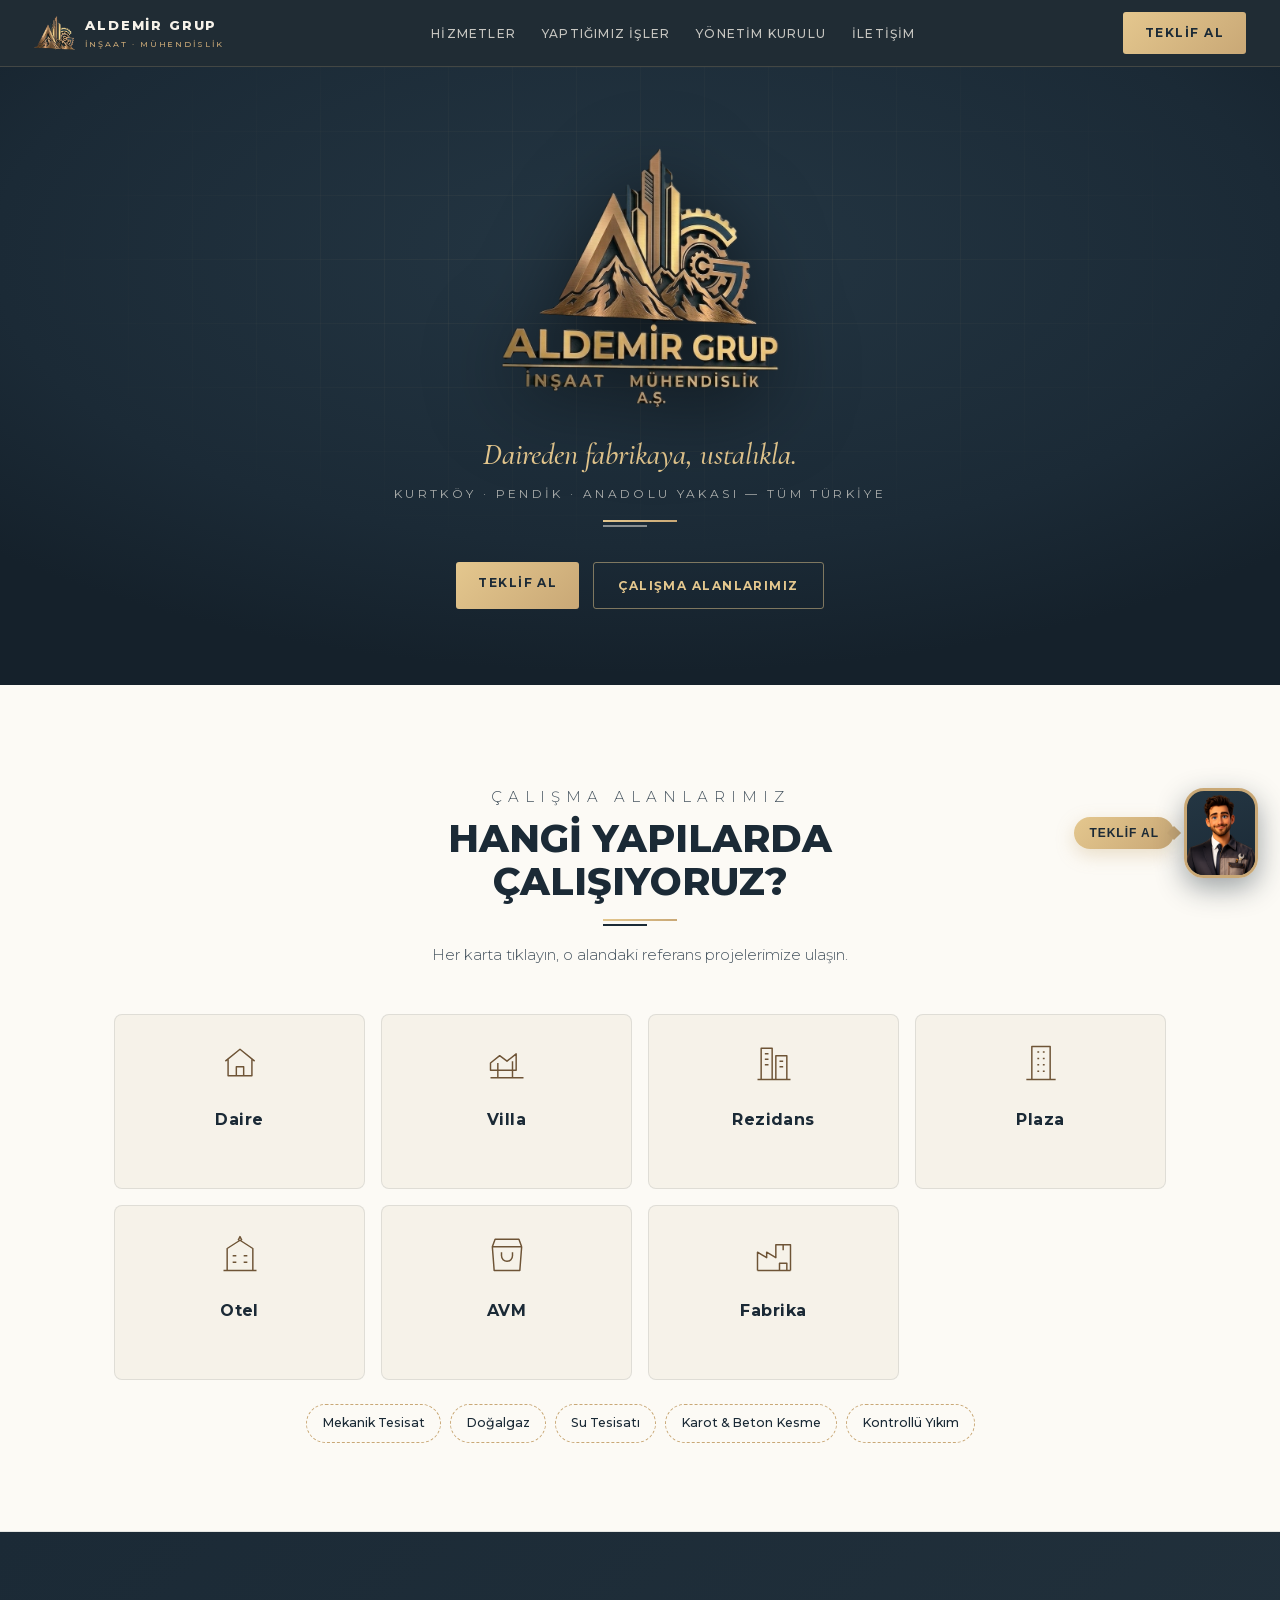
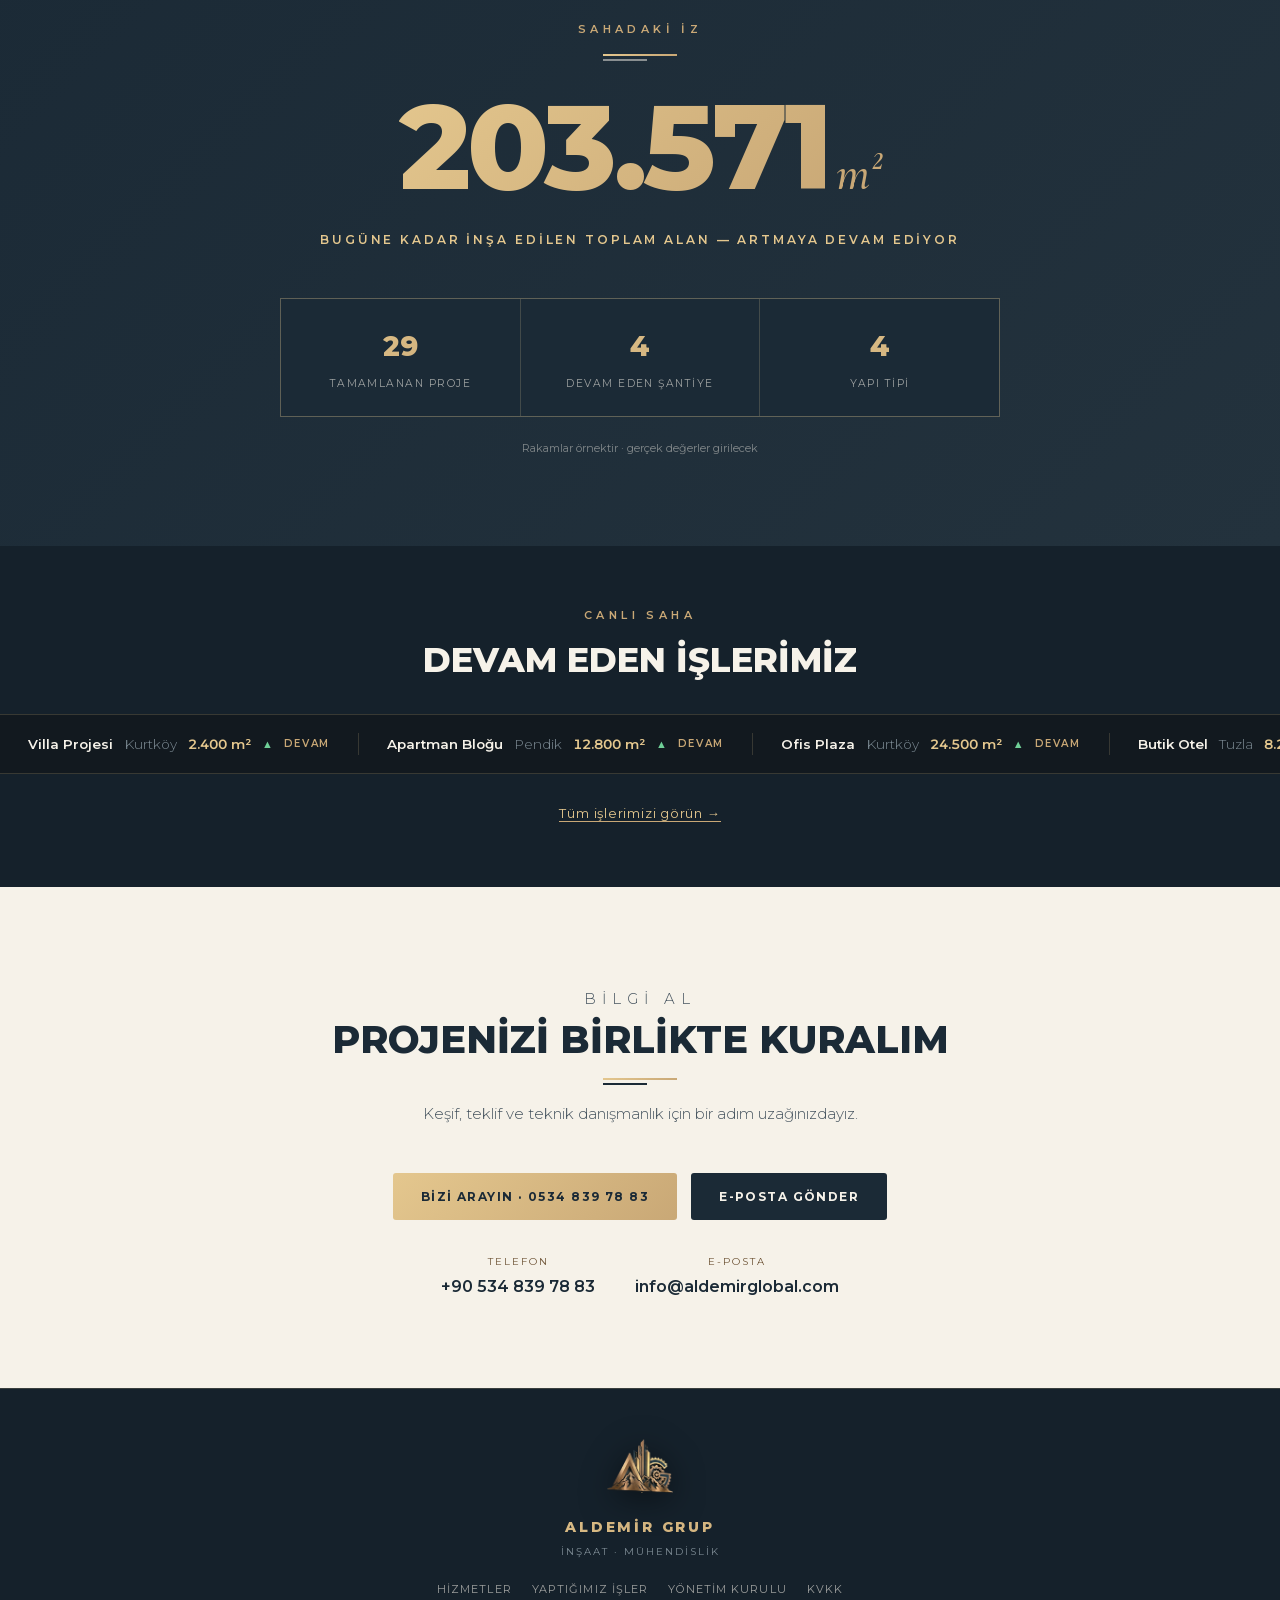
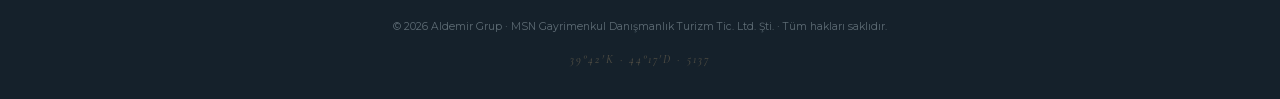
==== commit 7430e1ab: "index widget durumu düzeltme: altın nokta + 'Genelde hızlı döneriz' (index-dolu regresyonu)" ====
--- a/index.html
+++ b/index.html
@@ -229,7 +229,7 @@
   <div id="ag-panel" role="dialog" aria-label="Teklif ve Destek">
     <div class="ag-head">
       <img class="ag-ava" src="/assets/mascot-face.png" alt="Aldemir Grup">
-      <div><div class="ag-name">Aldemir Grup</div><div class="ag-status"><span class="ag-dot"></span>Çevrimiçi · genelde hızlı döneriz</div></div>
+      <div><div class="ag-name">Aldemir Grup</div><div class="ag-status"><span class="ag-dot"></span>Genelde hızlı döneriz</div></div>
       <button class="ag-x" onclick="agToggle(false)" aria-label="Kapat">×</button>
     </div>
     <div class="ag-body">
@@ -262,7 +262,7 @@
 .ag-ava{width:46px;height:46px;border-radius:50%;object-fit:cover;object-position:center top;border:2px solid #C9A876;background:#1B2A36}
 .ag-name{font-weight:800;font-size:14px;letter-spacing:.06em}
 .ag-status{font-size:10.5px;color:rgba(246,242,233,.7);display:flex;align-items:center;gap:6px;margin-top:2px}
-.ag-dot{width:7px;height:7px;border-radius:50%;background:#6FCF97;box-shadow:0 0 6px #6FCF97}
+.ag-dot{width:7px;height:7px;border-radius:50%;background:#C9A876;box-shadow:0 0 6px rgba(201,168,118,.75)}
 .ag-x{margin-left:auto;background:none;border:none;color:rgba(246,242,233,.6);font-size:22px;line-height:1;cursor:pointer}
 .ag-x:hover{color:#F6F2E9}
 .ag-body{padding:16px}
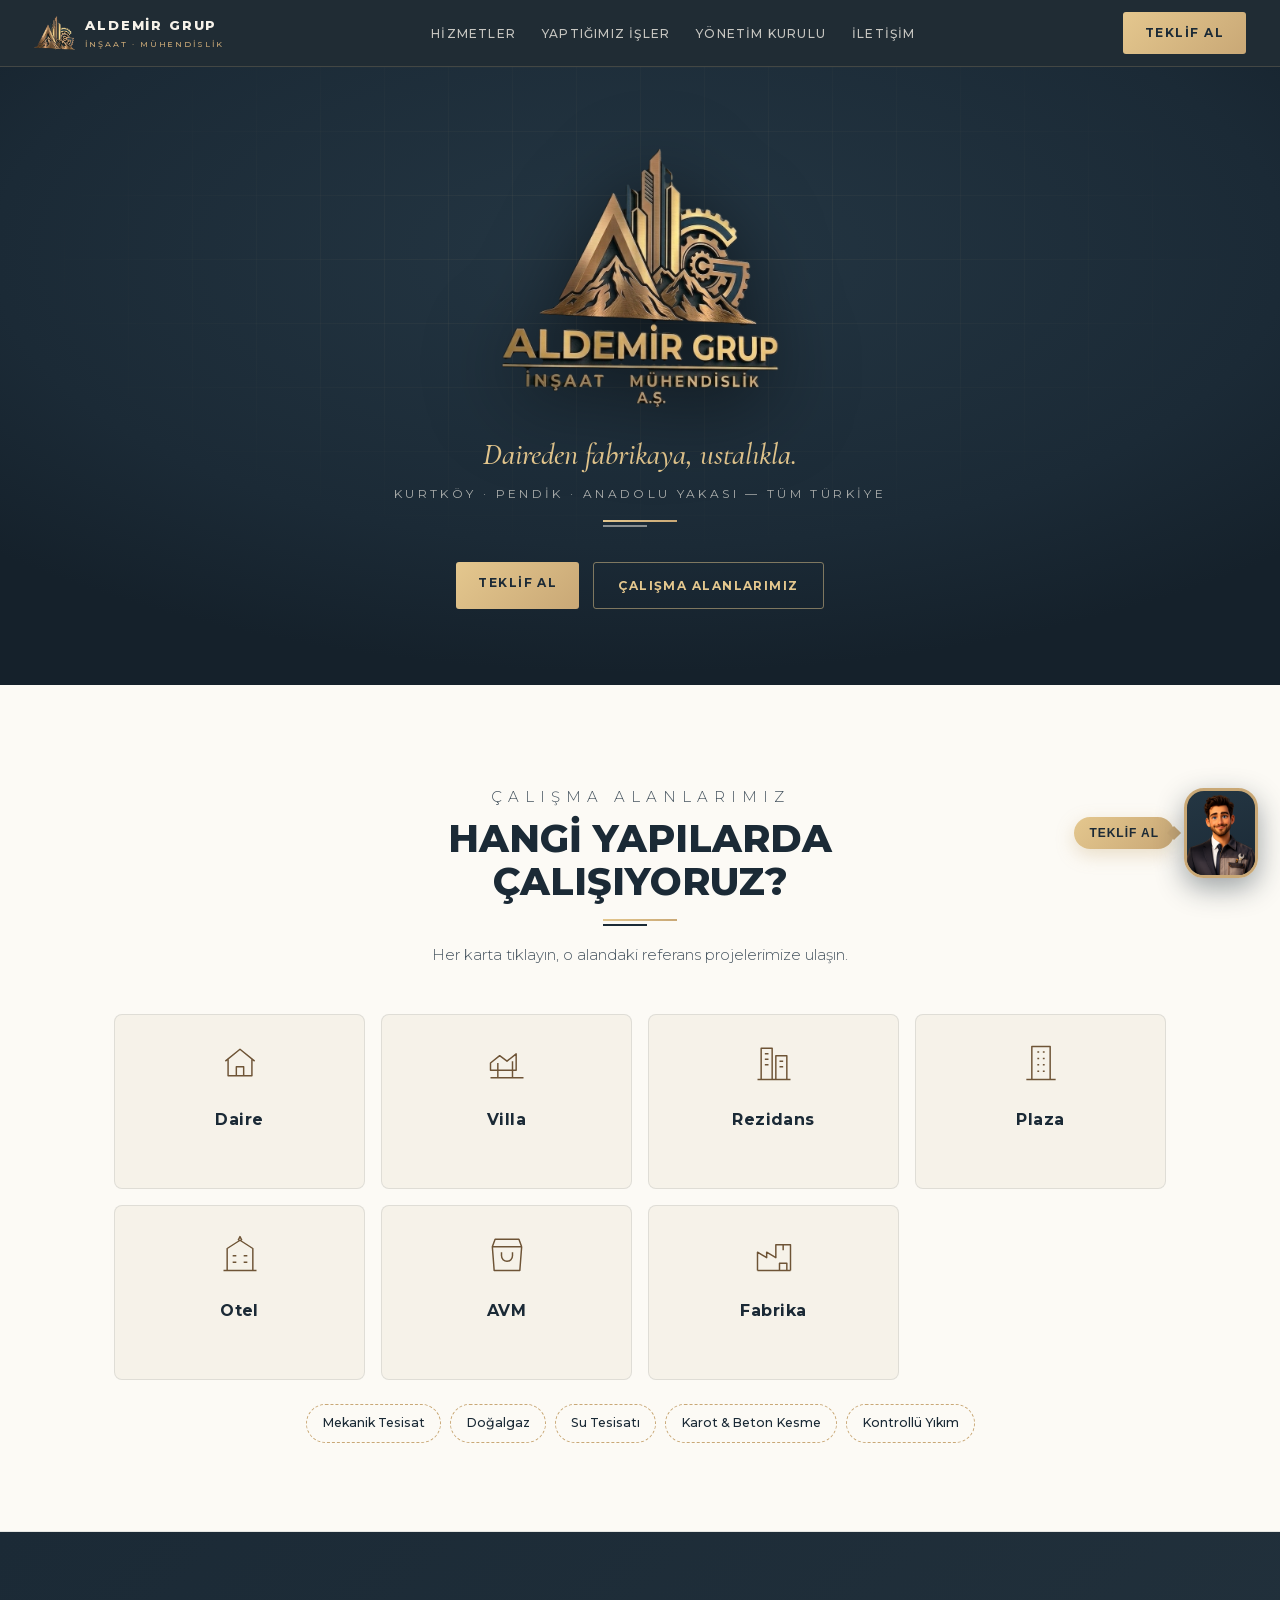
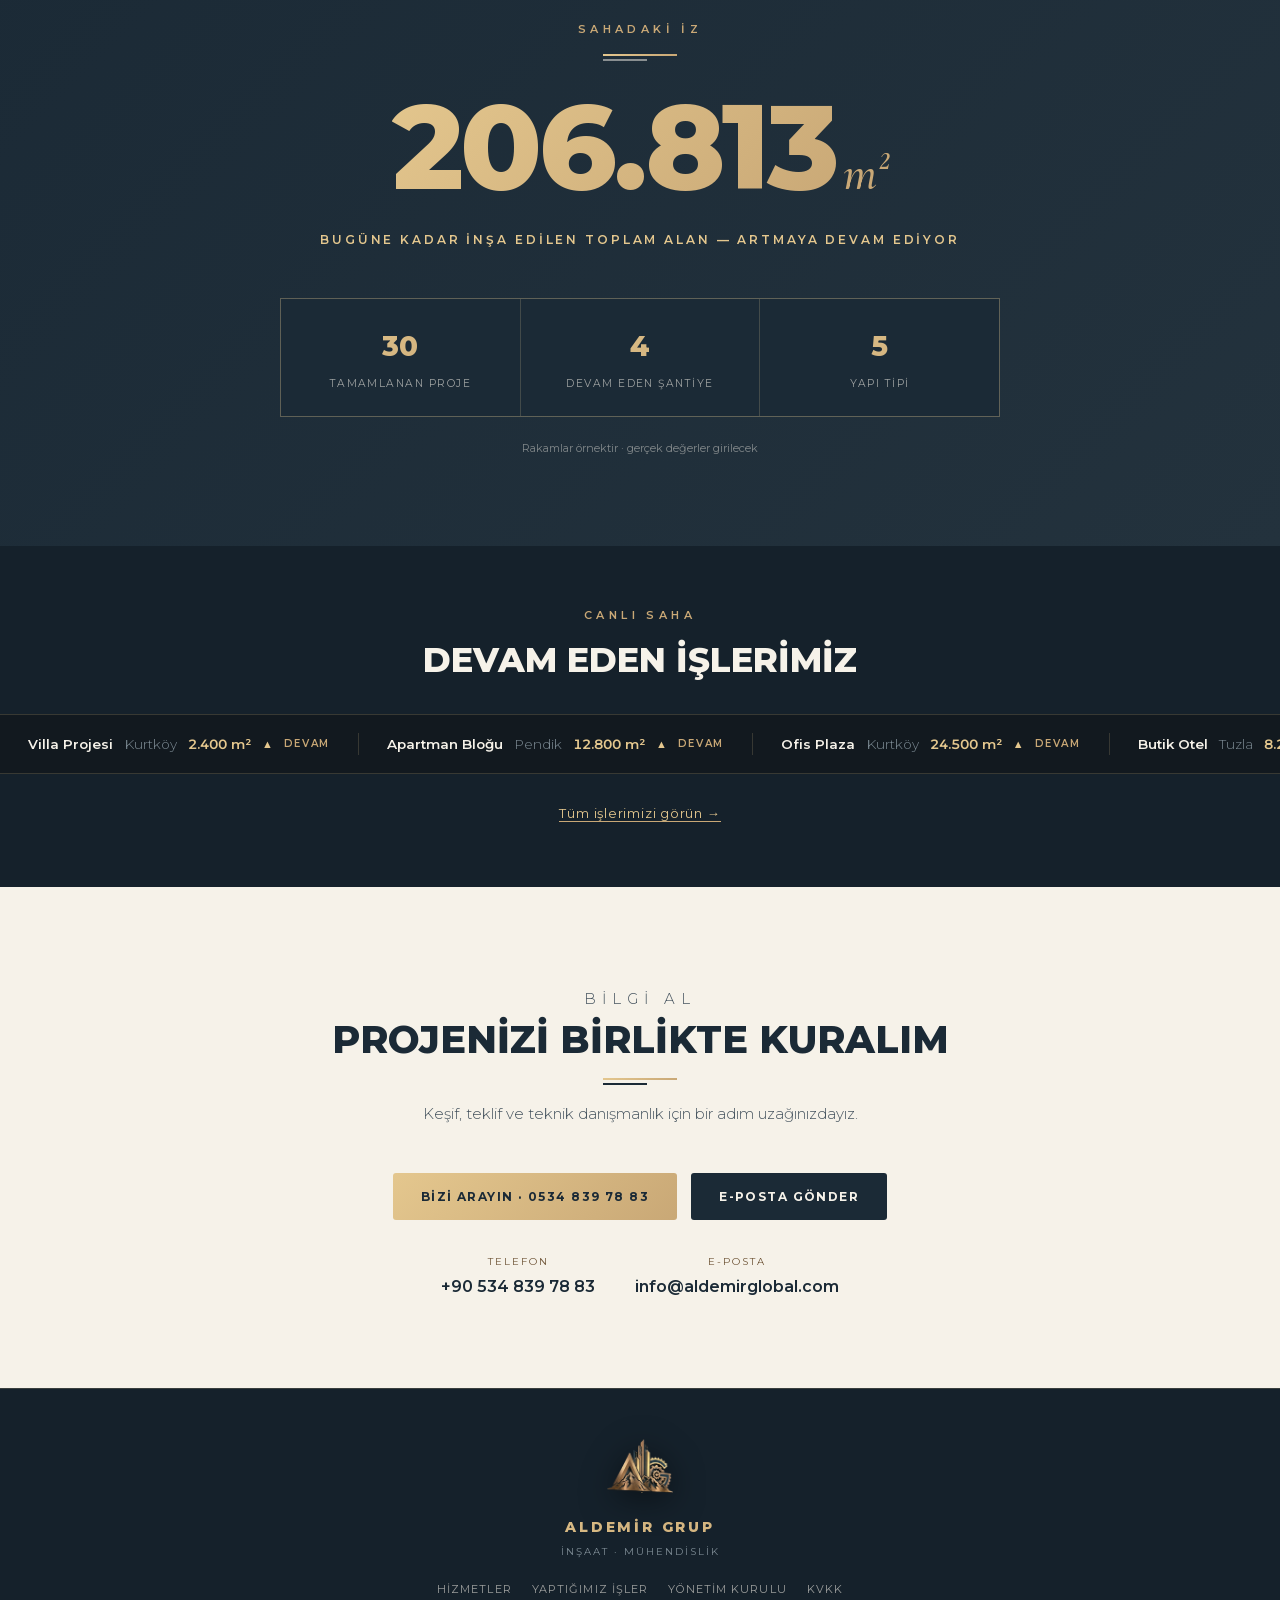
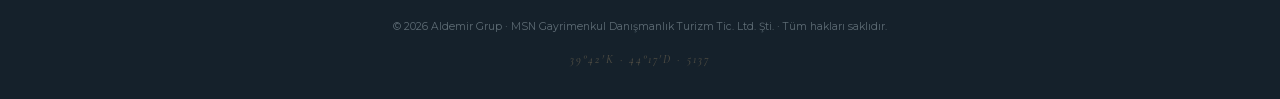
==== commit cfeb9131: "Ticker yükseliş oku yeşil→altın (marka paleti)" ====
--- a/index.html
+++ b/index.html
@@ -99,7 +99,7 @@
 .ticker{border-top:1px solid var(--line-d);border-bottom:1px solid var(--line-d);overflow:hidden;white-space:nowrap;padding:16px 0;background:#12191F}
 .trow{display:inline-flex;animation:scx 36s linear infinite}.ticker:hover .trow{animation-play-state:paused}
 .ti{display:inline-flex;align-items:center;gap:11px;padding:0 28px;border-right:1px solid var(--line-d);font-size:13.5px}
-.ti b{color:var(--paper);font-weight:600}.ti .lo{color:#7d8b94;font-weight:300}.ti .m2{font-variant-numeric:tabular-nums;color:var(--gold-lt);font-weight:600}.ti .up{color:#6FCF97;font-size:11px}.ti .st{font-size:10px;letter-spacing:.16em;text-transform:uppercase;color:var(--gold);font-weight:600}
+.ti b{color:var(--paper);font-weight:600}.ti .lo{color:#7d8b94;font-weight:300}.ti .m2{font-variant-numeric:tabular-nums;color:var(--gold-lt);font-weight:600}.ti .up{color:var(--gold-lt);font-size:11px}.ti .st{font-size:10px;letter-spacing:.16em;text-transform:uppercase;color:var(--gold);font-weight:600}
 @keyframes scx{from{transform:translateX(0)}to{transform:translateX(-50%)}}
 .tf{padding:26px 0 60px;text-align:center}.tf a{color:var(--gold-lt);font-size:13px;letter-spacing:.06em;border-bottom:1px solid var(--gold)}
 /* İLETİŞİM */
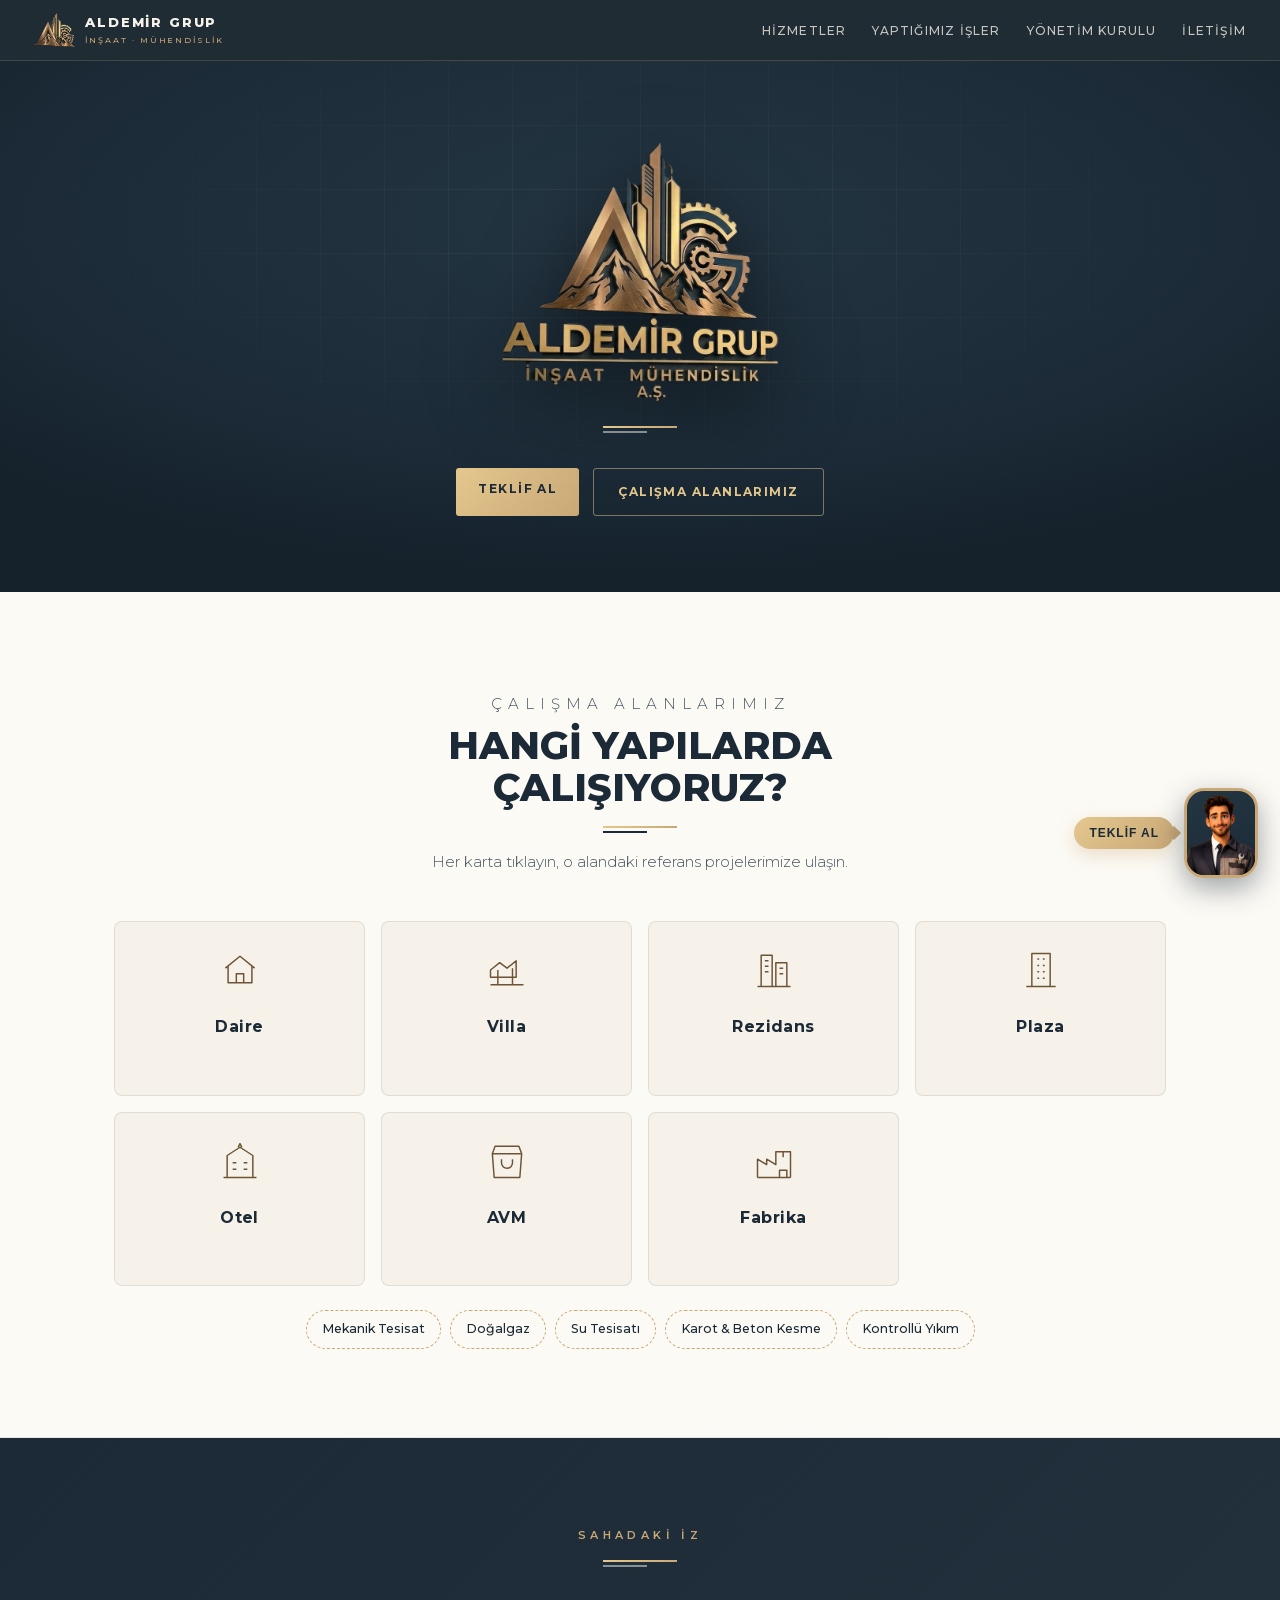
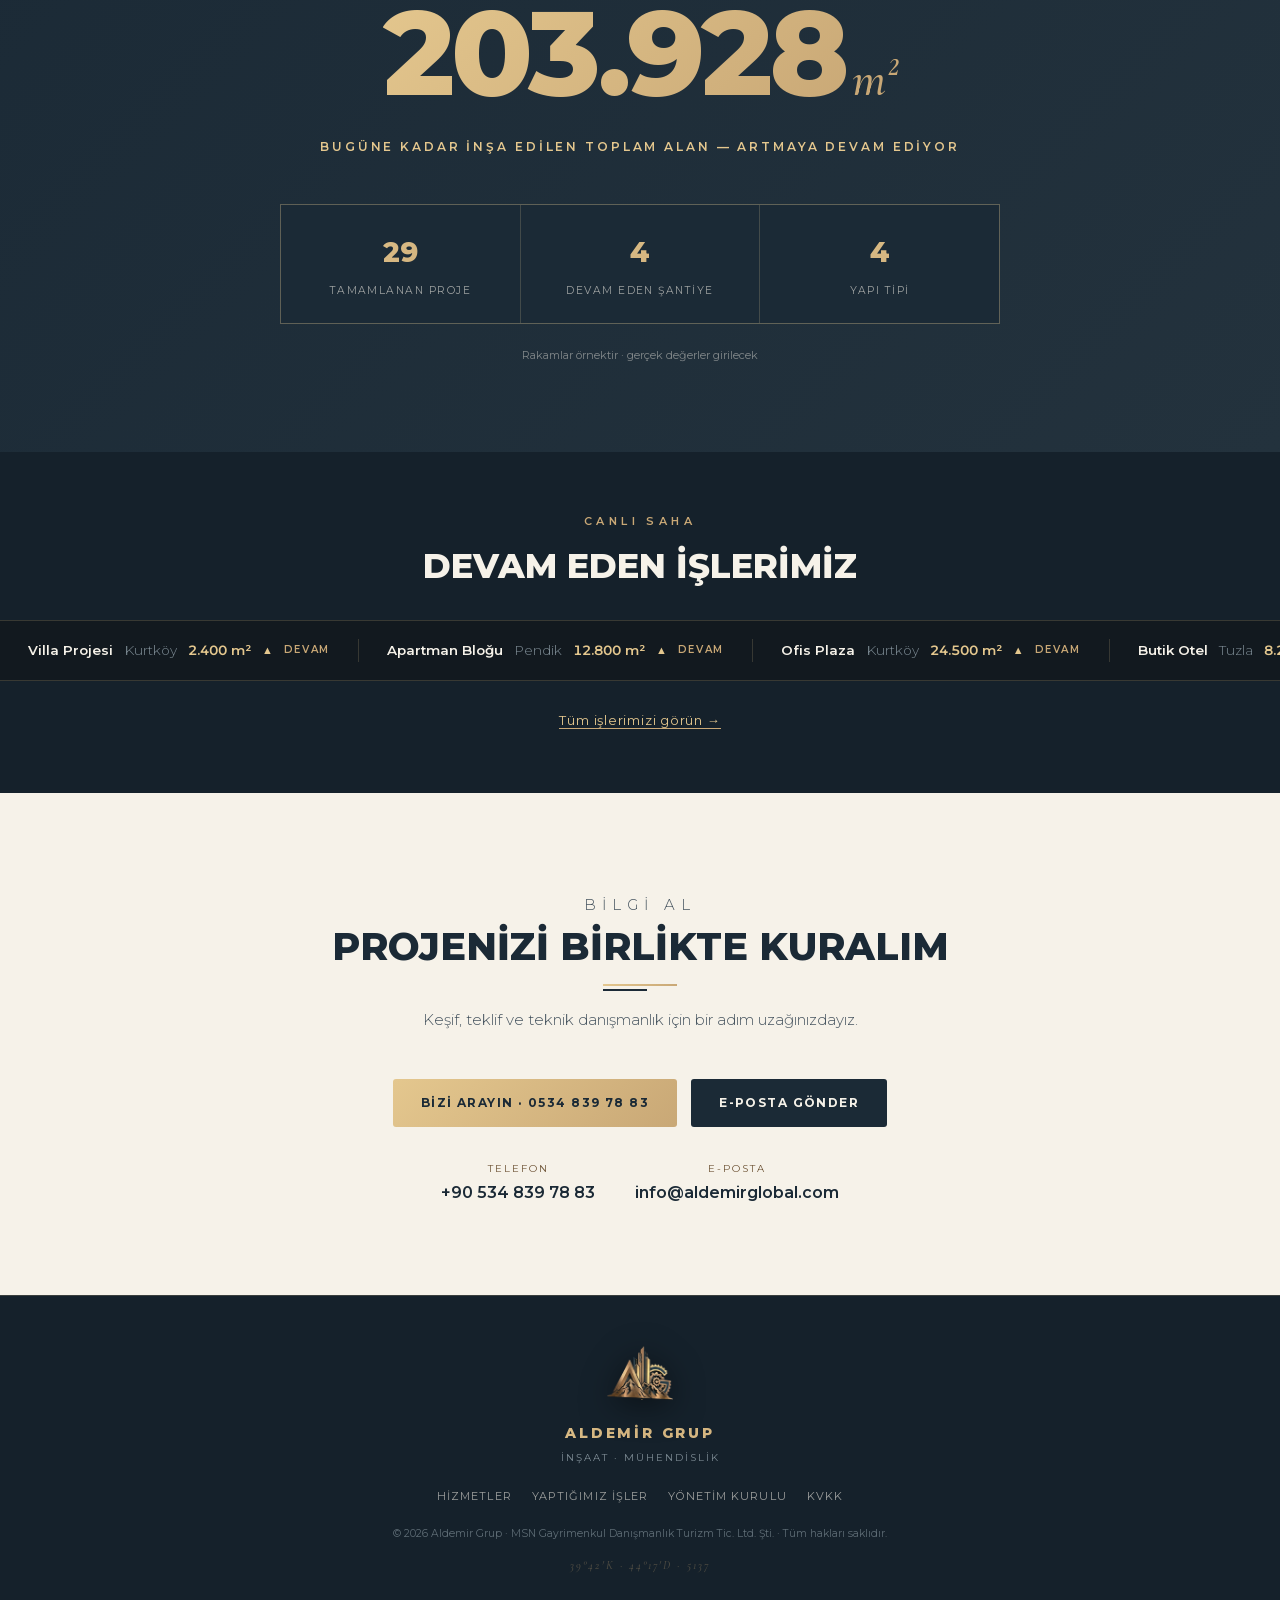
==== commit 77d70ea1: "Hero sadeleştir + nav Teklif Al kaldır + mobil hamburger düzelt - index hero: italik cümle + lokasyo" ====
--- a/index.html
+++ b/index.html
@@ -12,6 +12,7 @@
 {"@context":"https://schema.org","@type":"GeneralContractor","name":"Aldemir Grup","legalName":"MSN Gayrimenkul Danışmanlık Turizm Ticaret Limited Şirketi","url":"https://aldemirglobal.com","telephone":"+90 534 839 78 83","email":"info@aldemirglobal.com","image":"https://aldemirglobal.com/assets/og-image.png","address":{"@type":"PostalAddress","streetAddress":"Harmandere Mah. Ankara Cad. E Blok No:453E İç Kapı No:1","addressLocality":"Pendik","addressRegion":"İstanbul","addressCountry":"TR"},"areaServed":[{"@type":"Place","name":"Kurtköy"},{"@type":"Place","name":"Pendik"},{"@type":"Place","name":"İstanbul Anadolu Yakası"},{"@type":"Country","name":"Türkiye"}]}
 </script>
 <style>
+.sr-only{position:absolute;width:1px;height:1px;padding:0;margin:-1px;overflow:hidden;clip:rect(0,0,0,0);white-space:nowrap;border:0}
 /* Self-host fontlar (Google CDN kaldırıldı) */
 @font-face{font-family:'Montserrat';font-style:normal;font-weight:300;font-display:swap;src:url('/assets/fonts/montserrat-300-latin.woff2') format('woff2');unicode-range:U+0000-00FF,U+0131,U+0152-0153,U+02BB-02BC,U+02C6,U+02DA,U+02DC,U+0304,U+0308,U+0329,U+2000-206F,U+2074,U+20AC,U+2122,U+2191,U+2193,U+2212,U+2215,U+FEFF,U+FFFD;}
 @font-face{font-family:'Montserrat';font-style:normal;font-weight:300;font-display:swap;src:url('/assets/fonts/montserrat-300-latin-ext.woff2') format('woff2');unicode-range:U+0100-02BA,U+02BD-02C5,U+02C7-02CC,U+02CE-02D7,U+02DD-02FF,U+0304,U+0308,U+0329,U+1D00-1DBF,U+1E00-1E9F,U+1EF2-1EFF,U+2020,U+20A0-20AB,U+20AD-20C0,U+2113,U+2C60-2C7F,U+A720-A7FF;}
@@ -117,6 +118,15 @@
 .reveal{opacity:0;transform:translateY(24px);transition:.7s cubic-bezier(.2,.7,.2,1)}.reveal.in{opacity:1;transform:none}
 @media(max-width:860px){nav ul{display:none}.menu-btn{display:block}.subm{grid-template-columns:1fr}section{padding:60px 0}.wrap{padding:0 20px}}
 @media(prefers-reduced-motion:reduce){*{animation:none!important;transition:none!important}.reveal{opacity:1;transform:none}.trow{animation:none!important}}
+
+@media(max-width:860px){
+  nav{position:relative}
+  nav ul{position:absolute;top:100%;left:0;width:100%;flex-direction:column;gap:0;align-items:stretch;background:#1B2A36;border-top:1px solid var(--gold);padding:6px 0;box-shadow:0 22px 44px rgba(0,0,0,.4)}
+  nav.open ul{display:flex}
+  nav ul li{width:100%}
+  nav ul a{display:block;width:100%;padding:14px 28px;font-size:13px;opacity:.92;border-bottom:1px solid rgba(228,199,142,.08)}
+  nav ul a::after{display:none}
+}
 </style><meta property="og:url" content="https://aldemirglobal.com/">
 <meta property="og:description" content="Kurtköy & Pendik mekanik tesisat, doğalgaz, karot ve beton kesme.">
 <link rel="icon" href="/favicon.ico" sizes="any">
@@ -131,17 +141,13 @@
     <li><a href="yonetim-kurulu.html">Yönetim Kurulu</a></li>
     <li><a href="#iletisim">İletişim</a></li>
   </ul>
-  <div class="nav-r">
-    <a href="#iletisim" class="btn btn-gold">Teklif Al</a>
-    <button class="menu-btn" onclick="var u=document.querySelector('nav ul');u.style.display=u.style.display==='flex'?'none':'flex'">☰</button>
-  </div>
+  <button class="menu-btn" aria-label="Menü" aria-expanded="false">☰</button>
 </nav>
 
 <header class="hero">
   <div class="hero-in">
     <img class="hero-logo" src="/assets/logo.png" alt="Aldemir Grup İnşaat · Mühendislik">
-    <h1>Daireden fabrikaya, ustalıkla.</h1>
-    <p class="tag">Kurtköy · Pendik · Anadolu Yakası — Tüm Türkiye</p>
+    <h1 class="sr-only">Aldemir Grup — Kurtköy &amp; Pendik Mekanik Tesisat, Doğalgaz ve İnşaat</h1>
     <div class="stripe center on-dark"></div>
     <div class="hero-cta">
       <a href="#iletisim" class="btn btn-gold">Teklif Al</a>
@@ -224,7 +230,13 @@
 function cu(el){const t=+el.dataset.count,d=1500,s=performance.now();(function f(n){let p=Math.min((n-s)/d,1);p=1-Math.pow(1-p,3);el.textContent=Math.floor(t*p).toLocaleString('tr-TR');if(p<1)requestAnimationFrame(f)})(performance.now())}
 </script>
 <!-- ═══ ALDEMİR GRUP · SABİT TEKLİF AL / DESTEK WIDGET ═══
-     Tüm sayfalara </body> öncesine. Buton görseli: assets/mascot-fab.png · panel avatarı: assets/mascot-face.png -->
+     Tüm sayfalara 
+<script>(function(){var n=document.querySelector('nav');if(!n)return;var b=n.querySelector('.menu-btn');if(!b)return;
+b.addEventListener('click',function(e){e.stopPropagation();var o=n.classList.toggle('open');b.setAttribute('aria-expanded',o?'true':'false');});
+n.querySelectorAll('a').forEach(function(a){a.addEventListener('click',function(){n.classList.remove('open');b.setAttribute('aria-expanded','false');});});
+document.addEventListener('click',function(e){if(!n.contains(e.target)){n.classList.remove('open');b.setAttribute('aria-expanded','false');}});
+})();</script>
+</body> öncesine. Buton görseli: assets/mascot-fab.png · panel avatarı: assets/mascot-face.png -->
 <div id="ag-fab-wrap">
   <div id="ag-panel" role="dialog" aria-label="Teklif ve Destek">
     <div class="ag-head">
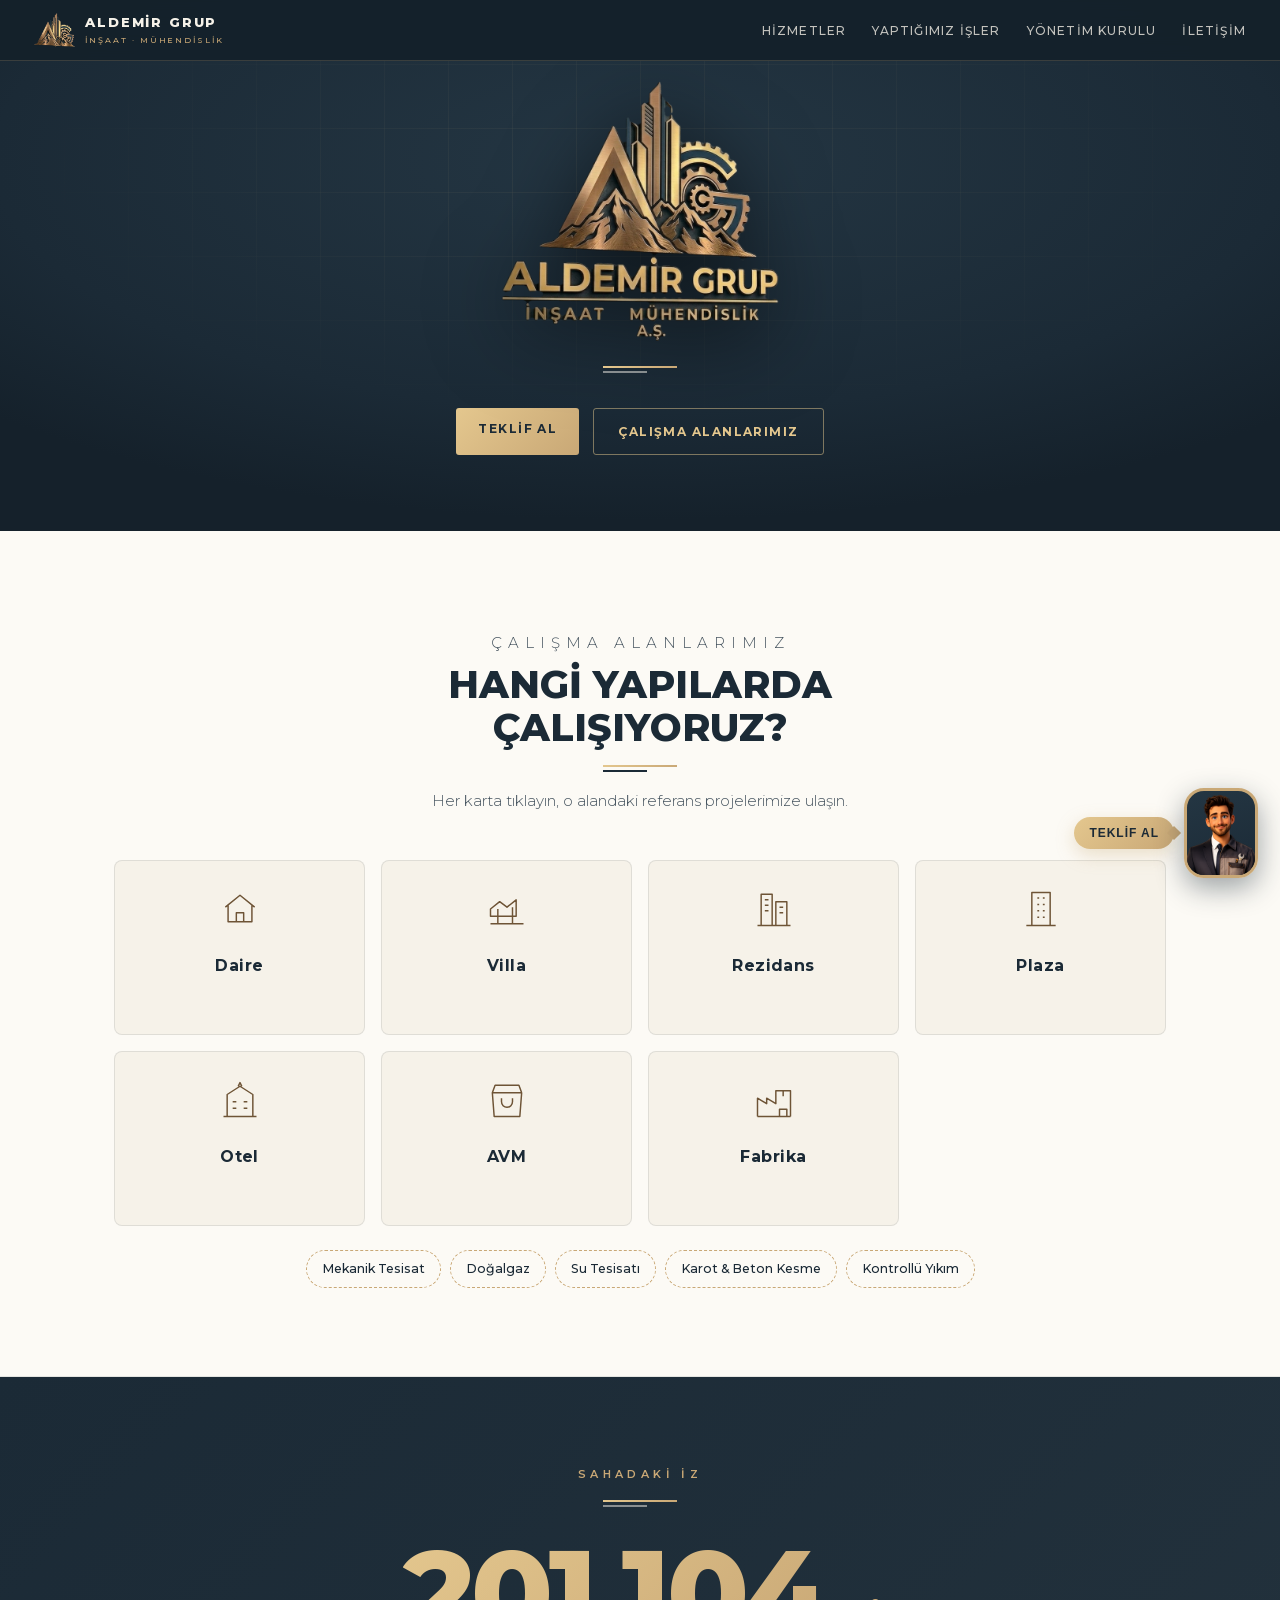
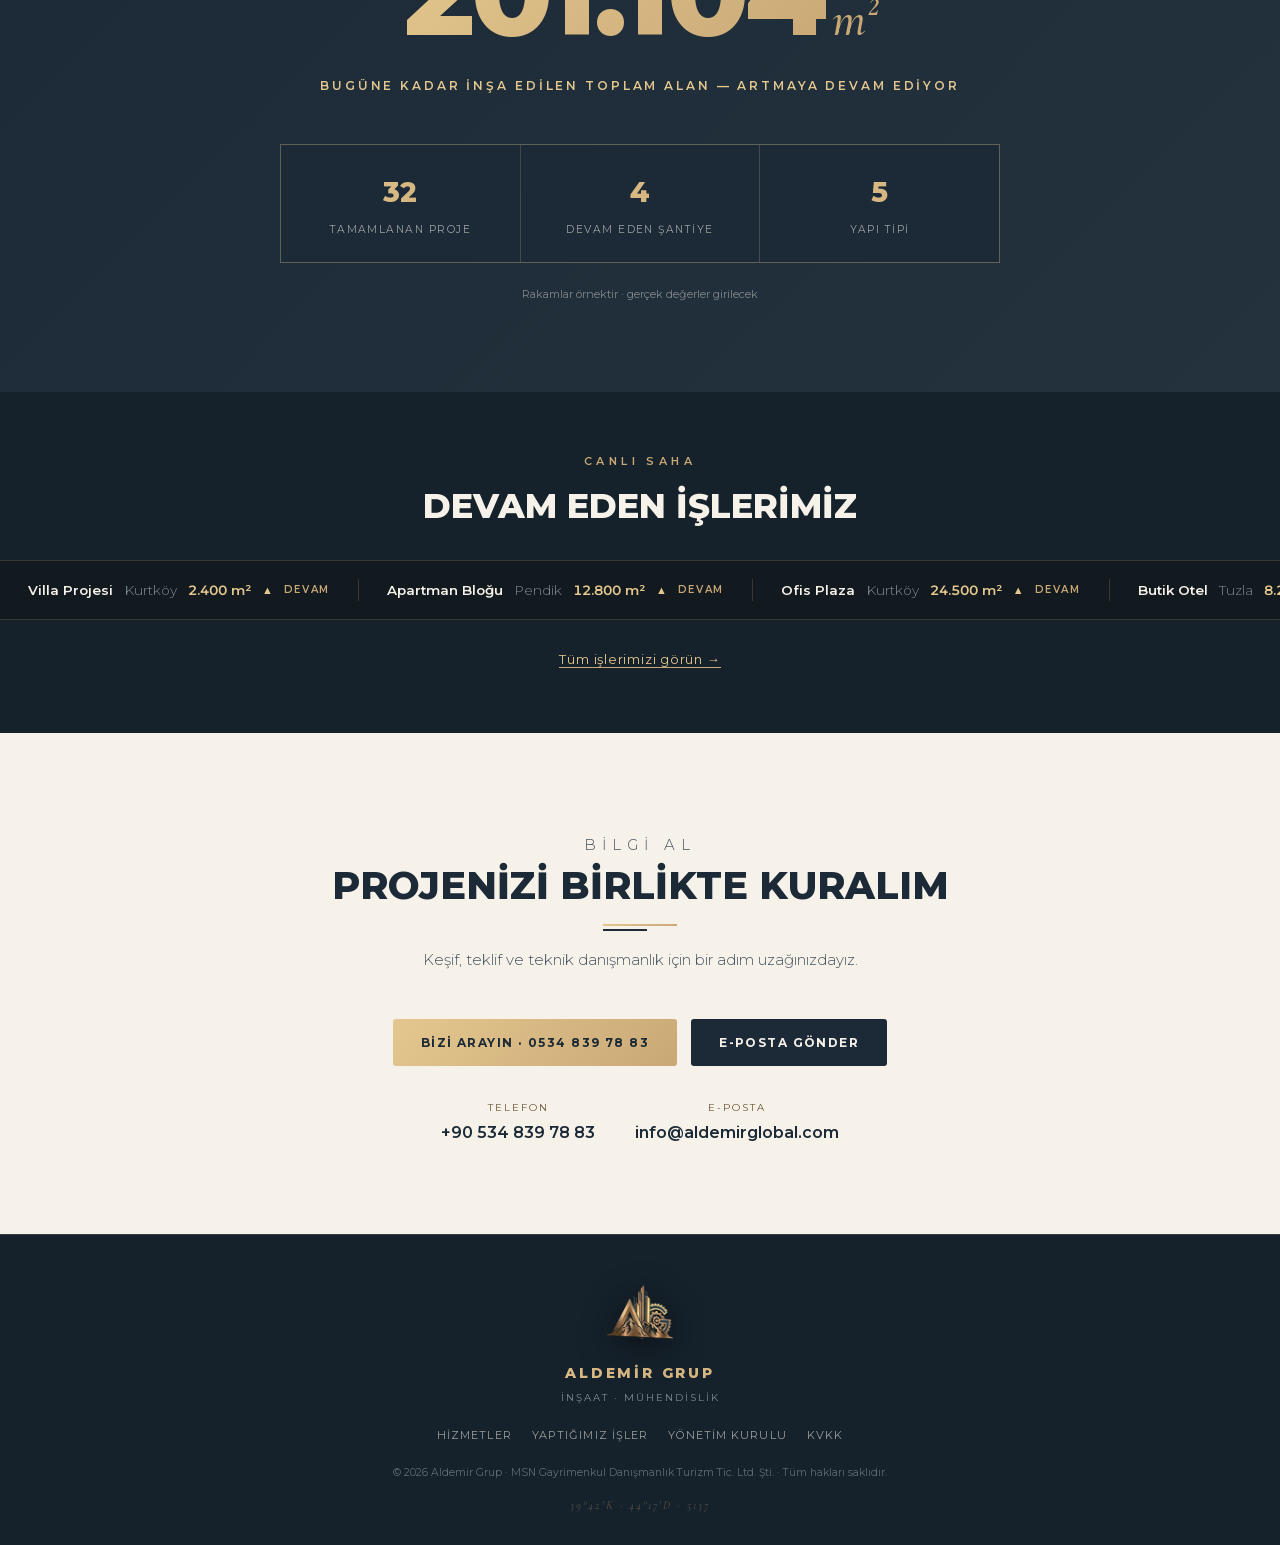
==== commit a755036f: "Mobil düzeltmeler: hamburger + nav fixed + scroll-padding 1) Hamburger çalışmıyordu: nav JS widget H" ====
--- a/index.html
+++ b/index.html
@@ -34,8 +34,9 @@
 @font-face{font-family:'Cormorant';font-style:italic;font-weight:500;font-display:swap;src:url('/assets/fonts/cormorant-500i-latin-ext.woff2') format('woff2');unicode-range:U+0100-02BA,U+02BD-02C5,U+02C7-02CC,U+02CE-02D7,U+02DD-02FF,U+0304,U+0308,U+0329,U+1D00-1DBF,U+1E00-1E9F,U+1EF2-1EFF,U+2020,U+20A0-20AB,U+20AD-20C0,U+2113,U+2C60-2C7F,U+A720-A7FF;}
 
 :root{--paper:#F6F2E9;--white:#FCFAF5;--navy:#1B2A36;--navy2:#23323D;--antrasit:#15212B;--ink:#15212B;--gold:#C9A876;--gold-lt:#E4C78E;--bronz:#6E5436;--line:rgba(27,42,54,.10);--line-d:rgba(228,199,142,.18);--gold-grad:linear-gradient(135deg,#E4C78E 0%,#C9A876 100%)}
+html{scroll-padding-top:66px}
 *{margin:0;padding:0;box-sizing:border-box}html{scroll-behavior:smooth}
-body{font-family:'Montserrat',sans-serif;background:var(--paper);color:var(--ink);-webkit-font-smoothing:antialiased;line-height:1.65;overflow-x:hidden}
+body{font-family:'Montserrat',sans-serif;background:var(--paper);color:var(--ink);-webkit-font-smoothing:antialiased;line-height:1.65;overflow-x:clip}
 ::selection{background:var(--gold);color:var(--navy)}a{color:inherit;text-decoration:none}
 .wrap{max-width:1120px;margin:0 auto;padding:0 34px}
 .gold-text{background:var(--gold-grad);-webkit-background-clip:text;background-clip:text;-webkit-text-fill-color:transparent}
@@ -45,7 +46,7 @@
 .stripe::after{content:'';position:absolute;top:5px;left:0;width:44px;height:2px;background:var(--navy)}
 .stripe.on-dark::after{background:rgba(246,242,233,.5)}.stripe.center{margin-left:auto;margin-right:auto}
 /* NAV — her yöne kısa yol */
-nav{position:sticky;top:0;z-index:50;display:flex;align-items:center;justify-content:space-between;padding:12px 34px;background:rgba(21,33,43,.95);backdrop-filter:blur(12px);border-bottom:1px solid var(--line-d)}
+nav{position:fixed;top:0;left:0;width:100%;z-index:1000;display:flex;align-items:center;justify-content:space-between;padding:12px 34px;background:rgba(21,33,43,.95);backdrop-filter:blur(12px);border-bottom:1px solid var(--line-d)}
 nav .brand{display:flex;align-items:center;gap:10px;font-weight:800;letter-spacing:.14em;font-size:13px;color:var(--paper)}
 nav .brand img{height:34px}nav .brand small{display:block;font-weight:500;font-size:8px;letter-spacing:.24em;color:var(--gold);margin-top:1px}
 nav ul{display:flex;gap:26px;list-style:none;align-items:center}
@@ -56,7 +57,7 @@
 .nav-r{display:flex;align-items:center;gap:14px}
 .btn{font-size:12px;letter-spacing:.12em;text-transform:uppercase;font-weight:700;padding:11px 22px;border-radius:3px;cursor:pointer;transition:.25s;display:inline-block}
 .btn-gold{background:var(--gold-grad);color:var(--navy)}.btn-gold:hover{filter:brightness(1.06);transform:translateY(-2px)}
-.menu-btn{display:none;background:none;border:none;color:var(--paper);font-size:24px;cursor:pointer}
+.menu-btn{display:none;background:none;border:none;color:var(--paper);font-size:26px;line-height:1;cursor:pointer;padding:10px 12px;margin:-6px -8px;position:relative;z-index:60;-webkit-tap-highlight-color:rgba(201,168,118,.25)}
 /* HERO */
 .hero{background:radial-gradient(ellipse 72% 68% at 50% 30%,#243643,#1B2A36 70%,#15212B);color:var(--paper);text-align:center;padding:70px 24px 76px;position:relative;overflow:hidden}
 .hero::before{content:'';position:absolute;inset:0;background-image:linear-gradient(var(--line-d) 1px,transparent 1px),linear-gradient(90deg,var(--line-d) 1px,transparent 1px);background-size:64px 64px;-webkit-mask-image:radial-gradient(ellipse 62% 62% at 50% 32%,#000,transparent 78%);mask-image:radial-gradient(ellipse 62% 62% at 50% 32%,#000,transparent 78%);opacity:.4}
@@ -120,7 +121,7 @@
 @media(prefers-reduced-motion:reduce){*{animation:none!important;transition:none!important}.reveal{opacity:1;transform:none}.trow{animation:none!important}}
 
 @media(max-width:860px){
-  nav{position:relative}
+  
   nav ul{position:absolute;top:100%;left:0;width:100%;flex-direction:column;gap:0;align-items:stretch;background:#1B2A36;border-top:1px solid var(--gold);padding:6px 0;box-shadow:0 22px 44px rgba(0,0,0,.4)}
   nav.open ul{display:flex}
   nav ul li{width:100%}
@@ -231,11 +232,7 @@
 </script>
 <!-- ═══ ALDEMİR GRUP · SABİT TEKLİF AL / DESTEK WIDGET ═══
      Tüm sayfalara 
-<script>(function(){var n=document.querySelector('nav');if(!n)return;var b=n.querySelector('.menu-btn');if(!b)return;
-b.addEventListener('click',function(e){e.stopPropagation();var o=n.classList.toggle('open');b.setAttribute('aria-expanded',o?'true':'false');});
-n.querySelectorAll('a').forEach(function(a){a.addEventListener('click',function(){n.classList.remove('open');b.setAttribute('aria-expanded','false');});});
-document.addEventListener('click',function(e){if(!n.contains(e.target)){n.classList.remove('open');b.setAttribute('aria-expanded','false');}});
-})();</script>
+
 </body> öncesine. Buton görseli: assets/mascot-fab.png · panel avatarı: assets/mascot-face.png -->
 <div id="ag-fab-wrap">
   <div id="ag-panel" role="dialog" aria-label="Teklif ve Destek">
@@ -290,4 +287,9 @@
 document.addEventListener('click',function(e){var w=document.getElementById('ag-fab-wrap');if(w&&!w.contains(e.target))document.getElementById('ag-panel').classList.remove('open');});
 </script>
 <!-- ═══ WIDGET SONU ═══ -->
+<script>(function(){var n=document.querySelector('nav');if(!n)return;var b=n.querySelector('.menu-btn');if(!b)return;
+b.addEventListener('click',function(e){e.stopPropagation();var o=n.classList.toggle('open');b.setAttribute('aria-expanded',o?'true':'false');});
+n.querySelectorAll('a').forEach(function(a){a.addEventListener('click',function(){n.classList.remove('open');b.setAttribute('aria-expanded','false');});});
+document.addEventListener('click',function(e){if(!n.contains(e.target)){n.classList.remove('open');b.setAttribute('aria-expanded','false');}});
+})();</script>
 </body></html>
